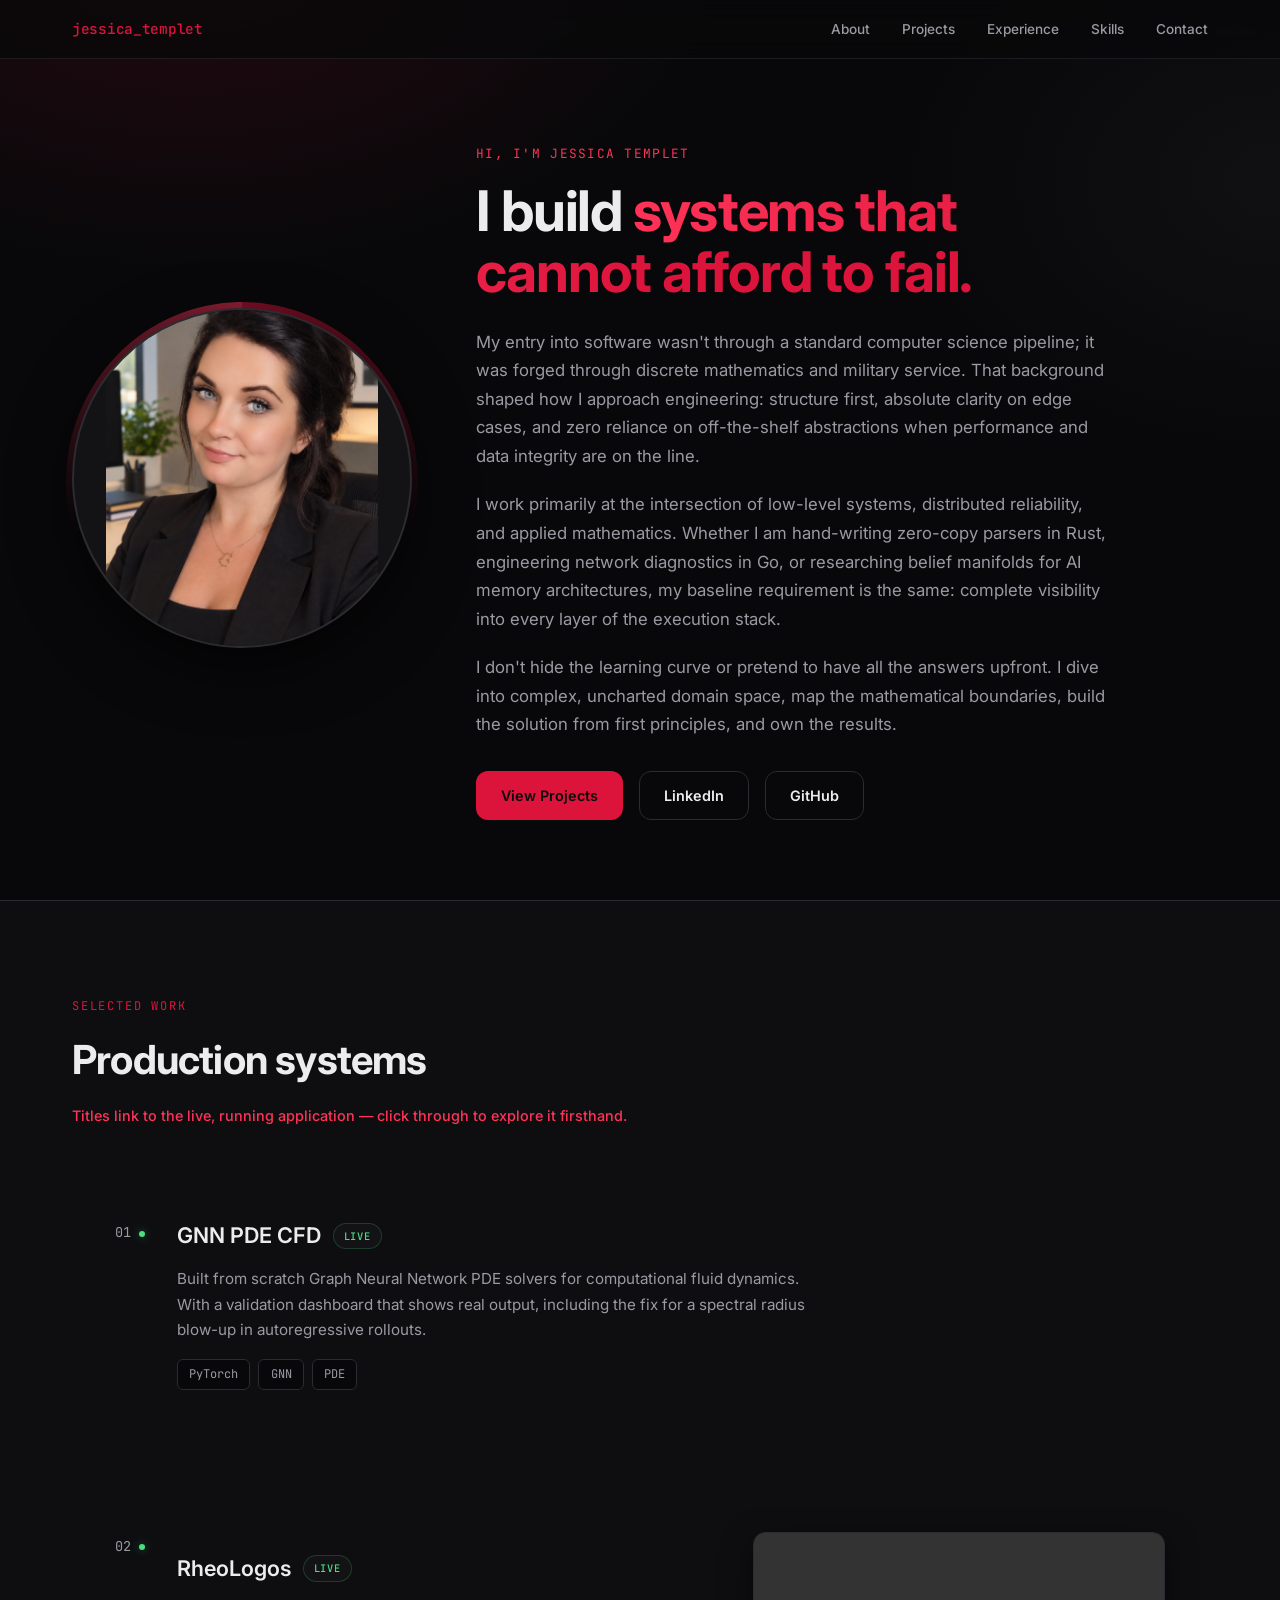
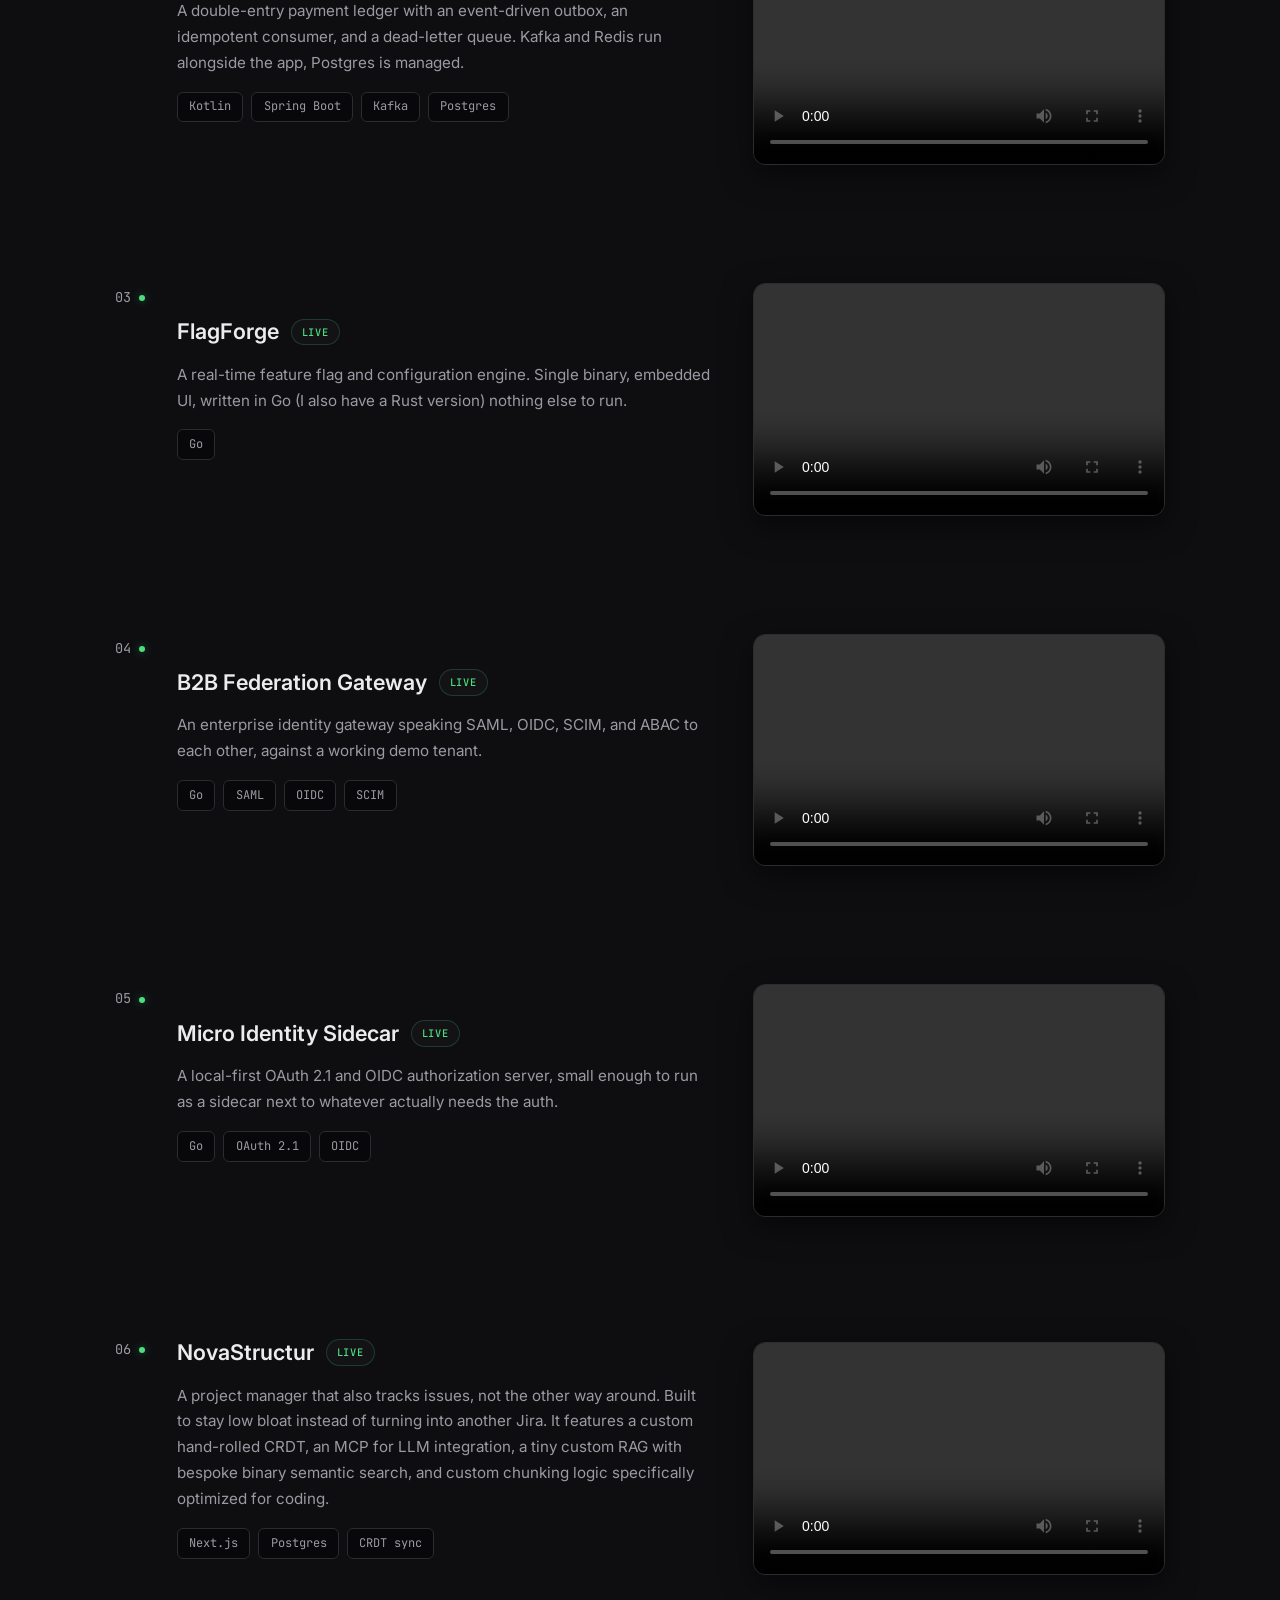
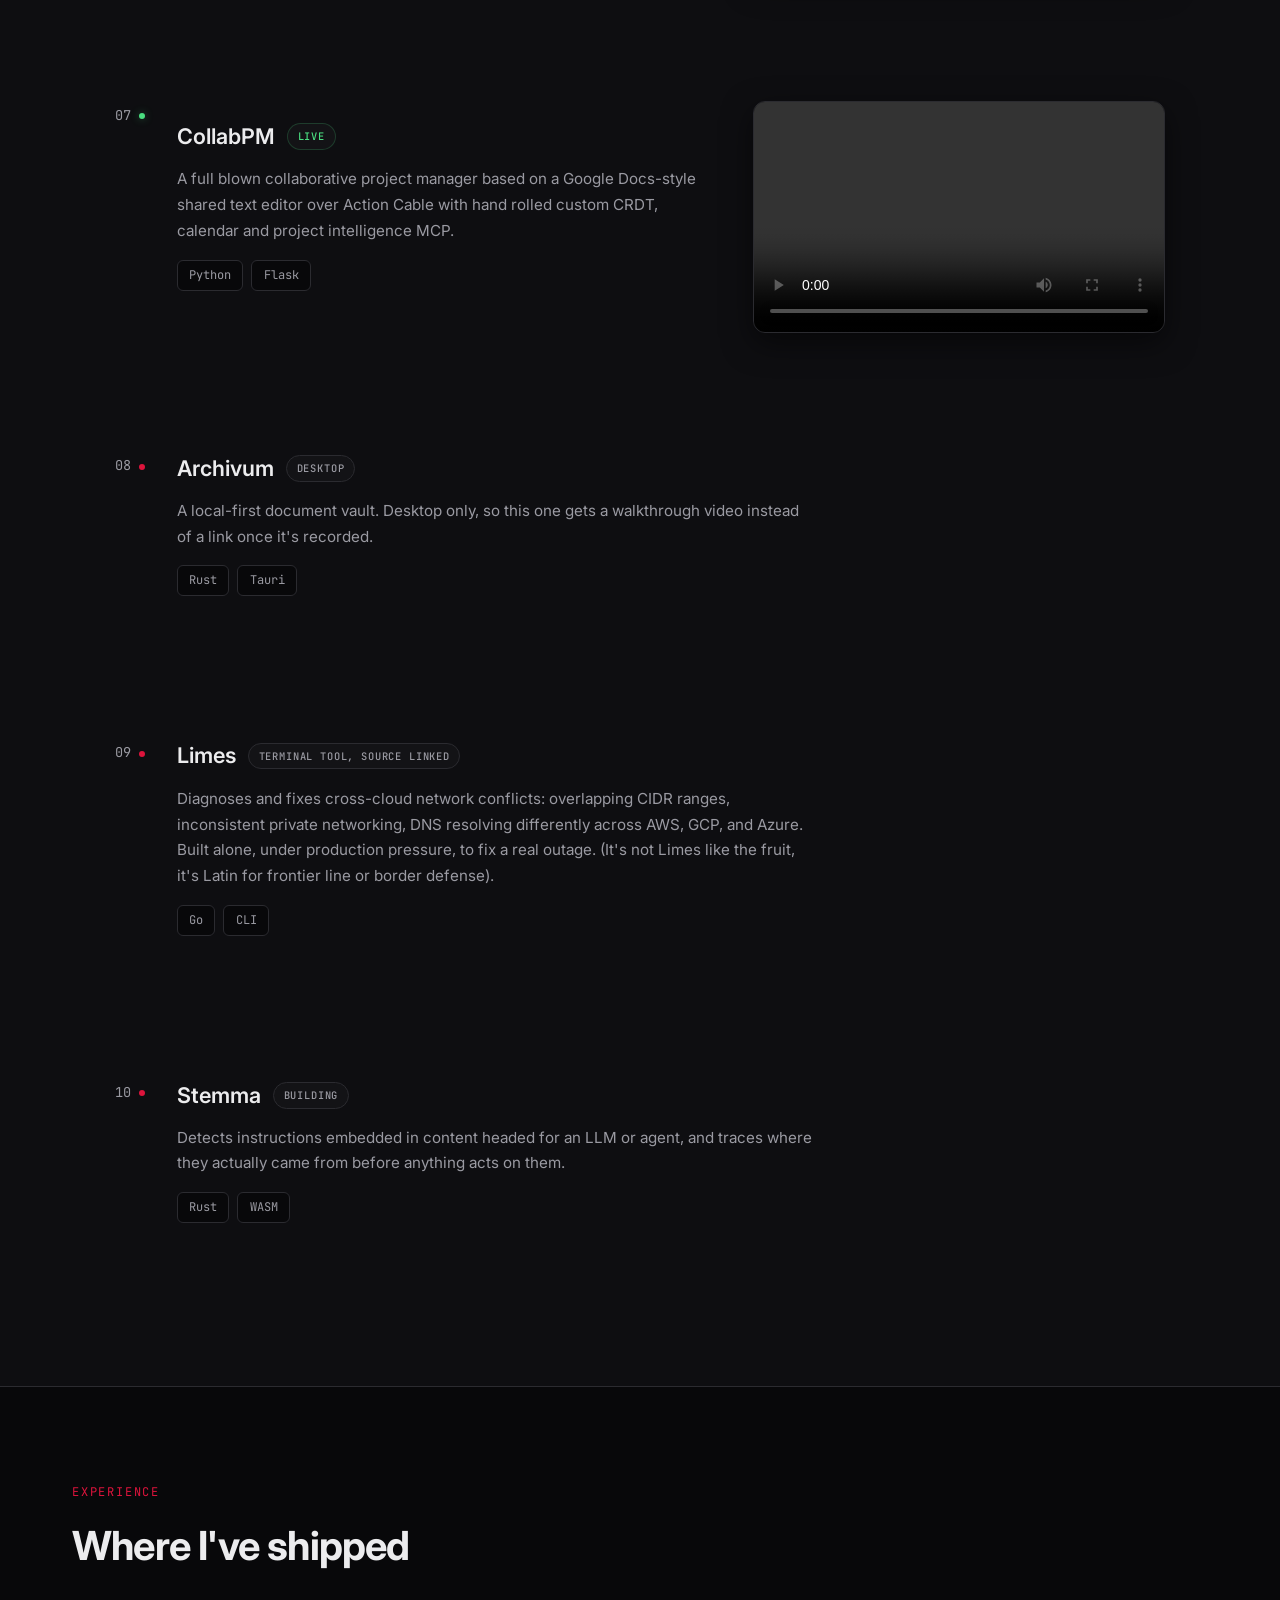
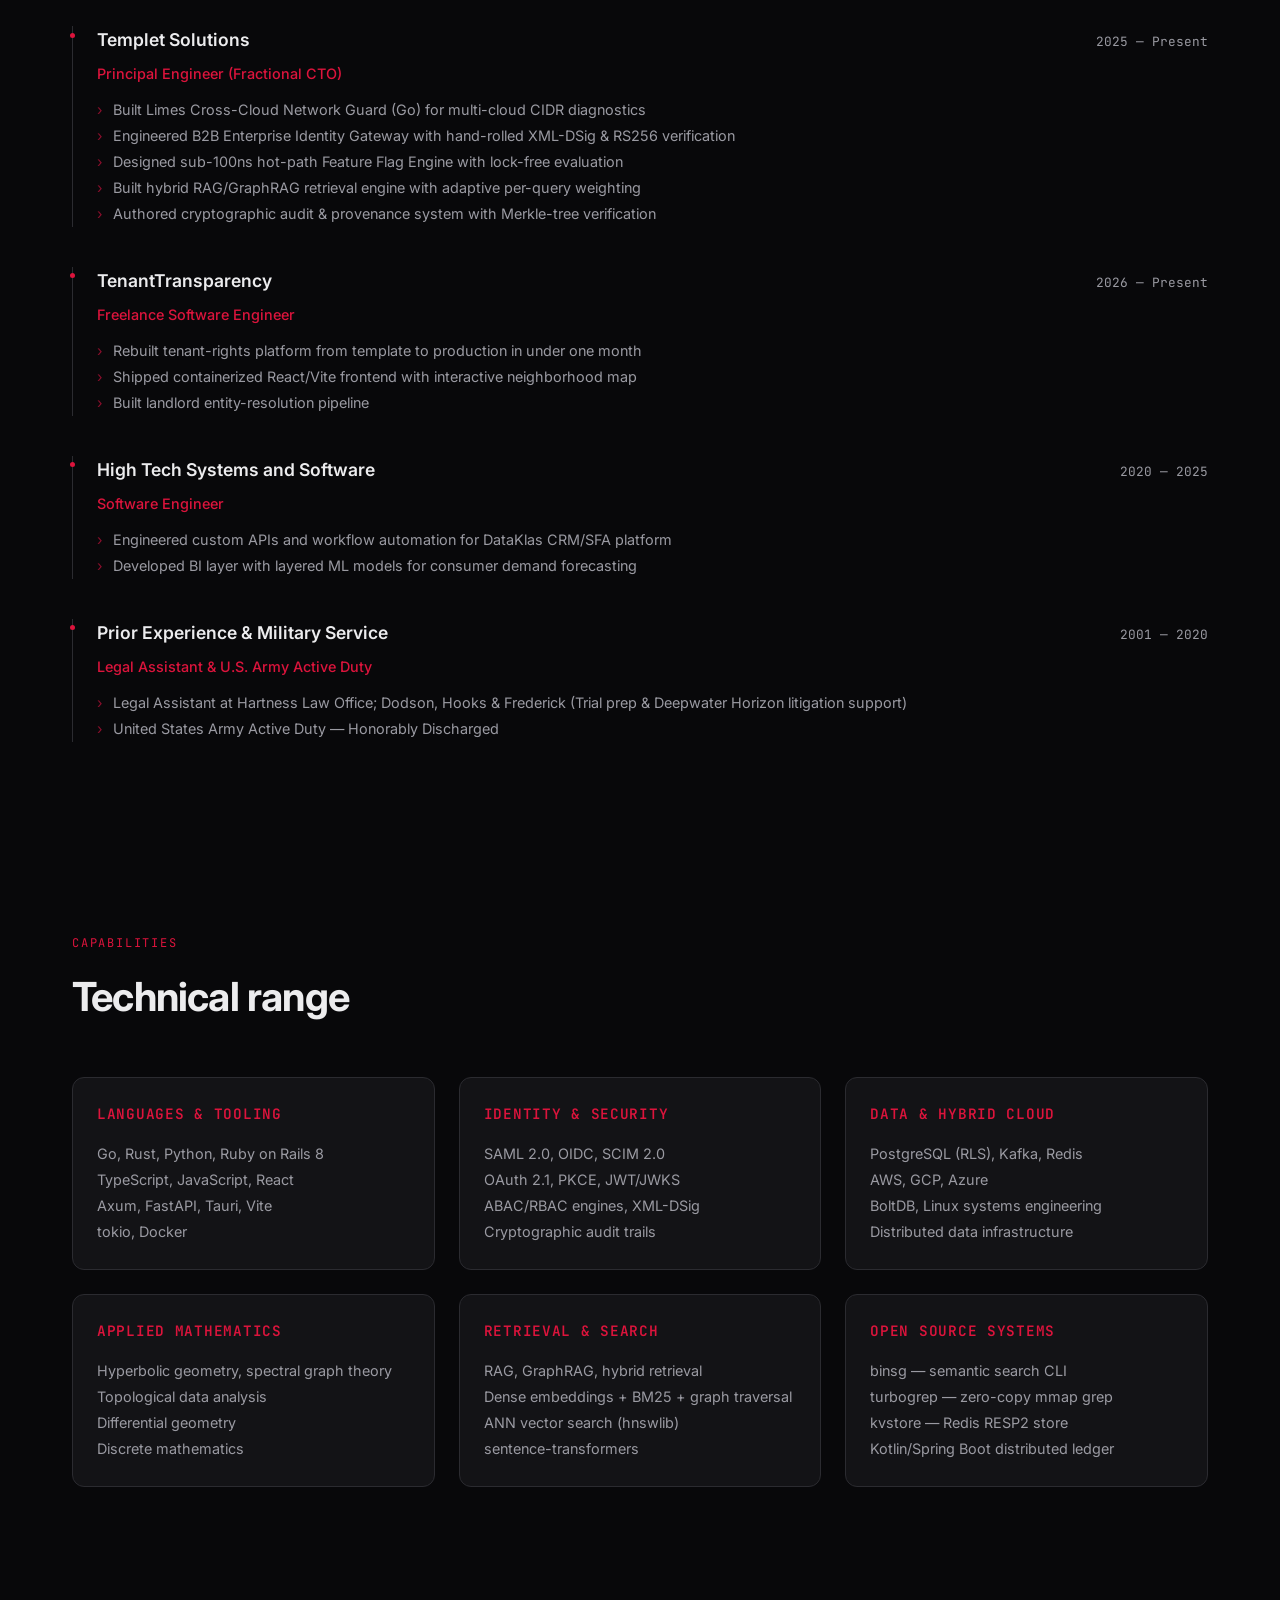
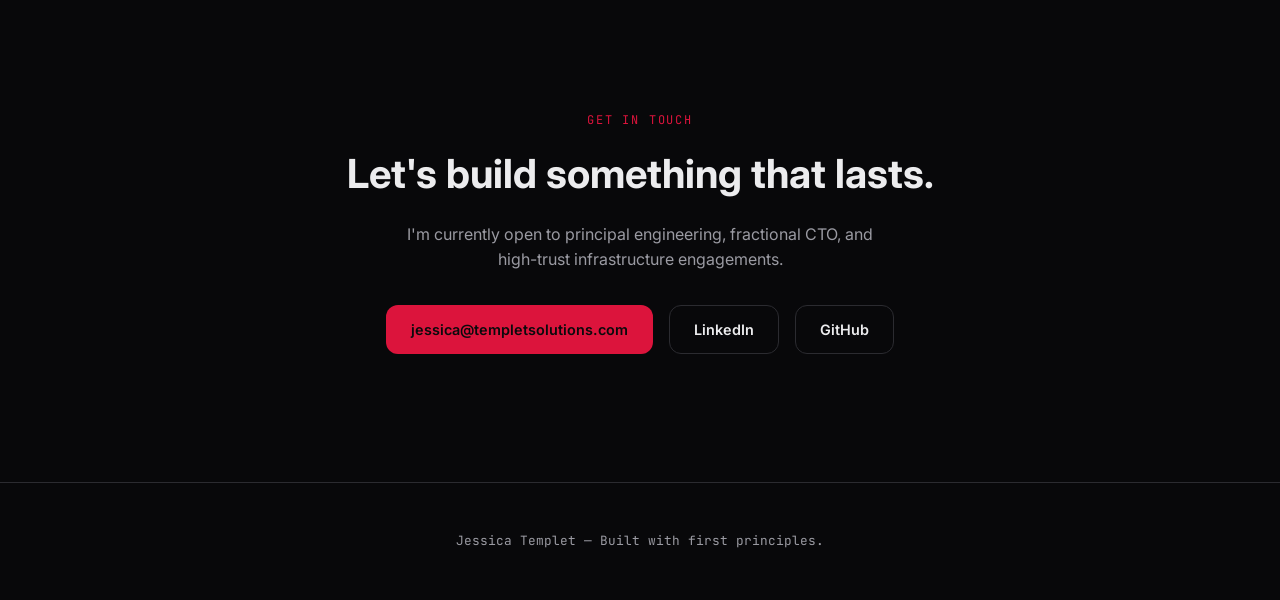
==== index.html @ 81ad38fc "refactored html... again..." ====
<!DOCTYPE html>
<html lang="en">
<head>
  <meta charset="UTF-8" />
  <meta name="viewport" content="width=device-width, initial-scale=1.0" />
  <title>Jessica Templet — Principal Software Engineer</title>
  <link rel="preconnect" href="https://fonts.googleapis.com">
  <link rel="preconnect" href="https://fonts.gstatic.com" crossorigin>
  <link href="https://fonts.googleapis.com/css2?family=Inter:wght@300;400;500;600;700&family=JetBrains+Mono:wght@400;500&display=swap" rel="stylesheet">
  <style>
    :root {
      --bg: #08080a;
      --bg-elevated: #0e0e11;
      --bg-card: #131316;
      --border: #2b2b30;
      --border-soft: #1c1c20;
      --text-primary: #ececee;
      --text-secondary: #9a9aa2;
      --accent: #dc143c;
      --accent-bright: #ff3358;
      --accent-dim: #8c0f2c;
      --accent-glow: rgba(220, 20, 60, 0.35);
      --gray-shadow: rgba(160, 160, 170, 0.08);
      --success: #4ade80;
      --radius: 12px;
      --max-width: 1200px;
      --ease: cubic-bezier(0.22, 1, 0.36, 1);
    }

    * {
      margin: 0;
      padding: 0;
      box-sizing: border-box;
    }

    html {
      scroll-behavior: smooth;
    }

    body {
      font-family: 'Inter', -apple-system, BlinkMacSystemFont, sans-serif;
      background:
        radial-gradient(ellipse 900px 600px at 15% -10%, rgba(220, 20, 60, 0.14), transparent 60%),
        radial-gradient(ellipse 700px 500px at 100% 20%, rgba(150, 150, 160, 0.06), transparent 55%),
        var(--bg);
      background-attachment: fixed;
      color: var(--text-primary);
      line-height: 1.6;
      -webkit-font-smoothing: antialiased;
      overflow-x: hidden;
    }

    ::selection {
      background: rgba(220, 20, 60, 0.3);
      color: var(--text-primary);
    }

    @keyframes fadeInUp {
      from { opacity: 0; transform: translateY(24px); }
      to { opacity: 1; transform: translateY(0); }
    }

    @keyframes ringPulse {
      0%, 100% { box-shadow: 0 0 0 0 var(--accent-glow), 0 20px 60px rgba(0,0,0,0.6); }
      50% { box-shadow: 0 0 0 14px rgba(220, 20, 60, 0), 0 20px 70px rgba(0,0,0,0.65); }
    }

    @keyframes dotPulse {
      0%, 100% { box-shadow: 0 0 0 0 rgba(74, 222, 128, 0.5); }
      70% { box-shadow: 0 0 0 8px rgba(74, 222, 128, 0); }
    }

    @keyframes crimsonPulse {
      0%, 100% { box-shadow: 0 0 0 0 rgba(220, 20, 60, 0.55); }
      70% { box-shadow: 0 0 0 7px rgba(220, 20, 60, 0); }
    }

    @keyframes shimmer {
      0% { background-position: -200% 0; }
      100% { background-position: 200% 0; }
    }

    @keyframes fadeIn {
      from { opacity: 0; }
      to { opacity: 1; }
    }

    .reveal {
      opacity: 0;
      transform: translateY(24px);
      transition: opacity 0.7s var(--ease), transform 0.7s var(--ease);
    }

    .reveal.is-visible {
      opacity: 1;
      transform: translateY(0);
    }

    /* Navigation */
    nav {
      position: fixed;
      top: 0;
      left: 0;
      right: 0;
      z-index: 100;
      background: rgba(8, 8, 10, 0.75);
      backdrop-filter: blur(12px);
      border-bottom: 1px solid var(--border-soft);
      animation: fadeIn 0.8s var(--ease) both;
    }

    .nav-inner {
      max-width: var(--max-width);
      margin: 0 auto;
      padding: 1rem 2rem;
      display: flex;
      justify-content: space-between;
      align-items: center;
    }

    .logo {
      font-family: 'JetBrains Mono', monospace;
      font-size: 0.9rem;
      font-weight: 500;
      color: var(--accent);
      letter-spacing: -0.02em;
    }

    .nav-links {
      display: flex;
      gap: 2rem;
      list-style: none;
    }

    .nav-links a {
      position: relative;
      color: var(--text-secondary);
      text-decoration: none;
      font-size: 0.85rem;
      font-weight: 500;
      transition: color 0.25s var(--ease);
    }

    .nav-links a::after {
      content: '';
      position: absolute;
      left: 0;
      bottom: -4px;
      width: 100%;
      height: 1px;
      background: var(--accent);
      transform: scaleX(0);
      transform-origin: right;
      transition: transform 0.3s var(--ease);
    }

    .nav-links a:hover {
      color: var(--text-primary);
    }

    .nav-links a:hover::after {
      transform: scaleX(1);
      transform-origin: left;
    }

    /* Hero */
    .hero {
      min-height: 100vh;
      display: flex;
      align-items: center;
      padding: 8rem 2rem 4rem;
      max-width: var(--max-width);
      margin: 0 auto;
      gap: 4rem;
    }

    .hero-visual {
      flex-shrink: 0;
      position: relative;
    }

    .hero-visual {
      animation: fadeInUp 0.9s var(--ease) both;
    }

    .hero-visual::before {
      content: '';
      position: absolute;
      inset: -6px;
      border-radius: 50%;
      background: conic-gradient(from 0deg, var(--accent), transparent 30%, transparent 70%, var(--accent-bright));
      opacity: 0.55;
      z-index: -1;
      animation: spin 8s linear infinite;
    }

    @keyframes spin {
      to { transform: rotate(360deg); }
    }

    .hero-img {
      width: 340px;
      height: 340px;
      border-radius: 50%;
      object-fit: contain;
      background: var(--bg-card);
      border: 2px solid var(--border);
      box-shadow: 0 20px 60px rgba(0,0,0,0.6);
      animation: ringPulse 4s ease-in-out infinite;
      transition: transform 0.4s var(--ease);
    }

    .hero-img:hover {
      transform: scale(1.03);
    }

    .hero-content {
      max-width: 640px;
    }

    .hero-greeting {
      font-family: 'JetBrains Mono', monospace;
      font-size: 0.8rem;
      color: var(--accent-bright);
      text-transform: uppercase;
      letter-spacing: 0.1em;
      margin-bottom: 1rem;
      animation: fadeInUp 0.7s var(--ease) both;
    }

    .hero h1 {
      font-size: clamp(2.2rem, 5vw, 3.5rem);
      font-weight: 700;
      line-height: 1.1;
      margin-bottom: 1.5rem;
      letter-spacing: -0.02em;
      animation: fadeInUp 0.7s var(--ease) both;
      animation-delay: 0.08s;
    }

    .hero h1 span {
      background: linear-gradient(90deg, var(--accent-bright), var(--accent) 60%);
      -webkit-background-clip: text;
      background-clip: text;
      color: transparent;
    }

    .hero p {
      color: var(--text-secondary);
      font-size: 1.05rem;
      margin-bottom: 1.25rem;
      line-height: 1.7;
      animation: fadeInUp 0.7s var(--ease) both;
    }

    .hero p:nth-of-type(1) { animation-delay: 0.16s; }
    .hero p:nth-of-type(2) { animation-delay: 0.24s; }
    .hero p:nth-of-type(3) { animation-delay: 0.32s; }

    .hero-cta {
      margin-top: 2rem;
      display: flex;
      gap: 1rem;
      flex-wrap: wrap;
      animation: fadeInUp 0.7s var(--ease) both;
      animation-delay: 0.4s;
    }

    .btn {
      display: inline-flex;
      align-items: center;
      gap: 0.5rem;
      padding: 0.75rem 1.5rem;
      border-radius: var(--radius);
      font-size: 0.9rem;
      font-weight: 600;
      text-decoration: none;
      transition: all 0.25s var(--ease);
      border: 1px solid transparent;
    }

    .btn-primary {
      background: var(--accent);
      color: #0a0a0c;
      box-shadow: 0 0 0 0 var(--accent-glow);
    }

    .btn-primary:hover {
      background: var(--accent-bright);
      transform: translateY(-2px);
      box-shadow: 0 8px 24px var(--accent-glow);
    }

    .btn-secondary {
      border-color: var(--border);
      color: var(--text-primary);
      box-shadow: 0 0 0 0 rgba(160,160,170,0);
    }

    .btn-secondary:hover {
      border-color: var(--accent);
      color: var(--accent-bright);
      transform: translateY(-2px);
      box-shadow: 0 8px 20px rgba(0,0,0,0.4);
    }

    /* Section Layout */
    section {
      padding: 6rem 2rem;
      max-width: var(--max-width);
      margin: 0 auto;
    }

    .section-header {
      margin-bottom: 3rem;
    }

    .section-label {
      font-family: 'JetBrains Mono', monospace;
      font-size: 0.75rem;
      color: var(--accent);
      text-transform: uppercase;
      letter-spacing: 0.15em;
      margin-bottom: 0.75rem;
    }

    .section-title {
      font-size: clamp(1.8rem, 4vw, 2.5rem);
      font-weight: 700;
      letter-spacing: -0.02em;
    }

    .section-note {
      color: var(--accent-bright);
      font-size: 0.9rem;
      margin-top: 0.75rem;
      font-weight: 500;
    }

    /* Projects */
    .projects {
      background: var(--bg-elevated);
      border-top: 1px solid var(--border);
      border-bottom: 1px solid var(--border);
    }

    .entry {
      display: grid;
      grid-template-columns: auto 1fr;
      gap: 2rem;
      padding: 2.5rem;
      margin: 0 0 2rem;
      border: 3px solid transparent;
      border-radius: var(--radius);
      position: relative;
      transition: background 0.35s var(--ease), box-shadow 0.35s var(--ease), transform 0.35s var(--ease), border-color 0.35s var(--ease);
    }

    .entry:hover {
      background: var(--bg-card);
      border-color: var(--accent);
      box-shadow: 0 12px 32px rgba(0,0,0,0.45), 0 0 24px var(--accent-glow);
      transform: translateY(-2px);
    }

    .entry:last-child {
      margin-bottom: 0;
    }

    .entry-index {
      font-family: 'JetBrains Mono', monospace;
      font-size: 0.85rem;
      color: var(--text-secondary);
      white-space: nowrap;
      padding-top: 0.25rem;
    }

    .entry-index .dot {
      display: inline-block;
      width: 6px;
      height: 6px;
      border-radius: 50%;
      background: var(--accent);
      margin-left: 0.5rem;
      vertical-align: middle;
    }

    .entry.is-live .dot {
      background: var(--success);
      box-shadow: 0 0 8px rgba(74, 222, 128, 0.4);
      animation: dotPulse 2s ease-in-out infinite;
    }

    .entry-body h3 {
      font-size: 1.35rem;
      font-weight: 600;
      margin-bottom: 0.75rem;
      display: flex;
      align-items: center;
      gap: 0.75rem;
      flex-wrap: wrap;
    }

    .entry-body h3 a {
      color: var(--text-primary);
      text-decoration: none;
      border-bottom: 1px solid transparent;
      transition: border-color 0.2s;
    }

    .entry-body h3 a:hover {
      border-color: var(--accent);
      color: var(--accent);
    }

    .status-tag {
      font-family: 'JetBrains Mono', monospace;
      font-size: 0.65rem;
      text-transform: uppercase;
      letter-spacing: 0.08em;
      padding: 0.25rem 0.6rem;
      border-radius: 100px;
      background: var(--bg-card);
      border: 1px solid var(--border);
      color: var(--text-secondary);
      font-weight: 500;
    }

    .is-live .status-tag {
      color: var(--success);
      border-color: rgba(74, 222, 128, 0.2);
    }

    .entry-body p {
      color: var(--text-secondary);
      font-size: 0.95rem;
      line-height: 1.7;
      margin-bottom: 1rem;
      max-width: 640px;
    }

    .stack {
      display: flex;
      flex-wrap: wrap;
      gap: 0.5rem;
      margin-bottom: 1.5rem;
    }

    .stack span {
      font-family: 'JetBrains Mono', monospace;
      font-size: 0.75rem;
      padding: 0.3rem 0.7rem;
      background: var(--bg);
      border: 1px solid var(--border);
      border-radius: 6px;
      color: var(--text-secondary);
      transition: border-color 0.25s var(--ease), color 0.25s var(--ease), transform 0.25s var(--ease);
    }

    .stack span:hover {
      border-color: var(--accent-dim);
      color: var(--accent-bright);
      transform: translateY(-1px);
    }

    .entry-body.has-video {
      display: grid;
      grid-template-columns: minmax(0, 1.3fr) minmax(0, 1fr);
      gap: 2.5rem;
      align-items: center;
    }

    .entry-video {
      width: 100%;
      border-radius: var(--radius);
      overflow: hidden;
      border: 1px solid var(--border);
      background: var(--bg);
      box-shadow: 0 10px 30px rgba(0,0,0,0.5);
      transition: box-shadow 0.35s var(--ease), border-color 0.35s var(--ease);
    }

    .entry-video:hover {
      border-color: var(--border-soft);
      box-shadow: 0 16px 40px rgba(0,0,0,0.6), 0 0 0 1px var(--gray-shadow);
    }

    .entry-video video {
      width: 100%;
      display: block;
      aspect-ratio: 16/9;
      object-fit: cover;
    }

    /* Skills */
    .skills-grid {
      display: grid;
      grid-template-columns: repeat(auto-fit, minmax(280px, 1fr));
      gap: 1.5rem;
    }

    .skill-card {
      background: var(--bg-card);
      border: 1px solid var(--border);
      border-radius: var(--radius);
      padding: 1.5rem;
      transition: transform 0.35s var(--ease), border-color 0.35s var(--ease), box-shadow 0.35s var(--ease);
    }

    .skill-card:hover {
      transform: translateY(-4px);
      border-color: var(--accent-dim);
      box-shadow: 0 16px 32px rgba(0,0,0,0.5), 0 0 20px var(--accent-glow);
    }

    .skill-card h4 {
      font-size: 0.9rem;
      font-weight: 600;
      margin-bottom: 1rem;
      color: var(--accent);
      font-family: 'JetBrains Mono', monospace;
      text-transform: uppercase;
      letter-spacing: 0.05em;
    }

    .skill-card ul {
      list-style: none;
      color: var(--text-secondary);
      font-size: 0.9rem;
      line-height: 1.8;
    }

    /* Experience */
    .timeline {
      display: flex;
      flex-direction: column;
      gap: 2.5rem;
    }

    .timeline-item {
      position: relative;
      padding-left: 1.5rem;
      border-left: 1px solid var(--border);
    }

    .timeline-item {
      transition: transform 0.3s var(--ease);
    }

    .timeline-item:hover {
      transform: translateX(4px);
    }

    .timeline-item::before {
      content: '';
      position: absolute;
      left: -3px;
      top: 0.4rem;
      width: 5px;
      height: 5px;
      border-radius: 50%;
      background: var(--accent);
      box-shadow: 0 0 0 0 var(--accent-glow);
      animation: crimsonPulse 2.4s ease-in-out infinite;
    }

    .timeline-header {
      display: flex;
      justify-content: space-between;
      align-items: baseline;
      flex-wrap: wrap;
      gap: 0.5rem;
      margin-bottom: 0.5rem;
    }

    .timeline-header h4 {
      font-size: 1.1rem;
      font-weight: 600;
    }

    .timeline-header .date {
      font-family: 'JetBrains Mono', monospace;
      font-size: 0.8rem;
      color: var(--text-secondary);
    }

    .timeline-item .role {
      color: var(--accent);
      font-size: 0.9rem;
      font-weight: 500;
      margin-bottom: 0.75rem;
    }

    .timeline-item ul {
      list-style: none;
      color: var(--text-secondary);
      font-size: 0.9rem;
      line-height: 1.8;
    }

    .timeline-item ul li {
      position: relative;
      padding-left: 1rem;
    }

    .timeline-item ul li::before {
      content: '›';
      position: absolute;
      left: 0;
      color: var(--accent-dim);
    }

    /* Contact */
    .contact {
      text-align: center;
      padding: 8rem 2rem;
    }

    .contact h2 {
      font-size: clamp(1.8rem, 4vw, 2.5rem);
      margin-bottom: 1rem;
    }

    .contact p {
      color: var(--text-secondary);
      max-width: 480px;
      margin: 0 auto 2rem;
    }

    .contact-links {
      display: flex;
      justify-content: center;
      gap: 1rem;
      flex-wrap: wrap;
    }

    footer {
      text-align: center;
      padding: 3rem 2rem;
      color: var(--text-secondary);
      font-size: 0.8rem;
      border-top: 1px solid var(--border);
      font-family: 'JetBrains Mono', monospace;
    }

    /* Responsive */
    @media (max-width: 900px) {
      .entry-body.has-video {
        grid-template-columns: 1fr;
      }
    }

    @media (max-width: 768px) {
      .hero {
        flex-direction: column;
        text-align: center;
        padding-top: 6rem;
        gap: 2rem;
      }

      .hero-img {
        width: 240px;
        height: 240px;
      }

      .hero-cta {
        justify-content: center;
      }

      .entry {
        grid-template-columns: 1fr;
        gap: 1rem;
        padding: 1.5rem;
      }

      .nav-links {
        display: none;
      }
    }
  </style>
</head>
<body>

  <nav>
    <div class="nav-inner">
      <div class="logo">jessica_templet</div>
      <ul class="nav-links">
        <li><a href="#about">About</a></li>
        <li><a href="#projects">Projects</a></li>
        <li><a href="#experience">Experience</a></li>
        <li><a href="#skills">Skills</a></li>
        <li><a href="#contact">Contact</a></li>
      </ul>
    </div>
  </nav>

  <section class="hero" id="about">
    <div class="hero-visual">
      <img src="headshot.png" alt="Jessica Templet" class="hero-img" />
    </div>
    <div class="hero-content">
      <div class="hero-greeting">Hi, I'm Jessica Templet</div>
      <h1>I build <span>systems that cannot afford to fail.</span></h1>
      <p>
        My entry into software wasn't through a standard computer science pipeline; 
        it was forged through discrete mathematics and military service. That background 
        shaped how I approach engineering: structure first, absolute clarity on edge cases, 
        and zero reliance on off-the-shelf abstractions when performance and data integrity 
        are on the line.
      </p>
      <p>
        I work primarily at the intersection of low-level systems, distributed reliability, 
        and applied mathematics. Whether I am hand-writing zero-copy parsers in Rust, 
        engineering network diagnostics in Go, or researching belief manifolds for AI memory 
        architectures, my baseline requirement is the same: complete visibility into every 
        layer of the execution stack.
      </p>
      <p>
        I don't hide the learning curve or pretend to have all the answers upfront. I dive 
        into complex, uncharted domain space, map the mathematical boundaries, build the 
        solution from first principles, and own the results.
      </p>
      <div class="hero-cta">
        <a href="#projects" class="btn btn-primary">View Projects</a>
        <a href="https://www.linkedin.com/in/jessicatemplet" target="_blank" class="btn btn-secondary">LinkedIn</a>
        <a href="https://github.com/JessicaTemplet" target="_blank" class="btn btn-secondary">GitHub</a>
      </div>
    </div>
  </section>

  <div class="projects" id="projects">
    <section>
      <div class="section-header reveal">
        <div class="section-label">Selected Work</div>
        <h2 class="section-title">Production systems</h2>
        <p class="section-note">Titles link to the live, running application — click through to explore it firsthand.</p>
      </div>

      <div class="entry is-live reveal">
        <div class="entry-index">01<span class="dot"></span></div>
        <div class="entry-body">
          <h3><a href="https://gnn-pde-cfd.syntagmata.com" target="_blank">GNN PDE CFD</a> <span class="status-tag">live</span></h3>
          <p>Built from scratch Graph Neural Network PDE solvers for computational fluid dynamics. With a validation dashboard that shows real output, including the fix for a spectral radius blow-up in autoregressive rollouts.</p>
          <div class="stack"><span>PyTorch</span><span>GNN</span><span>PDE</span></div>
        </div>
      </div>

      <div class="entry is-live reveal">
        <div class="entry-index">02<span class="dot"></span></div>
        <div class="entry-body has-video">
          <div class="entry-text">
            <h3><a href="https://rheologos.syntagmata.com" target="_blank">RheoLogos</a> <span class="status-tag">live</span></h3>
            <p>A double-entry payment ledger with an event-driven outbox, an idempotent consumer, and a dead-letter queue. Kafka and Redis run alongside the app, Postgres is managed.</p>
            <div class="stack"><span>Kotlin</span><span>Spring Boot</span><span>Kafka</span><span>Postgres</span></div>
          </div>
          <div class="entry-video">
            <video controls preload="metadata" data-wake-url="https://rheologos.syntagmata.com/">
              <source src="demo/rheologos.mp4" type="video/mp4">
            </video>
          </div>
        </div>
      </div>

      <div class="entry is-live reveal">
        <div class="entry-index">03<span class="dot"></span></div>
        <div class="entry-body has-video">
          <div class="entry-text">
            <h3><a href="https://flagforge.syntagmata.com" target="_blank">FlagForge</a> <span class="status-tag">live</span></h3>
            <p>A real-time feature flag and configuration engine. Single binary, embedded UI, written in Go (I also have a Rust version) nothing else to run.</p>
            <div class="stack"><span>Go</span></div>
          </div>
          <div class="entry-video">
            <video controls preload="metadata" data-wake-url="https://flagforge.syntagmata.com/">
              <source src="demo/flagforge.mp4" type="video/mp4">
            </video>
          </div>
        </div>
      </div>

      <div class="entry is-live reveal">
        <div class="entry-index">04<span class="dot"></span></div>
        <div class="entry-body has-video">
          <div class="entry-text">
            <h3><a href="https://b2bfp.syntagmata.com" target="_blank">B2B Federation Gateway</a> <span class="status-tag">live</span></h3>
            <p>An enterprise identity gateway speaking SAML, OIDC, SCIM, and ABAC to each other, against a working demo tenant.</p>
            <div class="stack"><span>Go</span><span>SAML</span><span>OIDC</span><span>SCIM</span></div>
          </div>
          <div class="entry-video">
            <video controls preload="metadata" data-wake-url="https://b2bfp.syntagmata.com/">
              <source src="demo/b2bfp.mp4" type="video/mp4">
            </video>
          </div>
        </div>
      </div>

      <div class="entry is-live reveal">
        <div class="entry-index">05<span class="dot"></span></div>
        <div class="entry-body has-video">
          <div class="entry-text">
            <h3><a href="https://microidentitysidecar.syntagmata.com" target="_blank">Micro Identity Sidecar</a> <span class="status-tag">live</span></h3>
            <p>A local-first OAuth 2.1 and OIDC authorization server, small enough to run as a sidecar next to whatever actually needs the auth.</p>
            <div class="stack"><span>Go</span><span>OAuth 2.1</span><span>OIDC</span></div>
          </div>
          <div class="entry-video">
            <video controls preload="metadata" data-wake-url="https://microidentitysidecar.syntagmata.com/">
              <source src="demo/sidecar.mp4" type="video/mp4">
            </video>
          </div>
        </div>
      </div>

      <div class="entry is-live reveal">
        <div class="entry-index">06<span class="dot"></span></div>
        <div class="entry-body has-video">
          <div class="entry-text">
            <h3><a href="https://novastructur.onrender.com/login" target="_blank">NovaStructur</a> <span class="status-tag">live</span></h3>
            <p>A project manager that also tracks issues, not the other way around. Built to stay low bloat instead of turning into another Jira. It features a custom hand-rolled CRDT, an MCP for LLM integration, a tiny custom RAG with bespoke binary semantic search, and custom chunking logic specifically optimized for coding.</p>
            <div class="stack"><span>Next.js</span><span>Postgres</span><span>CRDT sync</span></div>
          </div>
          <div class="entry-video">
            <video controls preload="metadata" data-wake-url="https://novastructur.onrender.com/">
              <source src="demo/novastructur.mp4" type="video/mp4">
            </video>
          </div>
        </div>
      </div>

      <div class="entry is-live reveal">
        <div class="entry-index">07<span class="dot"></span></div>
        <div class="entry-body has-video">
          <div class="entry-text">
            <h3><a href="https://acme.collabpm.syntagmata.com" target="_blank">CollabPM</a> <span class="status-tag">live</span></h3>
            <p>A full blown collaborative project manager based on a Google Docs-style shared text editor over Action Cable with hand rolled custom CRDT, calendar and project intelligence MCP.</p>
            <div class="stack"><span>Python</span><span>Flask</span></div>
          </div>
          <div class="entry-video">
            <video controls preload="metadata" data-wake-url="https://acme.collabpm.syntagmata.com/">
              <source src="demo/collabpm.mp4" type="video/mp4">
            </video>
          </div>
        </div>
      </div>

      <div class="entry reveal">
        <div class="entry-index">08<span class="dot"></span></div>
        <div class="entry-body">
          <h3>Archivum <span class="status-tag">desktop</span></h3>
          <p>A local-first document vault. Desktop only, so this one gets a walkthrough video instead of a link once it's recorded.</p>
          <div class="stack"><span>Rust</span><span>Tauri</span></div>
        </div>
      </div>

      <div class="entry reveal">
        <div class="entry-index">09<span class="dot"></span></div>
        <div class="entry-body">
          <h3><a href="https://github.com/JessicaTemplet/limes" target="_blank">Limes</a> <span class="status-tag">terminal tool, source linked</span></h3>
          <p>Diagnoses and fixes cross-cloud network conflicts: overlapping CIDR ranges, inconsistent private networking, DNS resolving differently across AWS, GCP, and Azure. Built alone, under production pressure, to fix a real outage. (It's not Limes like the fruit, it's Latin for frontier line or border defense).</p>
          <div class="stack"><span>Go</span><span>CLI</span></div>
        </div>
      </div>

      <div class="entry reveal">
        <div class="entry-index">10<span class="dot"></span></div>
        <div class="entry-body">
          <h3>Stemma <span class="status-tag">building</span></h3>
          <p>Detects instructions embedded in content headed for an LLM or agent, and traces where they actually came from before anything acts on them.</p>
          <div class="stack"><span>Rust</span><span>WASM</span></div>
        </div>
      </div>
    </section>
  </div>

  <section id="experience">
    <div class="section-header reveal">
      <div class="section-label">Experience</div>
      <h2 class="section-title">Where I've shipped</h2>
    </div>
    <div class="timeline">
      <div class="timeline-item reveal">
        <div class="timeline-header">
          <h4>Templet Solutions</h4>
          <span class="date">2025 — Present</span>
        </div>
        <div class="role">Principal Engineer (Fractional CTO)</div>
        <ul>
          <li>Built Limes Cross-Cloud Network Guard (Go) for multi-cloud CIDR diagnostics</li>
          <li>Engineered B2B Enterprise Identity Gateway with hand-rolled XML-DSig & RS256 verification</li>
          <li>Designed sub-100ns hot-path Feature Flag Engine with lock-free evaluation</li>
          <li>Built hybrid RAG/GraphRAG retrieval engine with adaptive per-query weighting</li>
          <li>Authored cryptographic audit & provenance system with Merkle-tree verification</li>
        </ul>
      </div>
      <div class="timeline-item reveal">
        <div class="timeline-header">
          <h4>TenantTransparency</h4>
          <span class="date">2026 — Present</span>
        </div>
        <div class="role">Freelance Software Engineer</div>
        <ul>
          <li>Rebuilt tenant-rights platform from template to production in under one month</li>
          <li>Shipped containerized React/Vite frontend with interactive neighborhood map</li>
          <li>Built landlord entity-resolution pipeline</li>
        </ul>
      </div>
      <div class="timeline-item reveal">
        <div class="timeline-header">
          <h4>High Tech Systems and Software</h4>
          <span class="date">2020 — 2025</span>
        </div>
        <div class="role">Software Engineer</div>
        <ul>
          <li>Engineered custom APIs and workflow automation for DataKlas CRM/SFA platform</li>
          <li>Developed BI layer with layered ML models for consumer demand forecasting</li>
        </ul>
      </div>
      <div class="timeline-item reveal">
        <div class="timeline-header">
          <h4>Prior Experience & Military Service</h4>
          <span class="date">2001 — 2020</span>
        </div>
        <div class="role">Legal Assistant & U.S. Army Active Duty</div>
        <ul>
          <li>Legal Assistant at Hartness Law Office; Dodson, Hooks & Frederick (Trial prep & Deepwater Horizon litigation support)</li>
          <li>United States Army Active Duty — Honorably Discharged</li>
        </ul>
      </div>
    </div>
  </section>

  <section id="skills">
    <div class="section-header reveal">
      <div class="section-label">Capabilities</div>
      <h2 class="section-title">Technical range</h2>
    </div>
    <div class="skills-grid">
      <div class="skill-card reveal">
        <h4>Languages & Tooling</h4>
        <ul>
          <li>Go, Rust, Python, Ruby on Rails 8</li>
          <li>TypeScript, JavaScript, React</li>
          <li>Axum, FastAPI, Tauri, Vite</li>
          <li>tokio, Docker</li>
        </ul>
      </div>
      <div class="skill-card reveal">
        <h4>Identity & Security</h4>
        <ul>
          <li>SAML 2.0, OIDC, SCIM 2.0</li>
          <li>OAuth 2.1, PKCE, JWT/JWKS</li>
          <li>ABAC/RBAC engines, XML-DSig</li>
          <li>Cryptographic audit trails</li>
        </ul>
      </div>
      <div class="skill-card reveal">
        <h4>Data & Hybrid Cloud</h4>
        <ul>
          <li>PostgreSQL (RLS), Kafka, Redis</li>
          <li>AWS, GCP, Azure</li>
          <li>BoltDB, Linux systems engineering</li>
          <li>Distributed data infrastructure</li>
        </ul>
      </div>
      <div class="skill-card reveal">
        <h4>Applied Mathematics</h4>
        <ul>
          <li>Hyperbolic geometry, spectral graph theory</li>
          <li>Topological data analysis</li>
          <li>Differential geometry</li>
          <li>Discrete mathematics</li>
        </ul>
      </div>
      <div class="skill-card reveal">
        <h4>Retrieval & Search</h4>
        <ul>
          <li>RAG, GraphRAG, hybrid retrieval</li>
          <li>Dense embeddings + BM25 + graph traversal</li>
          <li>ANN vector search (hnswlib)</li>
          <li>sentence-transformers</li>
        </ul>
      </div>
      <div class="skill-card reveal">
        <h4>Open Source Systems</h4>
        <ul>
          <li>binsg — semantic search CLI</li>
          <li>turbogrep — zero-copy mmap grep</li>
          <li>kvstore — Redis RESP2 store</li>
          <li>Kotlin/Spring Boot distributed ledger</li>
        </ul>
      </div>
    </div>
  </section>

  <section class="contact" id="contact">
    <div class="section-label" style="justify-content:center;display:flex;">Get in touch</div>
    <h2>Let's build something that lasts.</h2>
    <p>I'm currently open to principal engineering, fractional CTO, and high-trust infrastructure engagements.</p>
    <div class="contact-links">
      <a href="mailto:jessica@templetsolutions.com" class="btn btn-primary">jessica@templetsolutions.com</a>
      <a href="https://www.linkedin.com/in/jessicatemplet" target="_blank" class="btn btn-secondary">LinkedIn</a>
      <a href="https://github.com/JessicaTemplet" target="_blank" class="btn btn-secondary">GitHub</a>
    </div>
  </section>

  <footer>
    <p> Jessica Templet — Built with first principles.</p>
  </footer>

  <script>
    (function () {
      const revealEls = document.querySelectorAll('.reveal');
      const io = new IntersectionObserver((entries) => {
        entries.forEach((entry, i) => {
          if (entry.isIntersecting) {
            entry.target.style.transitionDelay = (i % 6) * 0.06 + 's';
            entry.target.classList.add('is-visible');
            io.unobserve(entry.target);
          }
        });
      }, { threshold: 0.12, rootMargin: '0px 0px -60px 0px' });
      revealEls.forEach(el => io.observe(el));
    })();
  </script>

  <script>
    (function () {
      const services = [
        { name: "NovaStructur", url: "https://novastructur.onrender.com/" },
        { name: "RheoLogos", url: "https://rheologos.syntagmata.com/" },
        { name: "FlagForge", url: "https://flagforge.syntagmata.com/" },
        { name: "B2B Federation Gateway", url: "https://b2bfp.syntagmata.com/" },
        { name: "Micro Identity Sidecar", url: "https://microidentitysidecar.syntagmata.com/" },
        { name: "CollabPM", url: "https://acme.collabpm.syntagmata.com/" }
      ];

      function wakeService(service) {
        fetch(service.url, { method: "GET", mode: "no-cors", cache: "no-store" }).catch(() => {});
      }

      // Wake every Render service when the portfolio loads.
      services.forEach(wakeService);

      // Give the browser a moment, then send a second pass.
      setTimeout(() => { services.forEach(wakeService); }, 10000);

      // Wake the relevant service again when its walkthrough starts.
      document.querySelectorAll("video[data-wake-url]").forEach(video => {
        video.addEventListener("play", function () {
          const url = this.dataset.wakeUrl;
          if (!url) return;
          fetch(url, { method: "GET", mode: "no-cors", cache: "no-store" }).catch(() => {});
        }, { once: false });
      });
    })();
  </script>

</body>
</html>
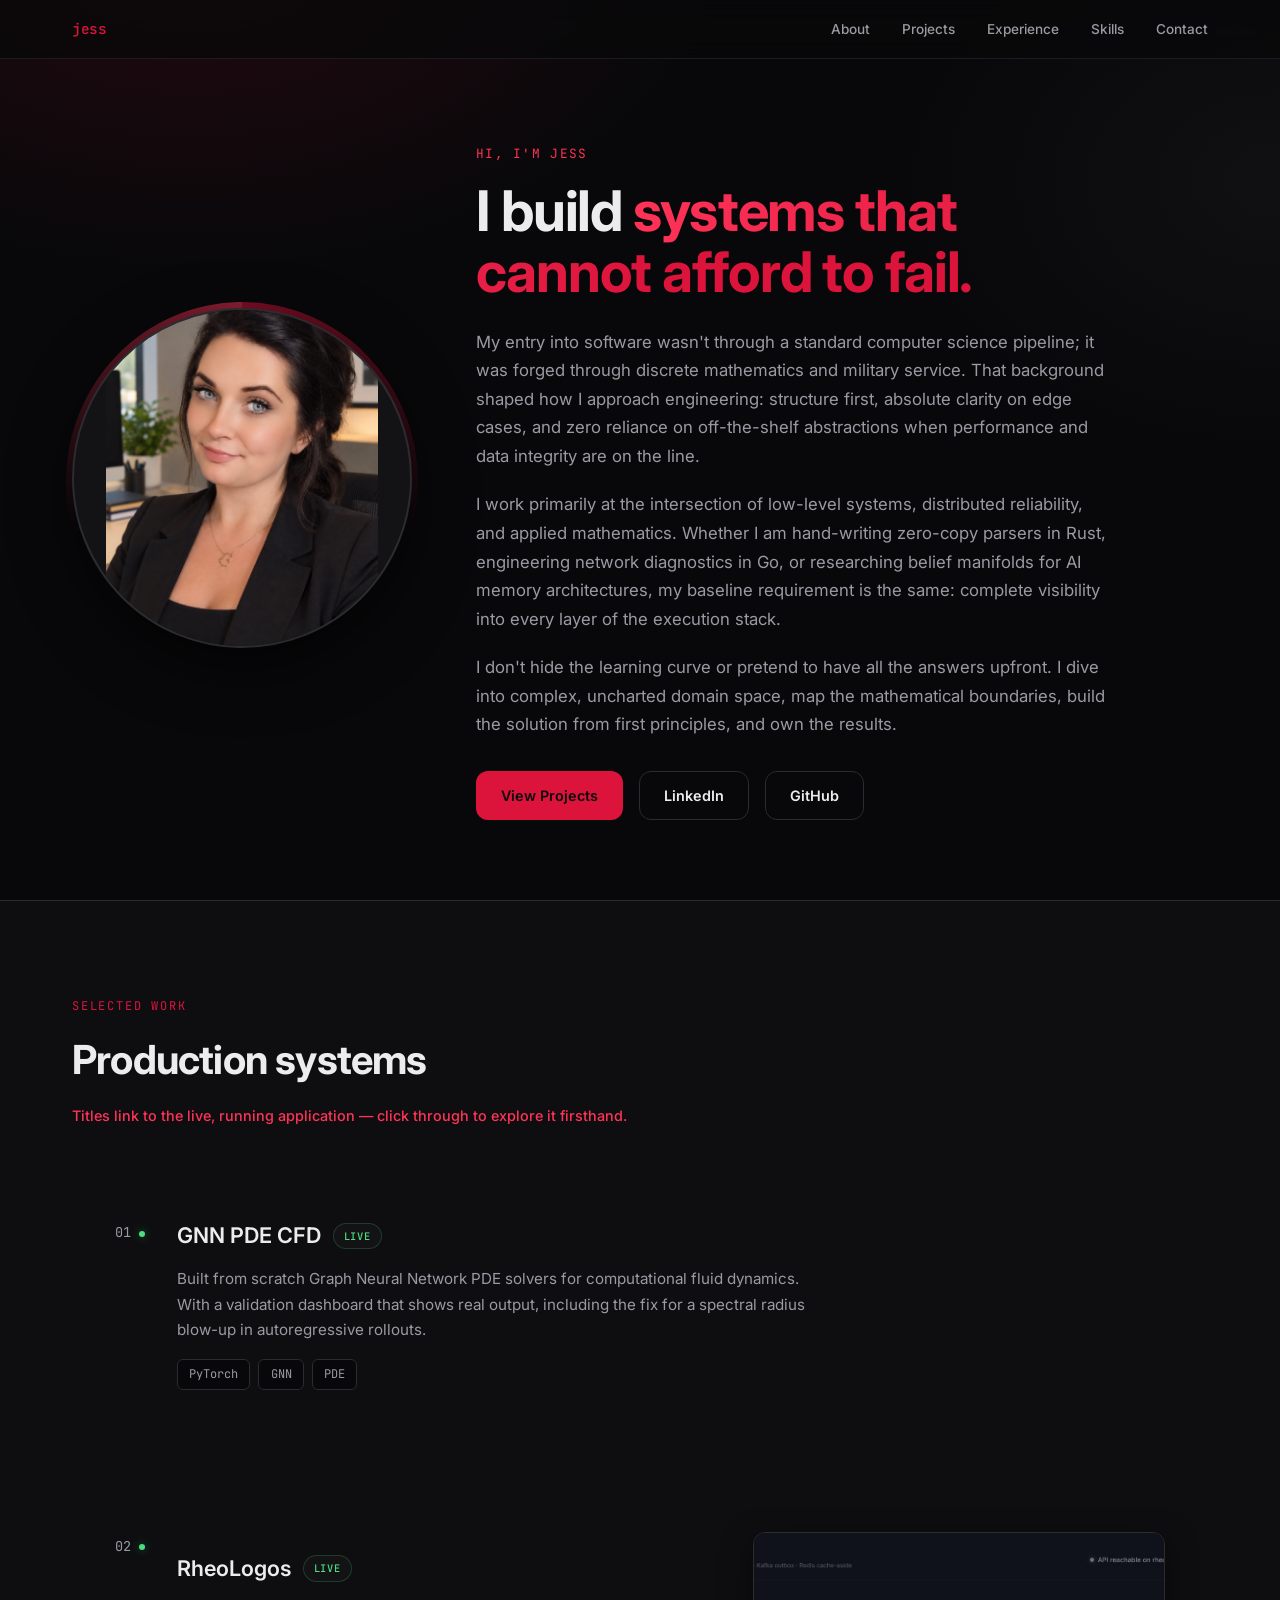
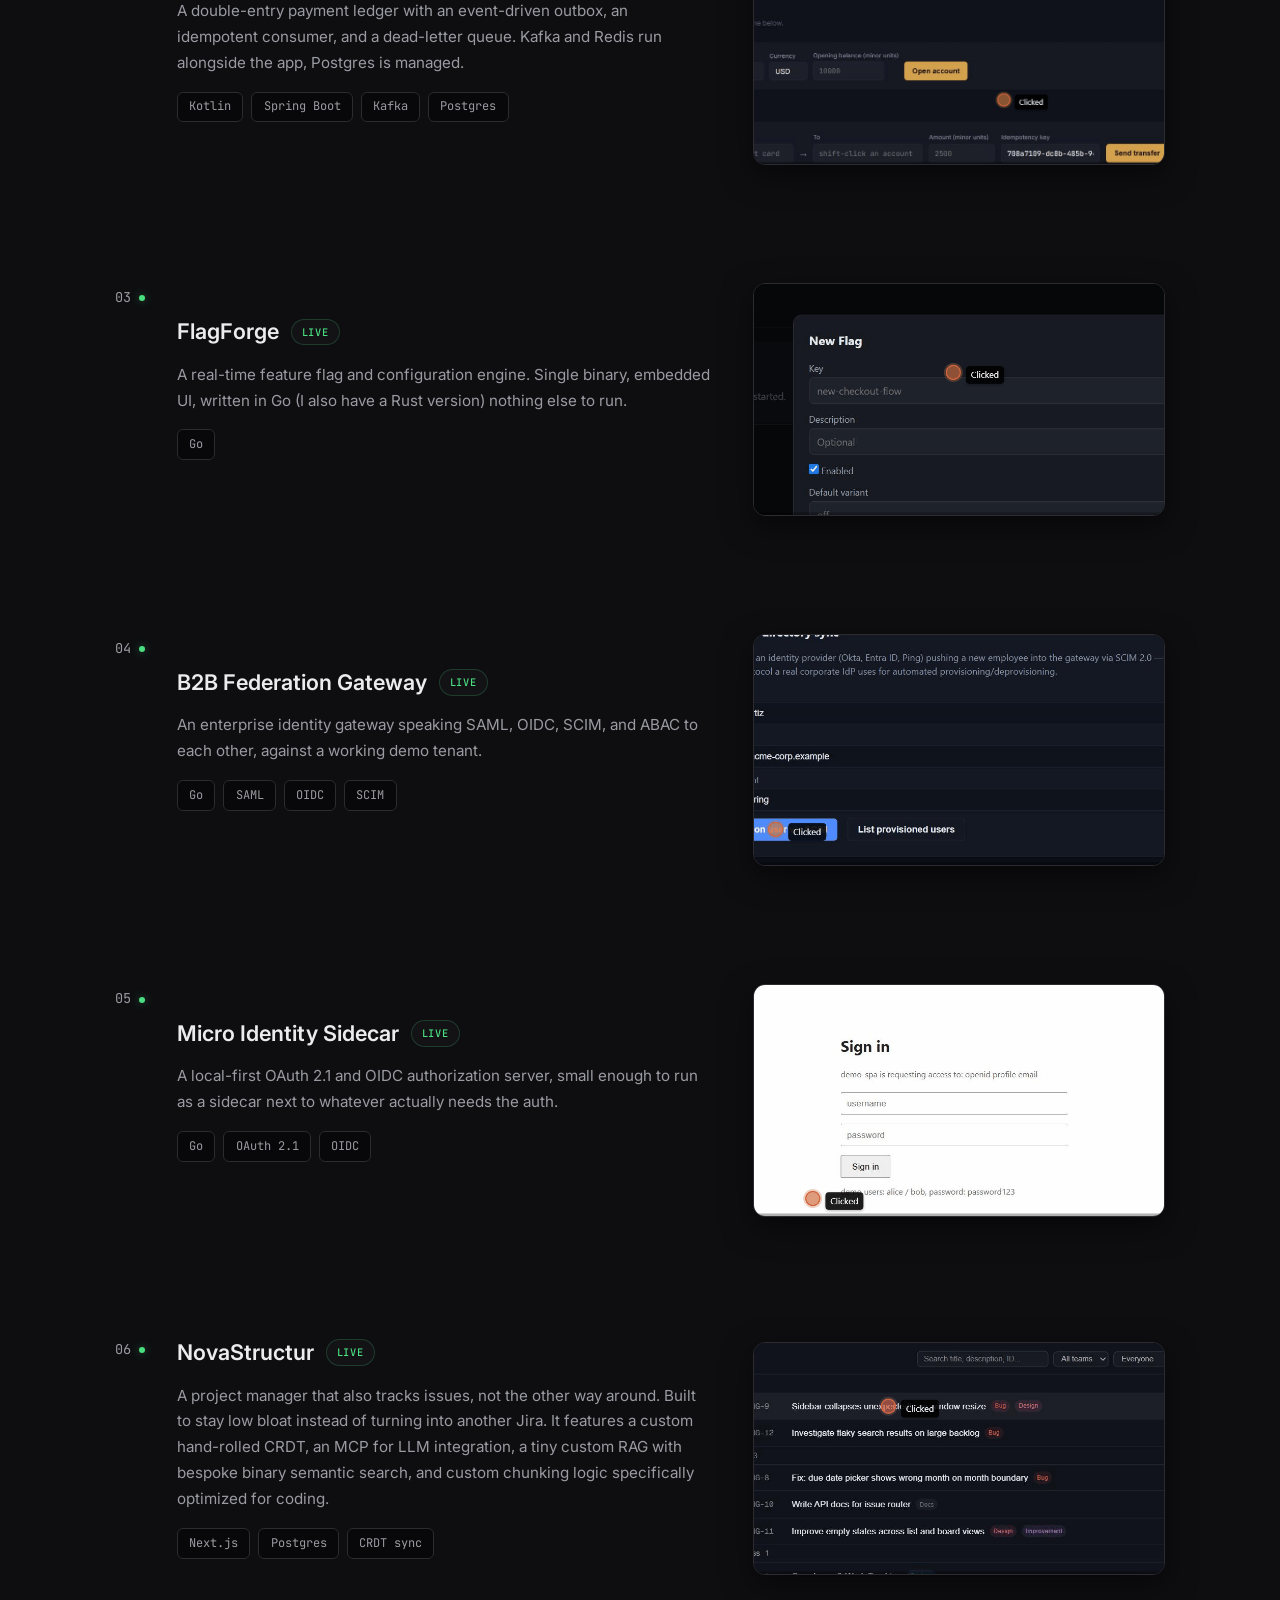
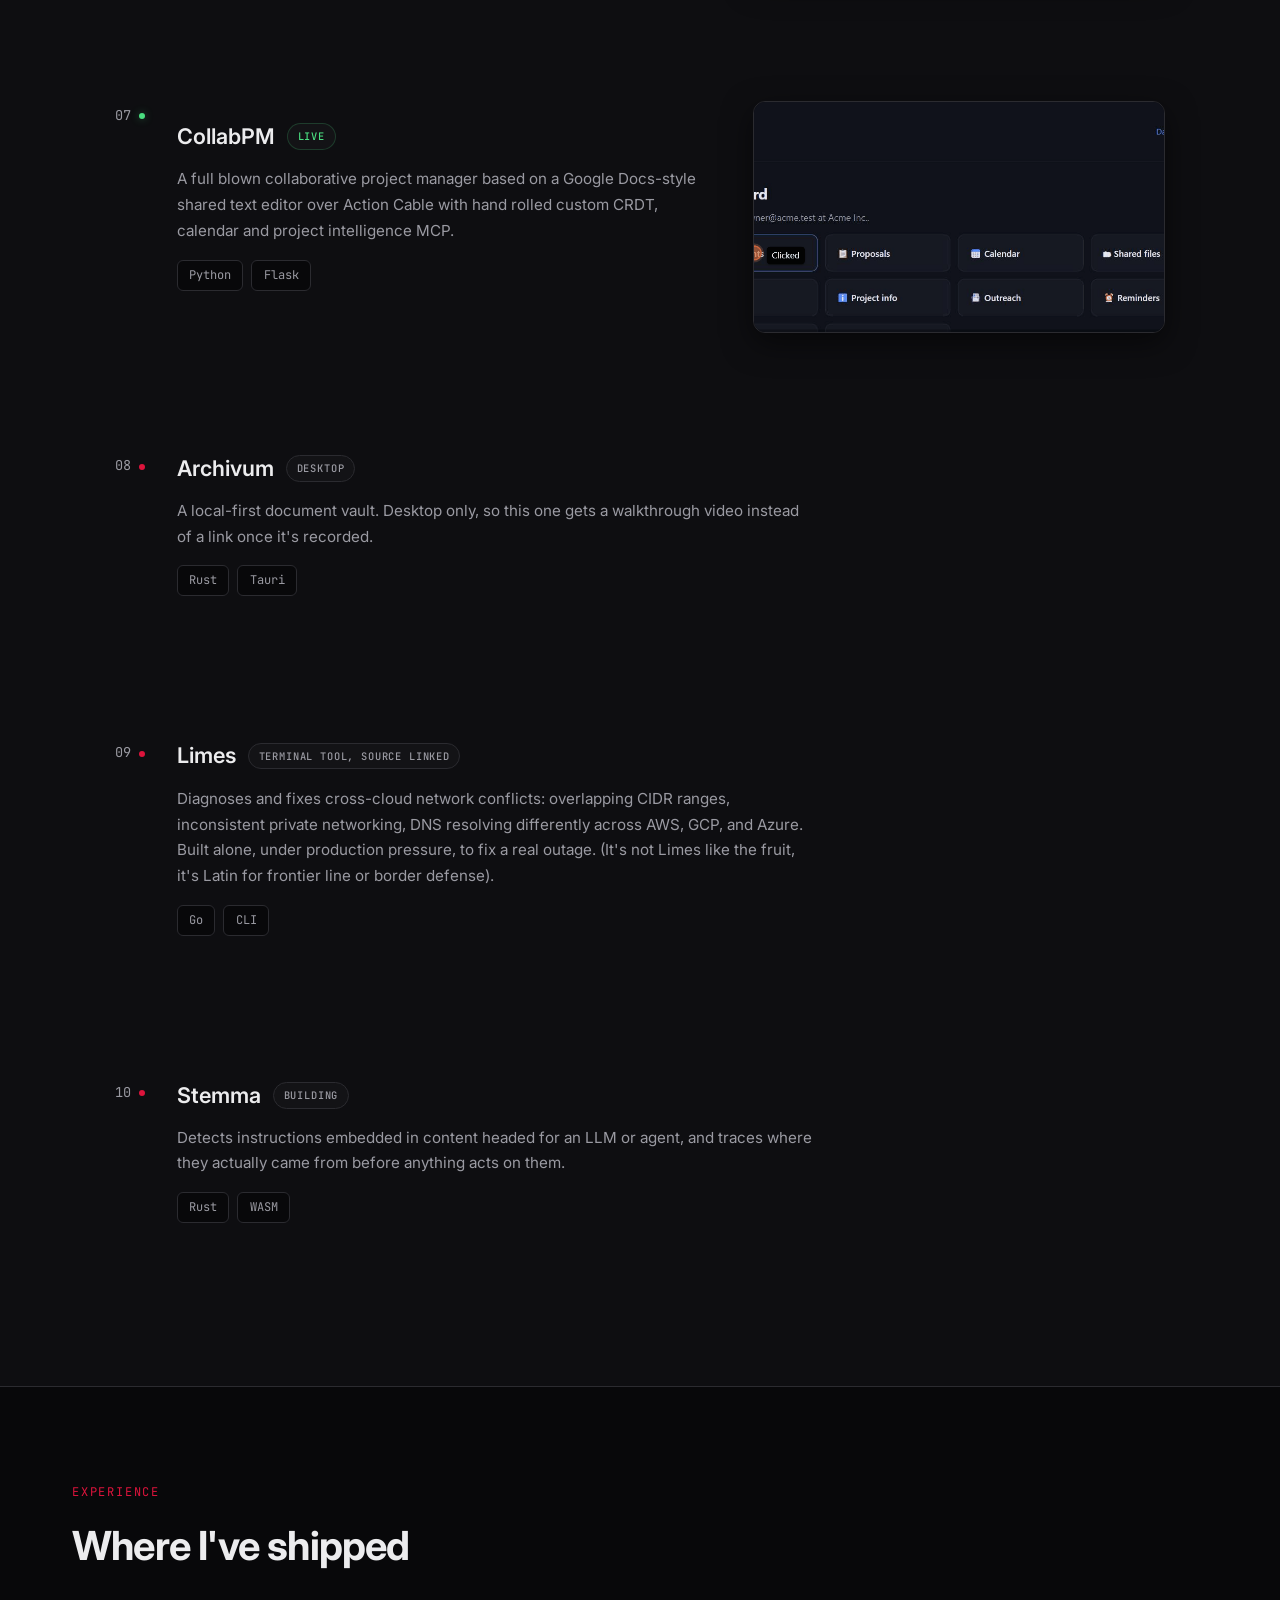
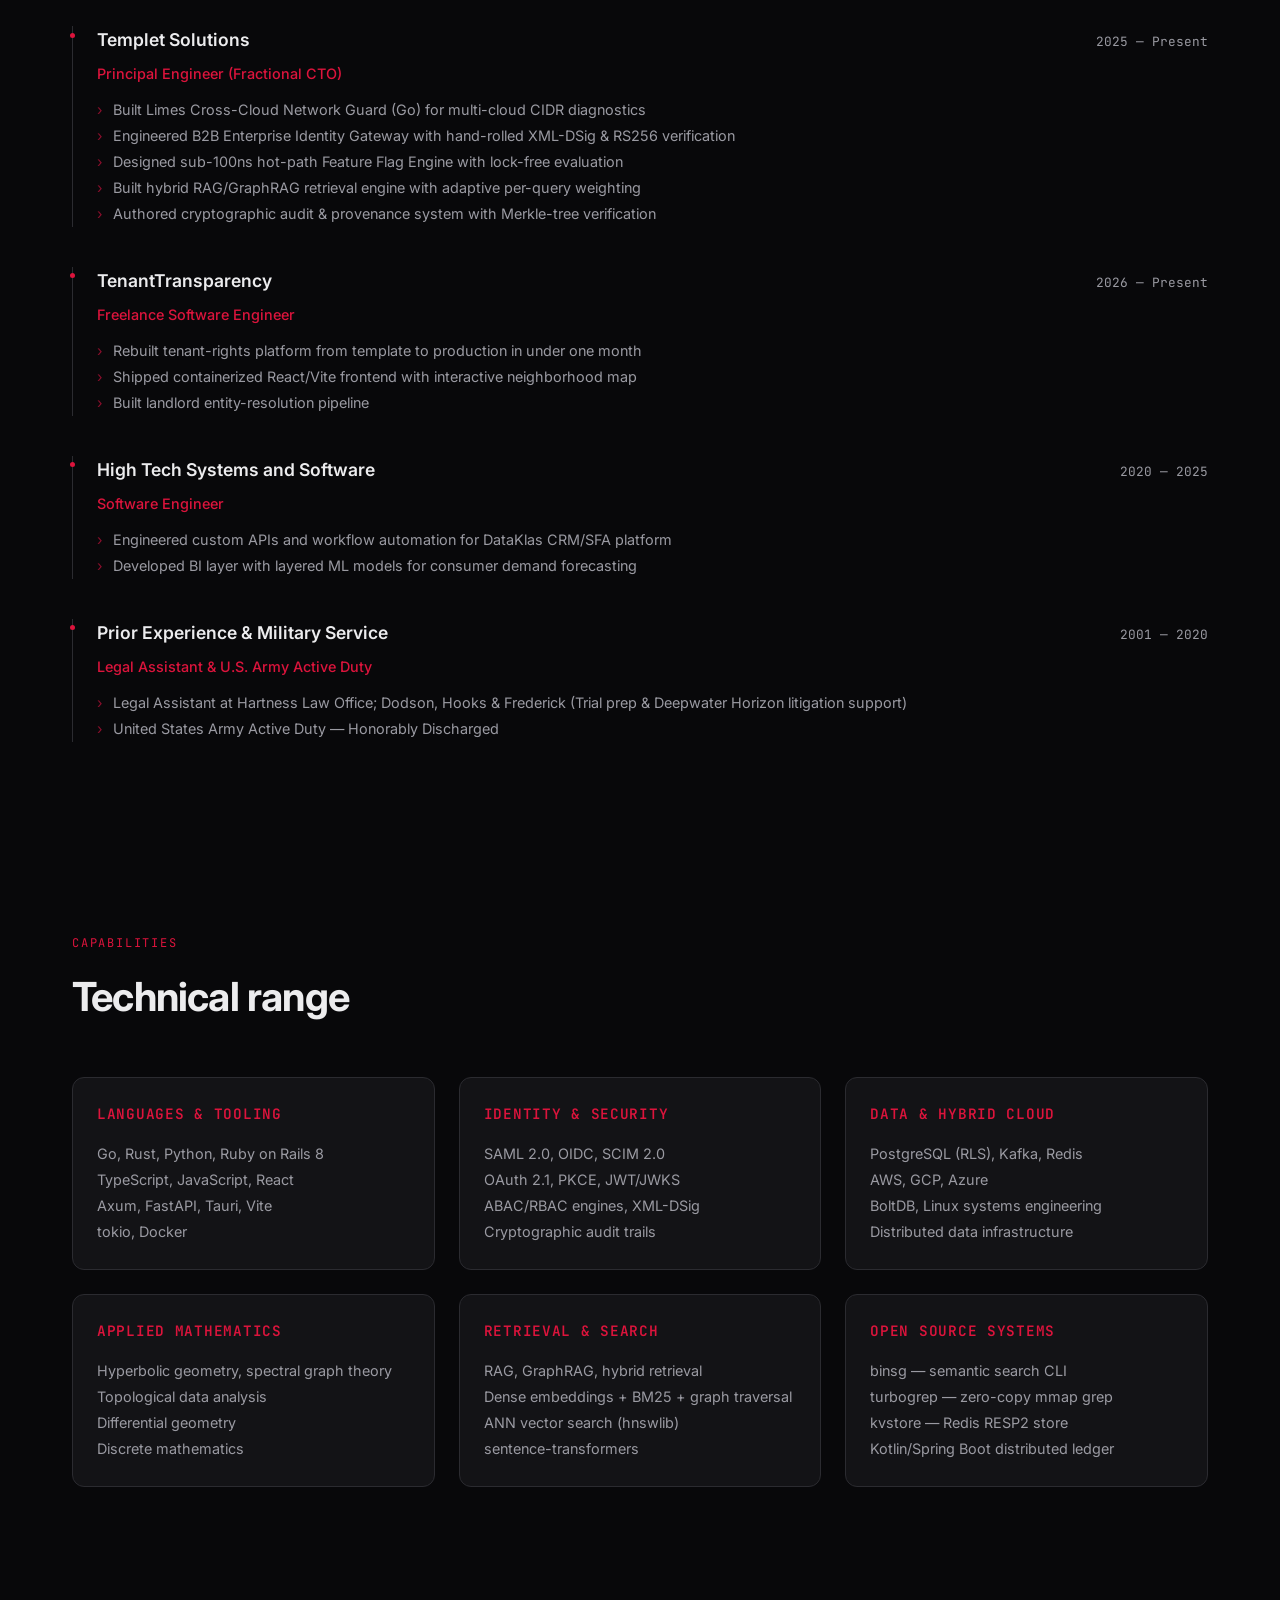
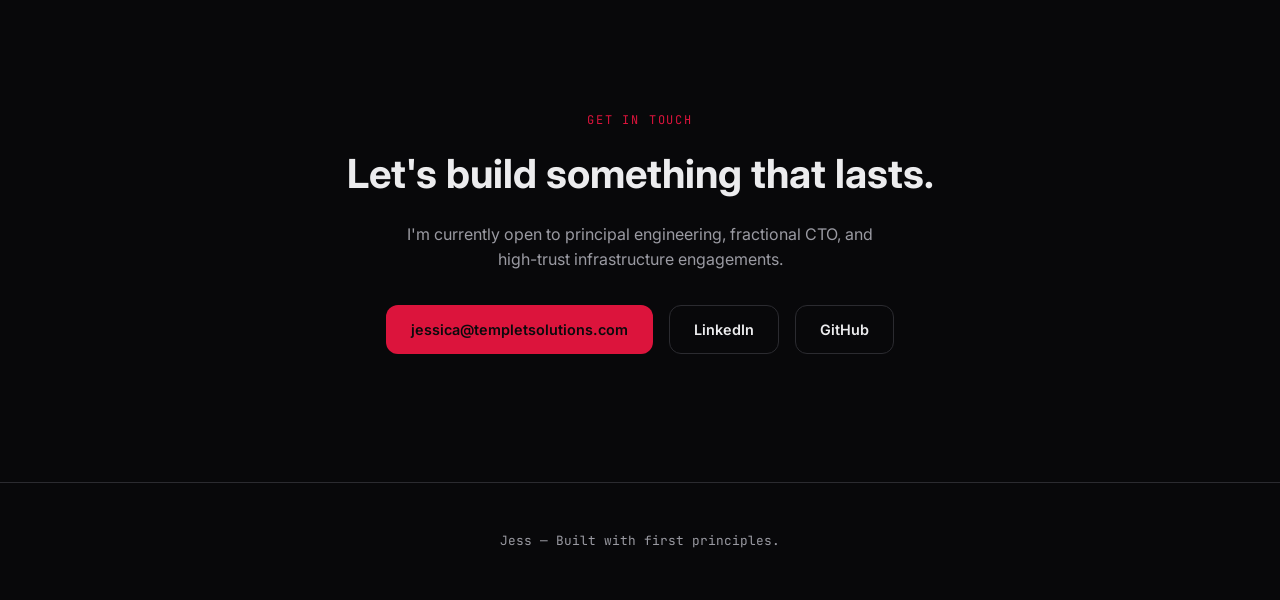
==== commit fcb7e402: "created new files" ====
--- a/index.html
+++ b/index.html
@@ -3,7 +3,12 @@
 <head>
   <meta charset="UTF-8" />
   <meta name="viewport" content="width=device-width, initial-scale=1.0" />
-  <title>Jessica Templet — Principal Software Engineer</title>
+  <title>Jess — Principal Software Engineer</title>
+    <link rel="icon" type="image/x-icon" href="favicon.ico">
+    <link rel="icon" type="image/png" sizes="32x32" href="favicon-32x32.png">
+    <link rel="icon" type="image/png" sizes="16x16" href="favicon-16x16.png">
+    <link rel="apple-touch-icon" sizes="180x180" href="apple-touch-icon.png">
+    <link rel="manifest" href="site.webmanifest">
   <link rel="preconnect" href="https://fonts.googleapis.com">
   <link rel="preconnect" href="https://fonts.gstatic.com" crossorigin>
   <link href="https://fonts.googleapis.com/css2?family=Inter:wght@300;400;500;600;700&family=JetBrains+Mono:wght@400;500&display=swap" rel="stylesheet">
@@ -485,7 +490,8 @@
       box-shadow: 0 16px 40px rgba(0,0,0,0.6), 0 0 0 1px var(--gray-shadow);
     }
 
-    .entry-video video {
+    .entry-video video,
+    .entry-video img {
       width: 100%;
       display: block;
       aspect-ratio: 16/9;
@@ -683,7 +689,7 @@
 
   <nav>
     <div class="nav-inner">
-      <div class="logo">jessica_templet</div>
+      <div class="logo">jess</div>
       <ul class="nav-links">
         <li><a href="#about">About</a></li>
         <li><a href="#projects">Projects</a></li>
@@ -696,10 +702,10 @@
 
   <section class="hero" id="about">
     <div class="hero-visual">
-      <img src="headshot.png" alt="Jessica Templet" class="hero-img" />
+      <img src="headshot.png" alt="Jess" class="hero-img" />
     </div>
     <div class="hero-content">
-      <div class="hero-greeting">Hi, I'm Jessica Templet</div>
+      <div class="hero-greeting">Hi, I'm Jess</div>
       <h1>I build <span>systems that cannot afford to fail.</span></h1>
       <p>
         My entry into software wasn't through a standard computer science pipeline; 
@@ -739,7 +745,7 @@
       <div class="entry is-live reveal">
         <div class="entry-index">01<span class="dot"></span></div>
         <div class="entry-body">
-          <h3><a href="https://gnn-pde-cfd.syntagmata.com" target="_blank">GNN PDE CFD</a> <span class="status-tag">live</span></h3>
+          <h3><a href="https://gnn-pde-cfd.syntagmata.com" target="_blank" class="live-link" data-name="GNN PDE CFD">GNN PDE CFD</a> <span class="status-tag">live</span></h3>
           <p>Built from scratch Graph Neural Network PDE solvers for computational fluid dynamics. With a validation dashboard that shows real output, including the fix for a spectral radius blow-up in autoregressive rollouts.</p>
           <div class="stack"><span>PyTorch</span><span>GNN</span><span>PDE</span></div>
         </div>
@@ -749,14 +755,12 @@
         <div class="entry-index">02<span class="dot"></span></div>
         <div class="entry-body has-video">
           <div class="entry-text">
-            <h3><a href="https://rheologos.syntagmata.com" target="_blank">RheoLogos</a> <span class="status-tag">live</span></h3>
+            <h3><a href="https://rheologos.syntagmata.com" target="_blank" class="live-link" data-name="RheoLogos">RheoLogos</a> <span class="status-tag">live</span></h3>
             <p>A double-entry payment ledger with an event-driven outbox, an idempotent consumer, and a dead-letter queue. Kafka and Redis run alongside the app, Postgres is managed.</p>
             <div class="stack"><span>Kotlin</span><span>Spring Boot</span><span>Kafka</span><span>Postgres</span></div>
           </div>
           <div class="entry-video">
-            <video controls preload="metadata" data-wake-url="https://rheologos.syntagmata.com/">
-              <source src="demo/rheologos.mp4" type="video/mp4">
-            </video>
+            <img src="demo/rheologos.gif" alt="RheoLogos walkthrough: opening accounts, sending a transfer, and watching the Kafka outbox pipeline propagate to Redis" loading="lazy">
           </div>
         </div>
       </div>
@@ -765,14 +769,12 @@
         <div class="entry-index">03<span class="dot"></span></div>
         <div class="entry-body has-video">
           <div class="entry-text">
-            <h3><a href="https://flagforge.syntagmata.com" target="_blank">FlagForge</a> <span class="status-tag">live</span></h3>
+            <h3><a href="https://flagforge.syntagmata.com" target="_blank" class="live-link" data-name="FlagForge">FlagForge</a> <span class="status-tag">live</span></h3>
             <p>A real-time feature flag and configuration engine. Single binary, embedded UI, written in Go (I also have a Rust version) nothing else to run.</p>
             <div class="stack"><span>Go</span></div>
           </div>
           <div class="entry-video">
-            <video controls preload="metadata" data-wake-url="https://flagforge.syntagmata.com/">
-              <source src="demo/flagforge.mp4" type="video/mp4">
-            </video>
+            <img src="demo/flagforge.gif" alt="FlagForge walkthrough: creating a feature flag with a targeting rule and watching it appear in the audit log" loading="lazy">
           </div>
         </div>
       </div>
@@ -781,14 +783,12 @@
         <div class="entry-index">04<span class="dot"></span></div>
         <div class="entry-body has-video">
           <div class="entry-text">
-            <h3><a href="https://b2bfp.syntagmata.com" target="_blank">B2B Federation Gateway</a> <span class="status-tag">live</span></h3>
+            <h3><a href="https://b2bfp.syntagmata.com" target="_blank" class="live-link" data-name="B2B Federation Gateway">B2B Federation Gateway</a> <span class="status-tag">live</span></h3>
             <p>An enterprise identity gateway speaking SAML, OIDC, SCIM, and ABAC to each other, against a working demo tenant.</p>
             <div class="stack"><span>Go</span><span>SAML</span><span>OIDC</span><span>SCIM</span></div>
           </div>
           <div class="entry-video">
-            <video controls preload="metadata" data-wake-url="https://b2bfp.syntagmata.com/">
-              <source src="demo/b2bfp.mp4" type="video/mp4">
-            </video>
+            <img src="demo/b2bfp.gif" alt="B2B Federation Gateway walkthrough: SCIM-provisioning a user, then calling a protected API from inside and outside the corporate network to show the ABAC policy allow and deny" loading="lazy">
           </div>
         </div>
       </div>
@@ -797,14 +797,12 @@
         <div class="entry-index">05<span class="dot"></span></div>
         <div class="entry-body has-video">
           <div class="entry-text">
-            <h3><a href="https://microidentitysidecar.syntagmata.com" target="_blank">Micro Identity Sidecar</a> <span class="status-tag">live</span></h3>
+            <h3><a href="https://microidentitysidecar.syntagmata.com" target="_blank" class="live-link" data-name="Micro Identity Sidecar">Micro Identity Sidecar</a> <span class="status-tag">live</span></h3>
             <p>A local-first OAuth 2.1 and OIDC authorization server, small enough to run as a sidecar next to whatever actually needs the auth.</p>
             <div class="stack"><span>Go</span><span>OAuth 2.1</span><span>OIDC</span></div>
           </div>
           <div class="entry-video">
-            <video controls preload="metadata" data-wake-url="https://microidentitysidecar.syntagmata.com/">
-              <source src="demo/sidecar.mp4" type="video/mp4">
-            </video>
+            <img src="demo/sidecar.gif" alt="Micro Identity Sidecar walkthrough: signing in through the OAuth 2.1 / PKCE authorization code flow and inspecting the decoded ID token claims" loading="lazy">
           </div>
         </div>
       </div>
@@ -813,14 +811,12 @@
         <div class="entry-index">06<span class="dot"></span></div>
         <div class="entry-body has-video">
           <div class="entry-text">
-            <h3><a href="https://novastructur.onrender.com/login" target="_blank">NovaStructur</a> <span class="status-tag">live</span></h3>
+            <h3><a href="https://novastructur.onrender.com/login" target="_blank" class="live-link" data-name="NovaStructur">NovaStructur</a> <span class="status-tag">live</span></h3>
             <p>A project manager that also tracks issues, not the other way around. Built to stay low bloat instead of turning into another Jira. It features a custom hand-rolled CRDT, an MCP for LLM integration, a tiny custom RAG with bespoke binary semantic search, and custom chunking logic specifically optimized for coding.</p>
             <div class="stack"><span>Next.js</span><span>Postgres</span><span>CRDT sync</span></div>
           </div>
           <div class="entry-video">
-            <video controls preload="metadata" data-wake-url="https://novastructur.onrender.com/">
-              <source src="demo/novastructur.mp4" type="video/mp4">
-            </video>
+            <img src="demo/novastructur.gif" alt="NovaStructur walkthrough: opening an issue's detail view, then switching to the Kanban board" loading="lazy">
           </div>
         </div>
       </div>
@@ -829,14 +825,12 @@
         <div class="entry-index">07<span class="dot"></span></div>
         <div class="entry-body has-video">
           <div class="entry-text">
-            <h3><a href="https://acme.collabpm.syntagmata.com" target="_blank">CollabPM</a> <span class="status-tag">live</span></h3>
+            <h3><a href="https://acme.collabpm.syntagmata.com" target="_blank" class="live-link" data-name="CollabPM">CollabPM</a> <span class="status-tag">live</span></h3>
             <p>A full blown collaborative project manager based on a Google Docs-style shared text editor over Action Cable with hand rolled custom CRDT, calendar and project intelligence MCP.</p>
             <div class="stack"><span>Python</span><span>Flask</span></div>
           </div>
           <div class="entry-video">
-            <video controls preload="metadata" data-wake-url="https://acme.collabpm.syntagmata.com/">
-              <source src="demo/collabpm.mp4" type="video/mp4">
-            </video>
+            <img src="demo/collabpm.gif" alt="CollabPM walkthrough: opening the Documents module and creating a new folder" loading="lazy">
           </div>
         </div>
       </div>
@@ -1002,7 +996,7 @@
   </section>
 
   <footer>
-    <p> Jessica Templet — Built with first principles.</p>
+    <p> Jess — Built with first principles.</p>
   </footer>
 
   <script>
@@ -1024,6 +1018,7 @@
   <script>
     (function () {
       const services = [
+        { name: "GNN PDE CFD", url: "https://gnn-pde-cfd.syntagmata.com/" },
         { name: "NovaStructur", url: "https://novastructur.onrender.com/" },
         { name: "RheoLogos", url: "https://rheologos.syntagmata.com/" },
         { name: "FlagForge", url: "https://flagforge.syntagmata.com/" },
@@ -1036,22 +1031,28 @@
         fetch(service.url, { method: "GET", mode: "no-cors", cache: "no-store" }).catch(() => {});
       }
 
-      // Wake every Render service when the portfolio loads.
+      // Wake every Render service the moment the portfolio loads.
       services.forEach(wakeService);
 
       // Give the browser a moment, then send a second pass.
       setTimeout(() => { services.forEach(wakeService); }, 10000);
 
-      // Wake the relevant service again when its walkthrough starts.
-      document.querySelectorAll("video[data-wake-url]").forEach(video => {
-        video.addEventListener("play", function () {
-          const url = this.dataset.wakeUrl;
-          if (!url) return;
-          fetch(url, { method: "GET", mode: "no-cors", cache: "no-store" }).catch(() => {});
-        }, { once: false });
+      // Route "live" project links through a custom waking screen instead
+      // of letting people land on Render's generic spin-up page.
+      document.querySelectorAll("a.live-link").forEach(link => {
+        link.addEventListener("click", function (e) {
+          e.preventDefault();
+          const to = encodeURIComponent(this.href);
+          const name = encodeURIComponent(this.dataset.name || this.textContent.trim());
+          window.open("launch.html?to=" + to + "&name=" + name, "_blank");
+        });
       });
     })();
   </script>
 
+  <script>
+    fetch("https://counter.syntagmata.com/count").catch(() => {});
+  </script>
+
 </body>
 </html>
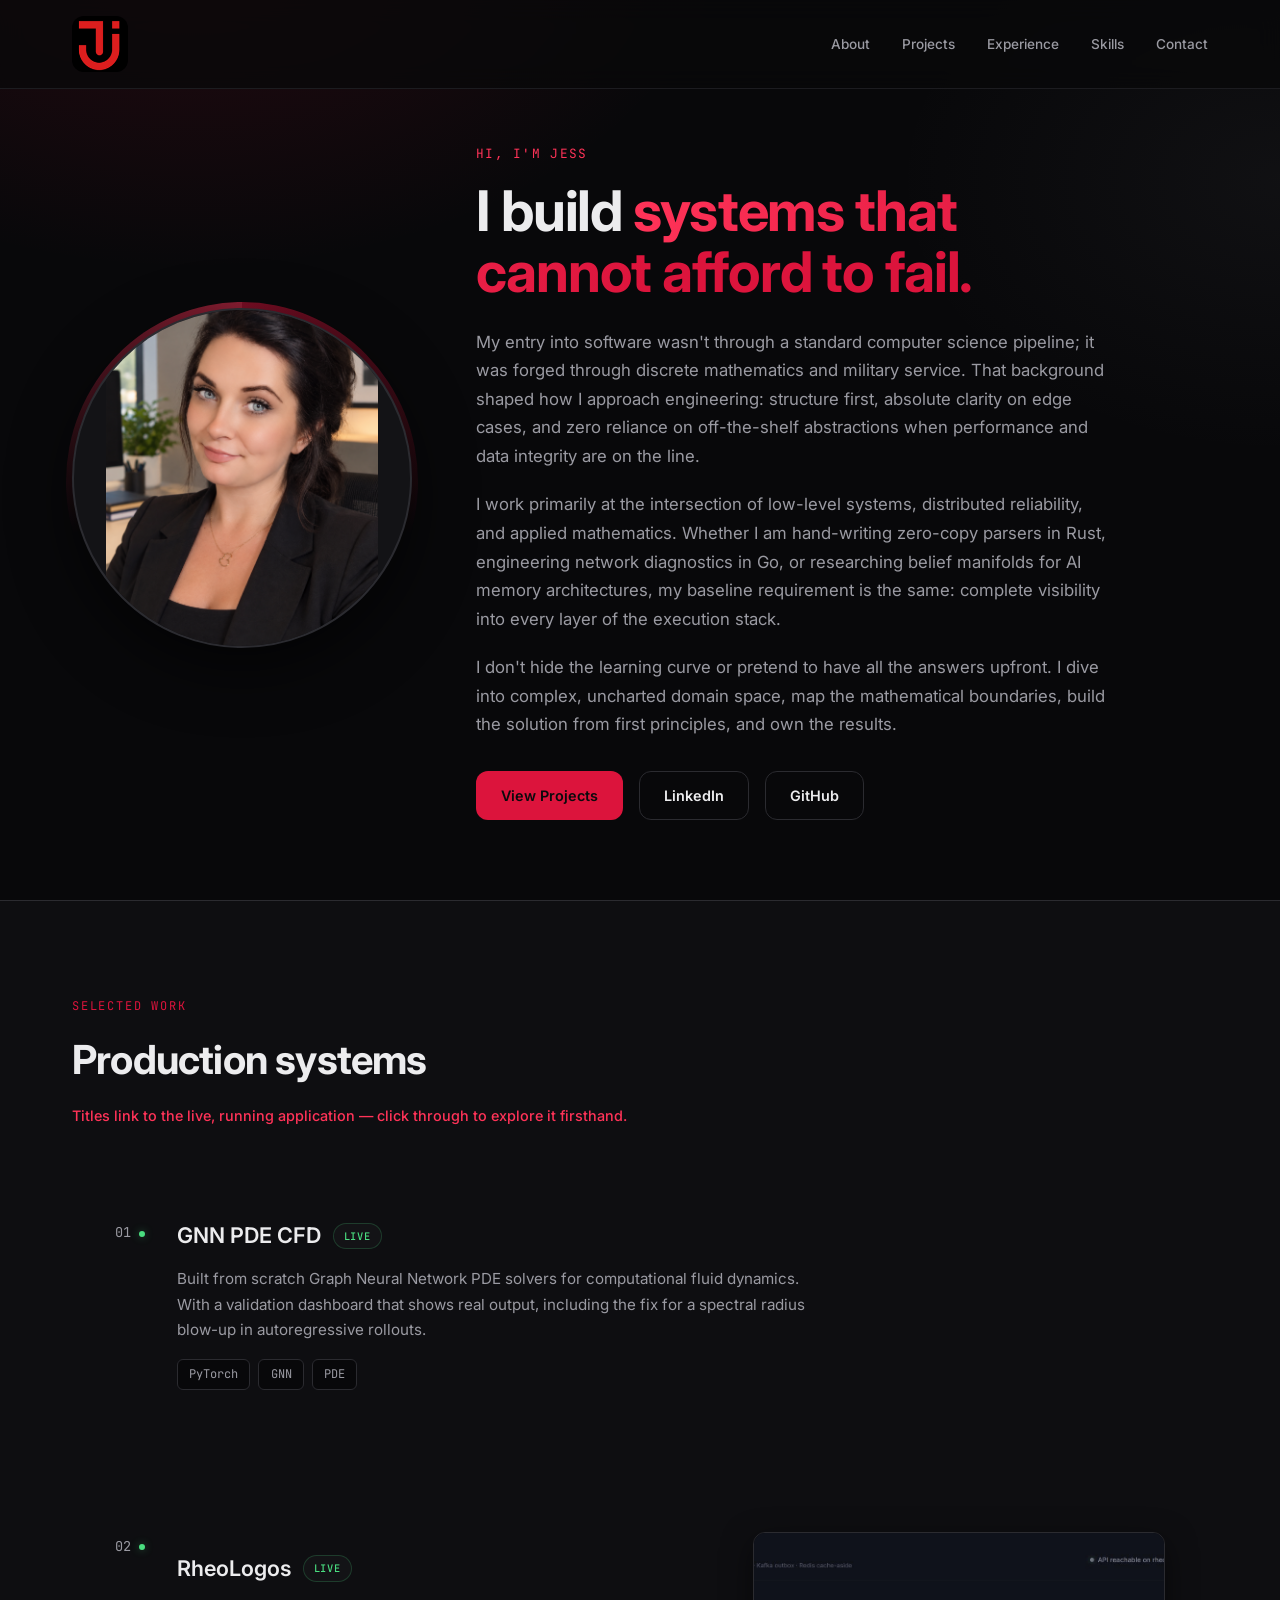
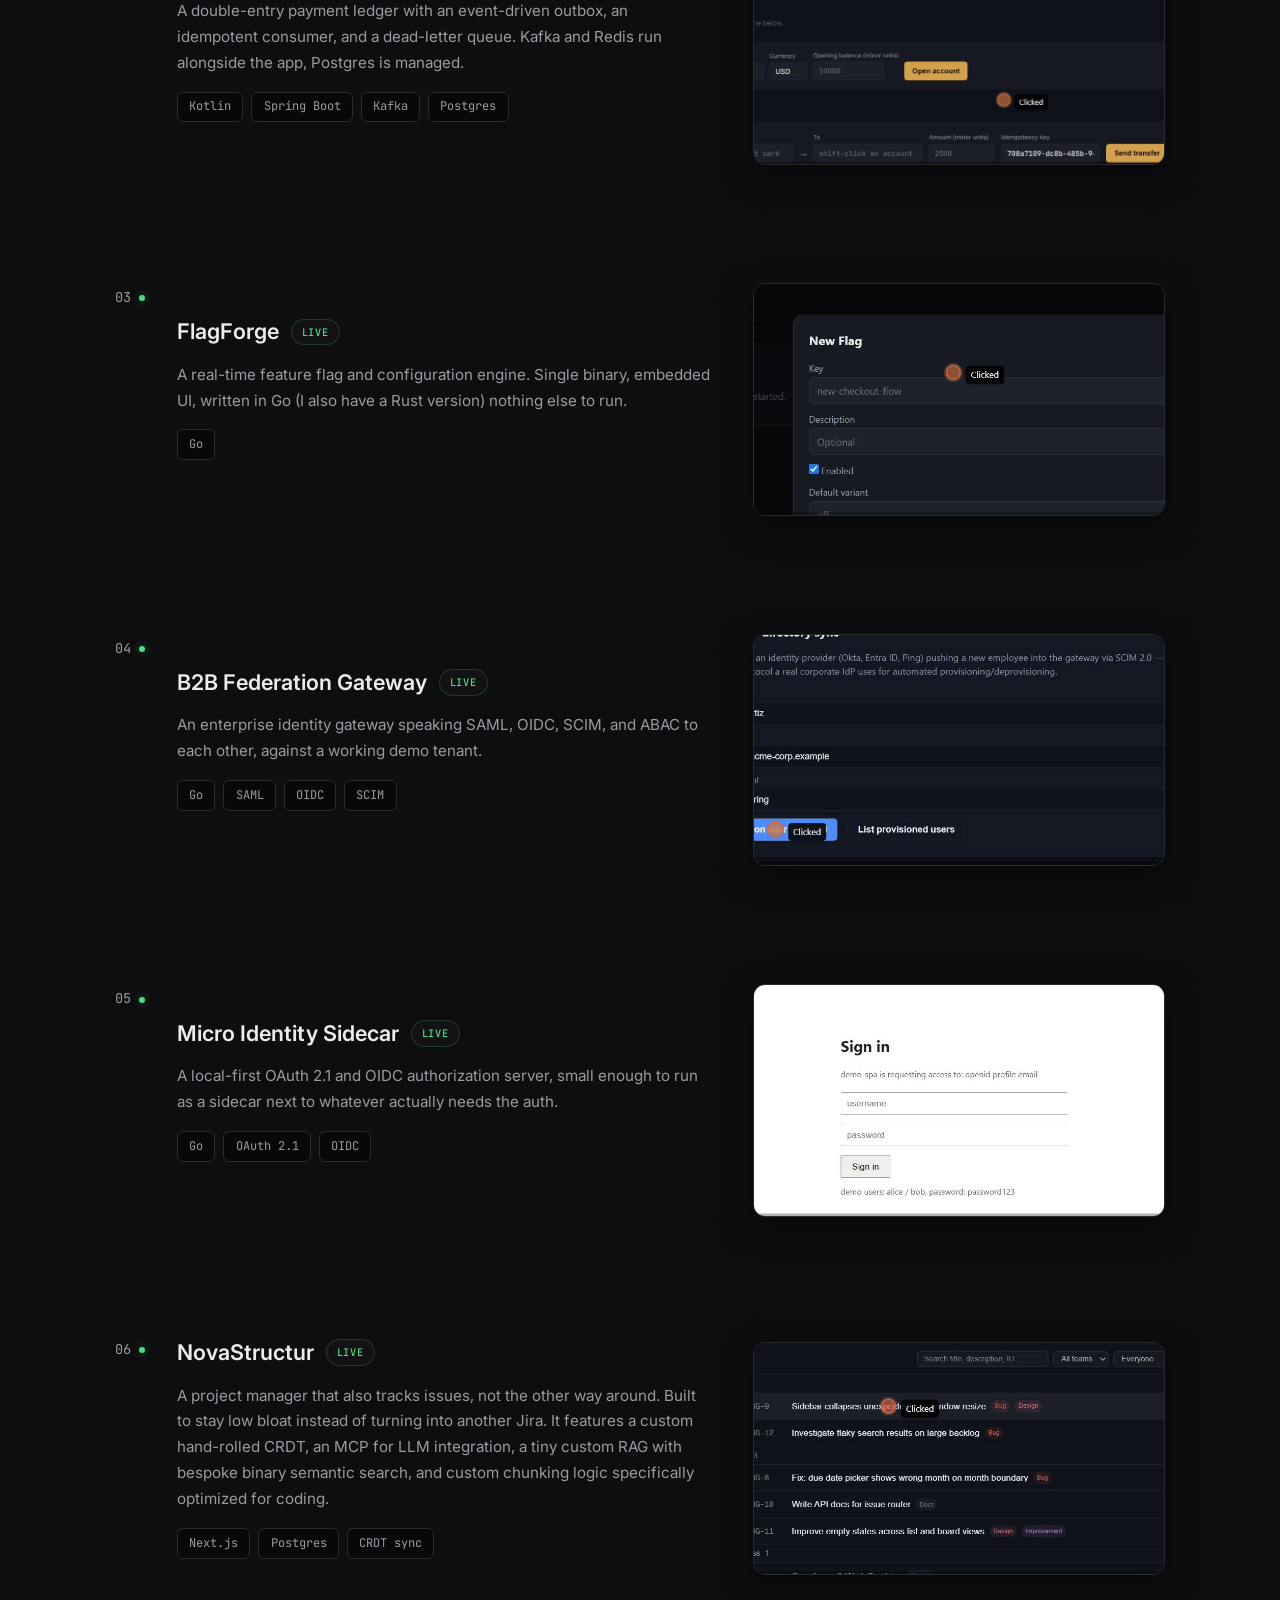
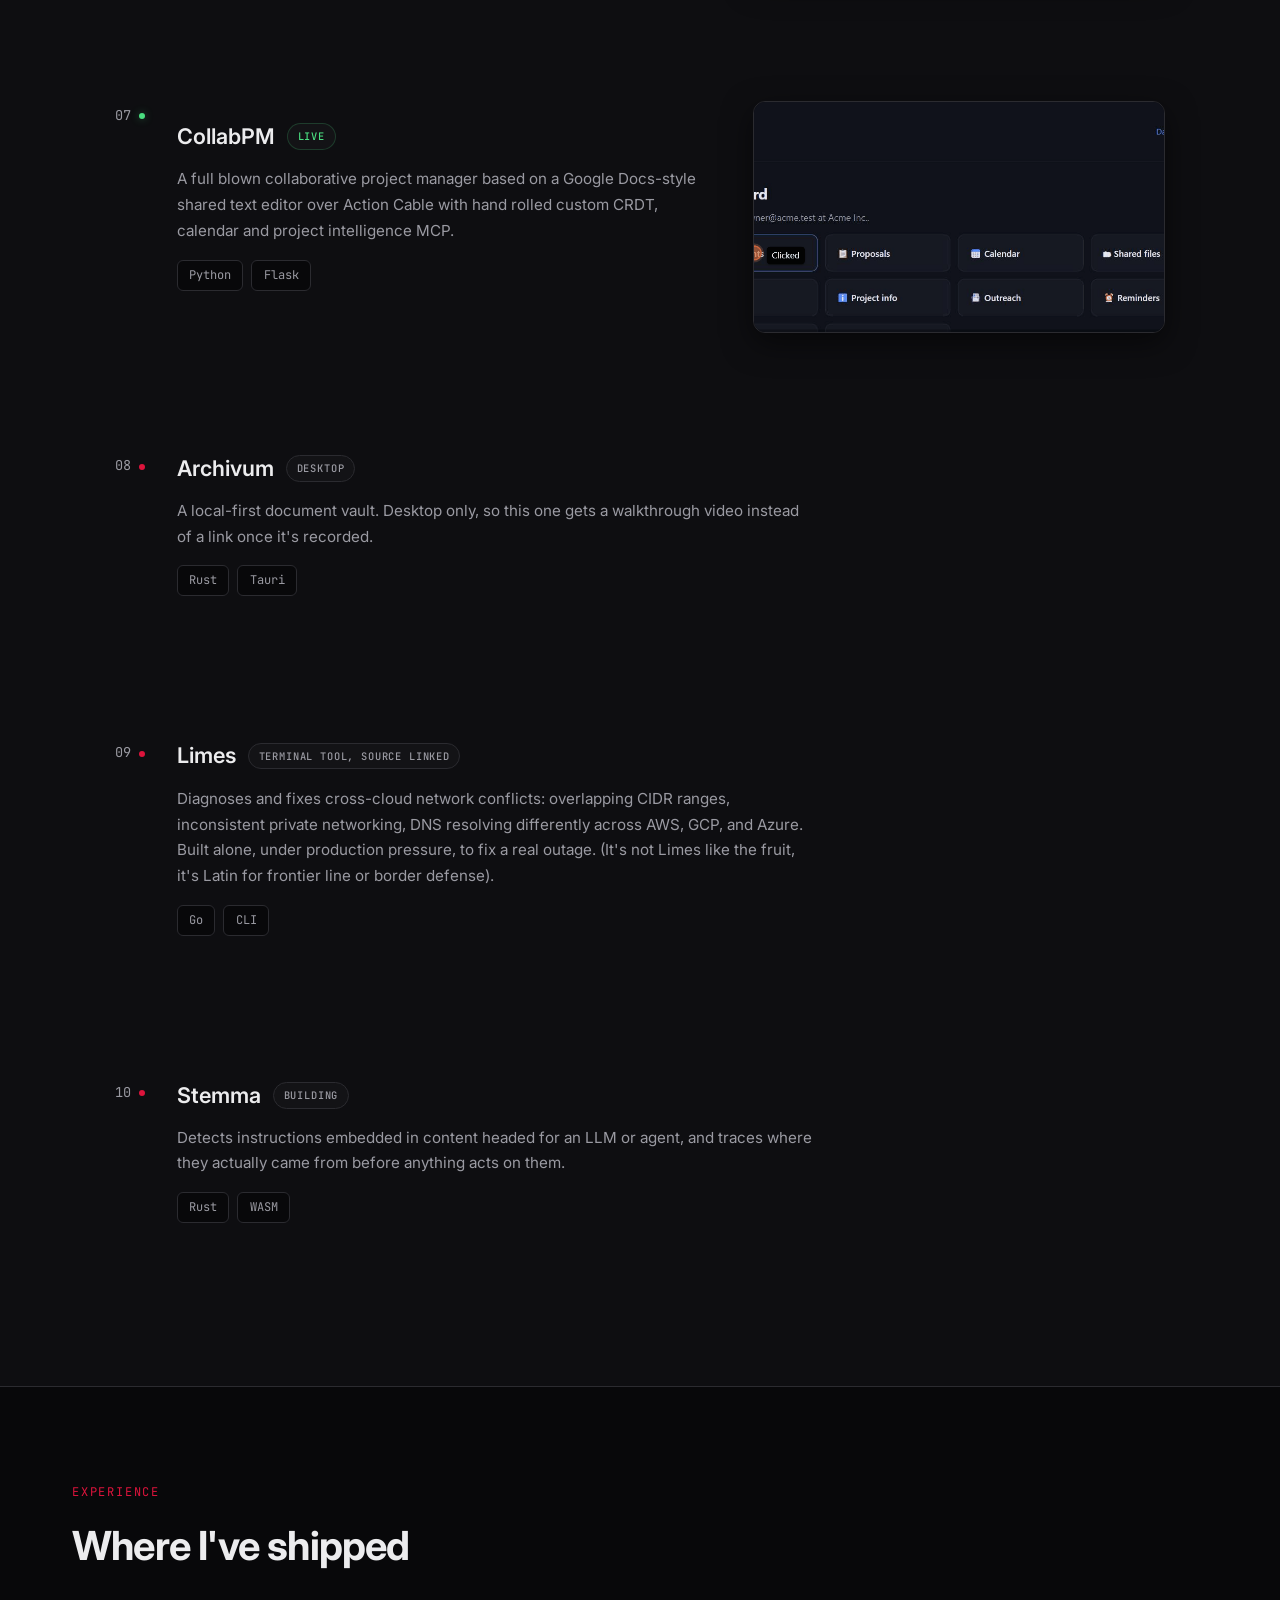
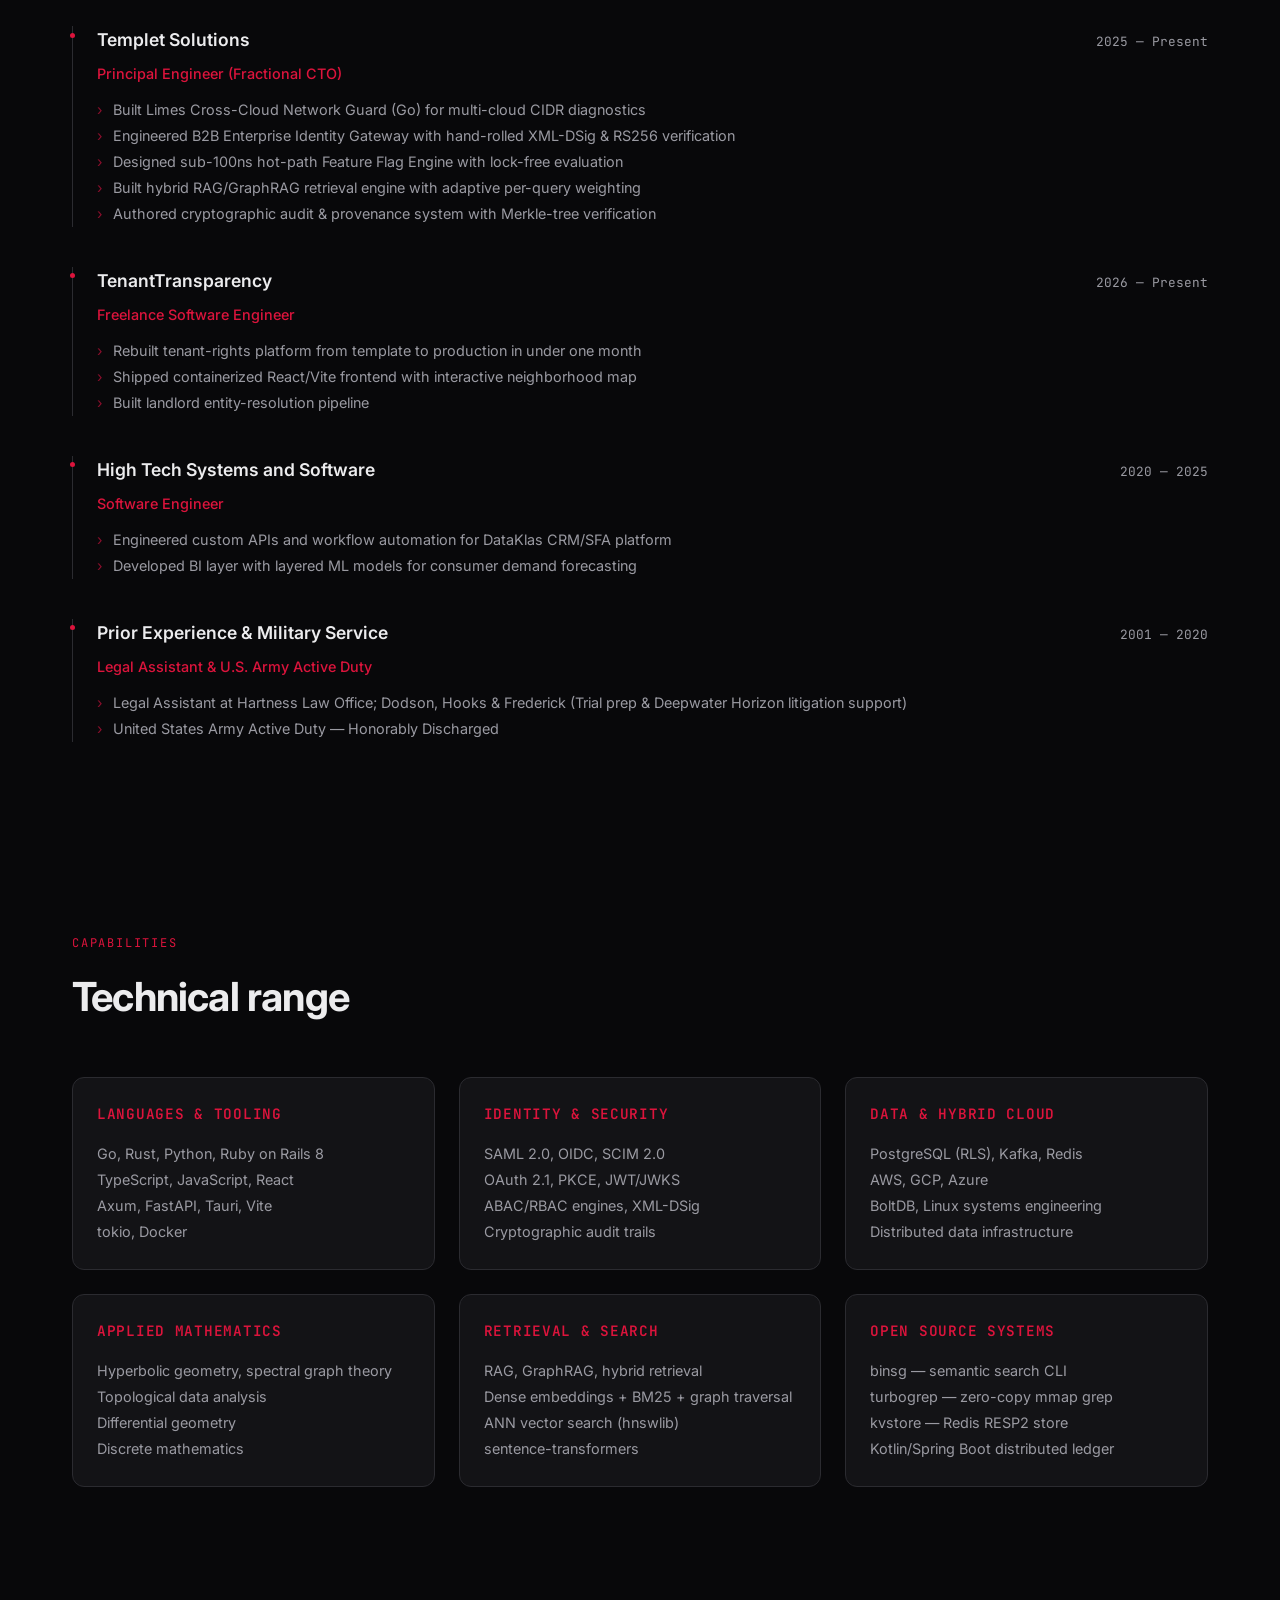
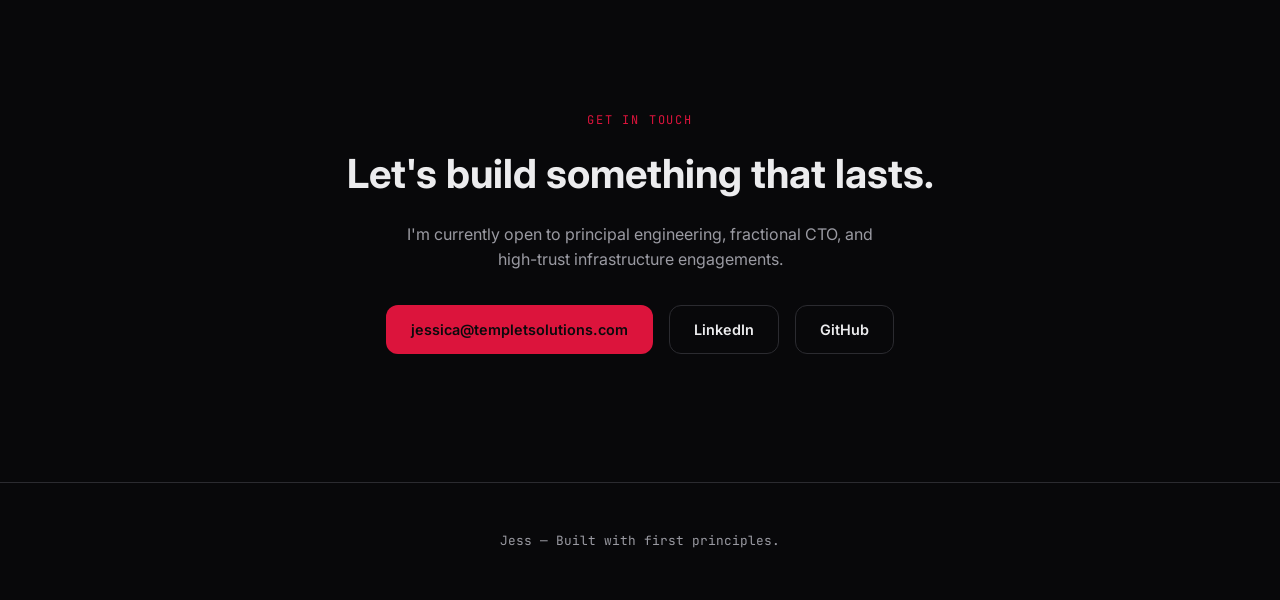
==== commit 1148c8c0: "added logo" ====
--- a/index.html
+++ b/index.html
@@ -689,7 +689,7 @@
 
   <nav>
     <div class="nav-inner">
-      <div class="logo">jess</div>
+      <img src="logo.png" style="width:56px;height:56px;border-radius:12px">
       <ul class="nav-links">
         <li><a href="#about">About</a></li>
         <li><a href="#projects">Projects</a></li>
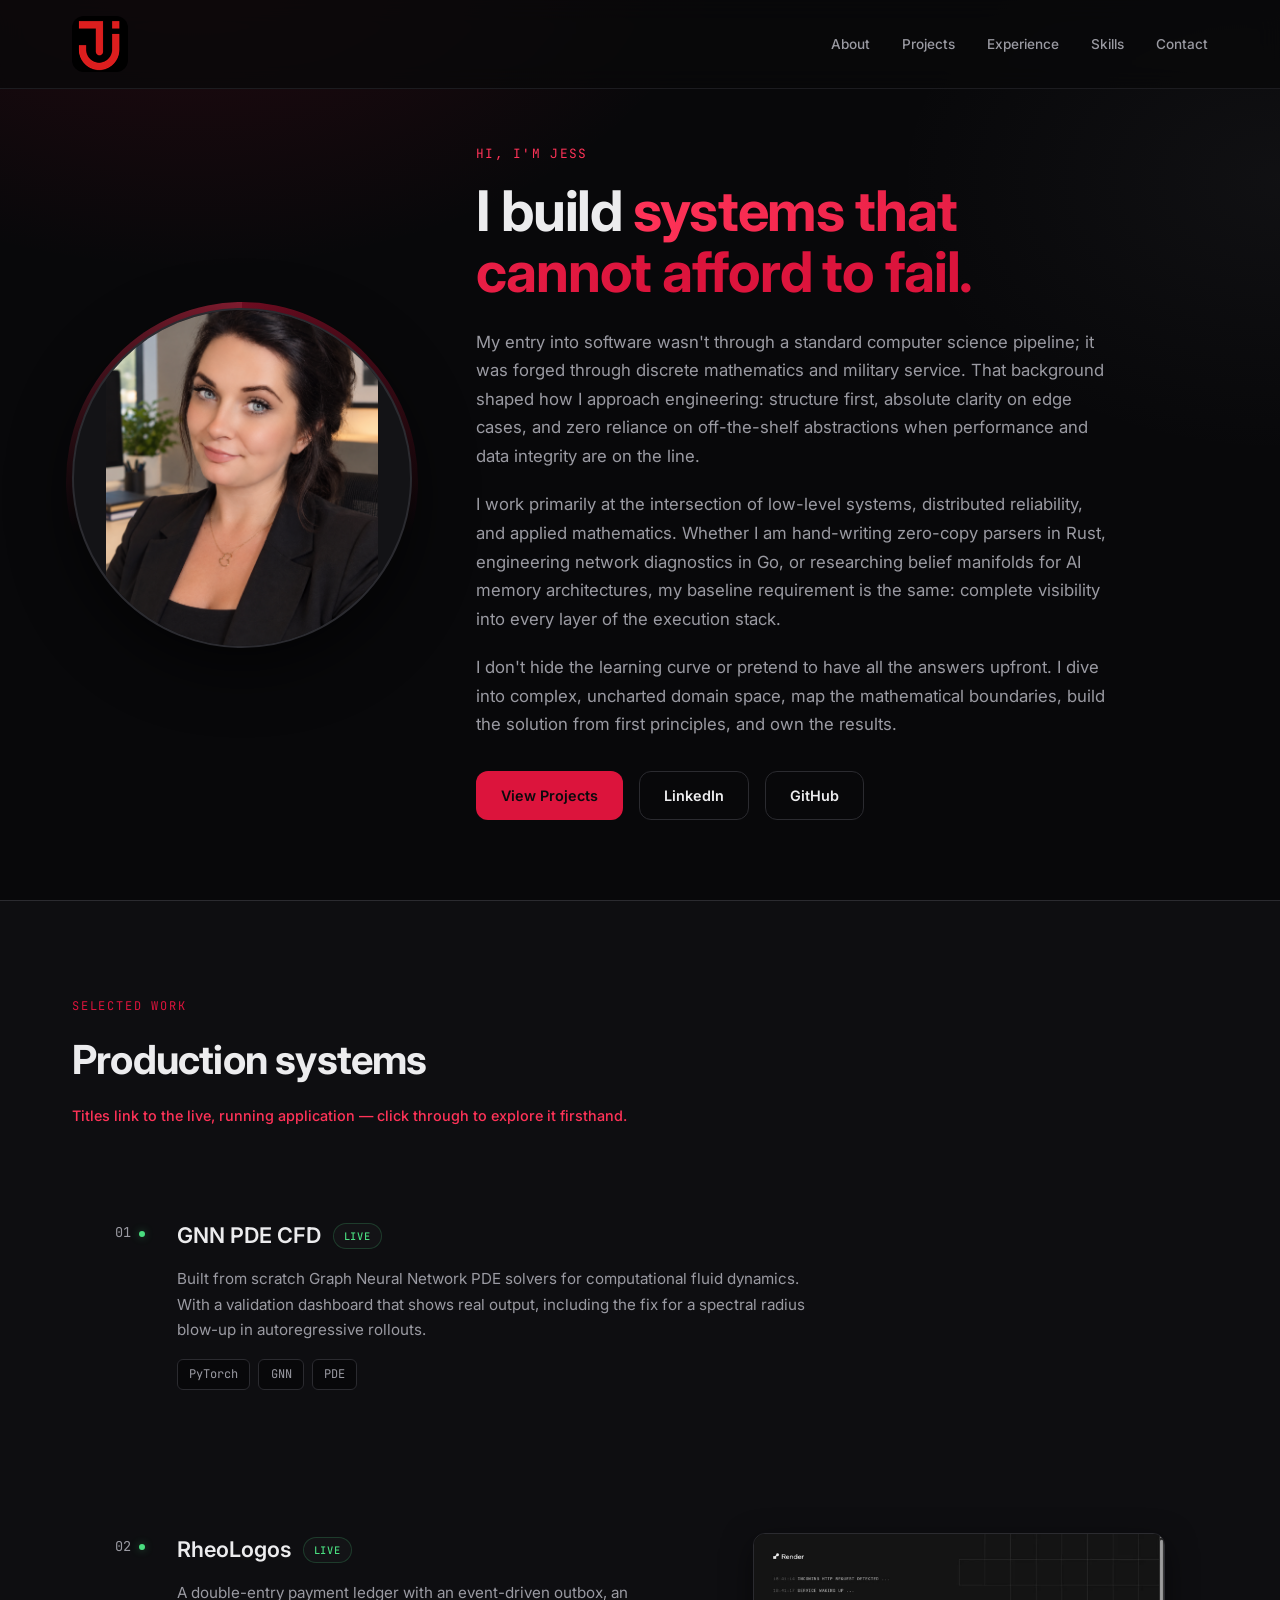
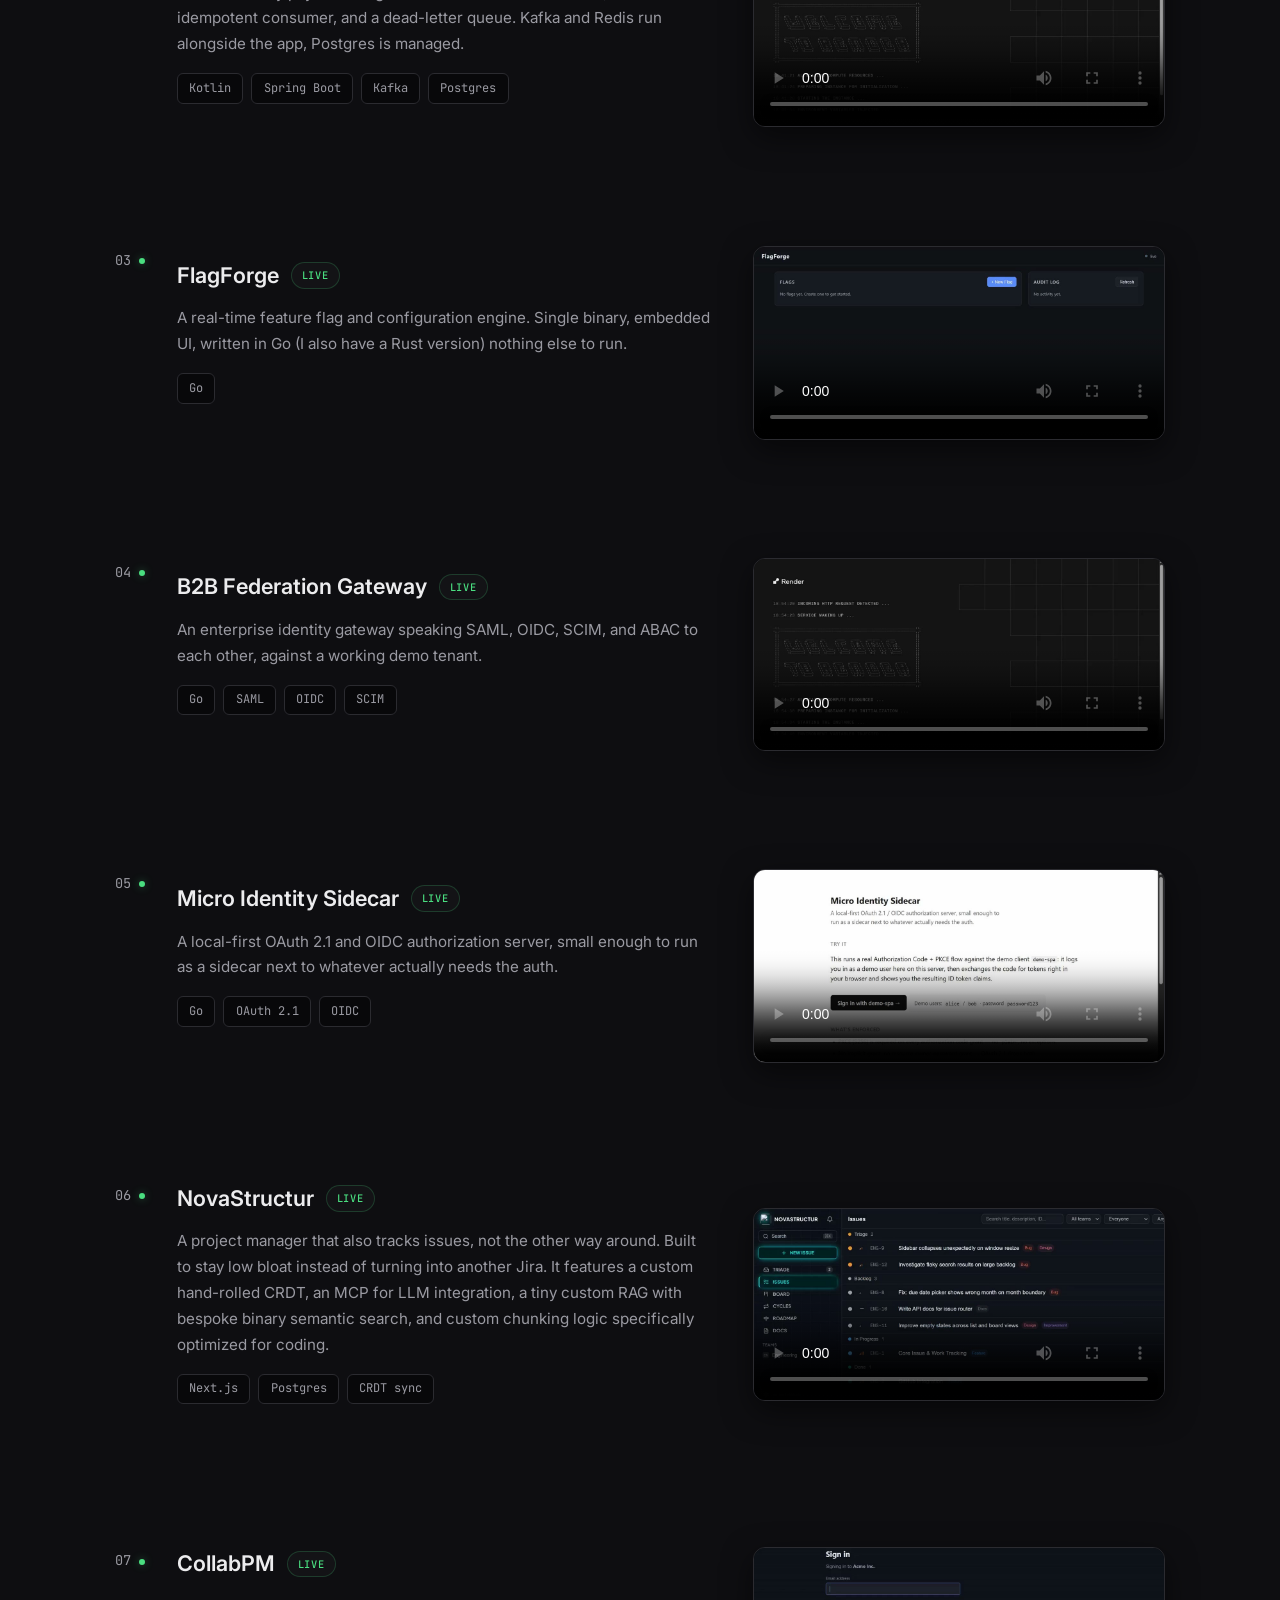
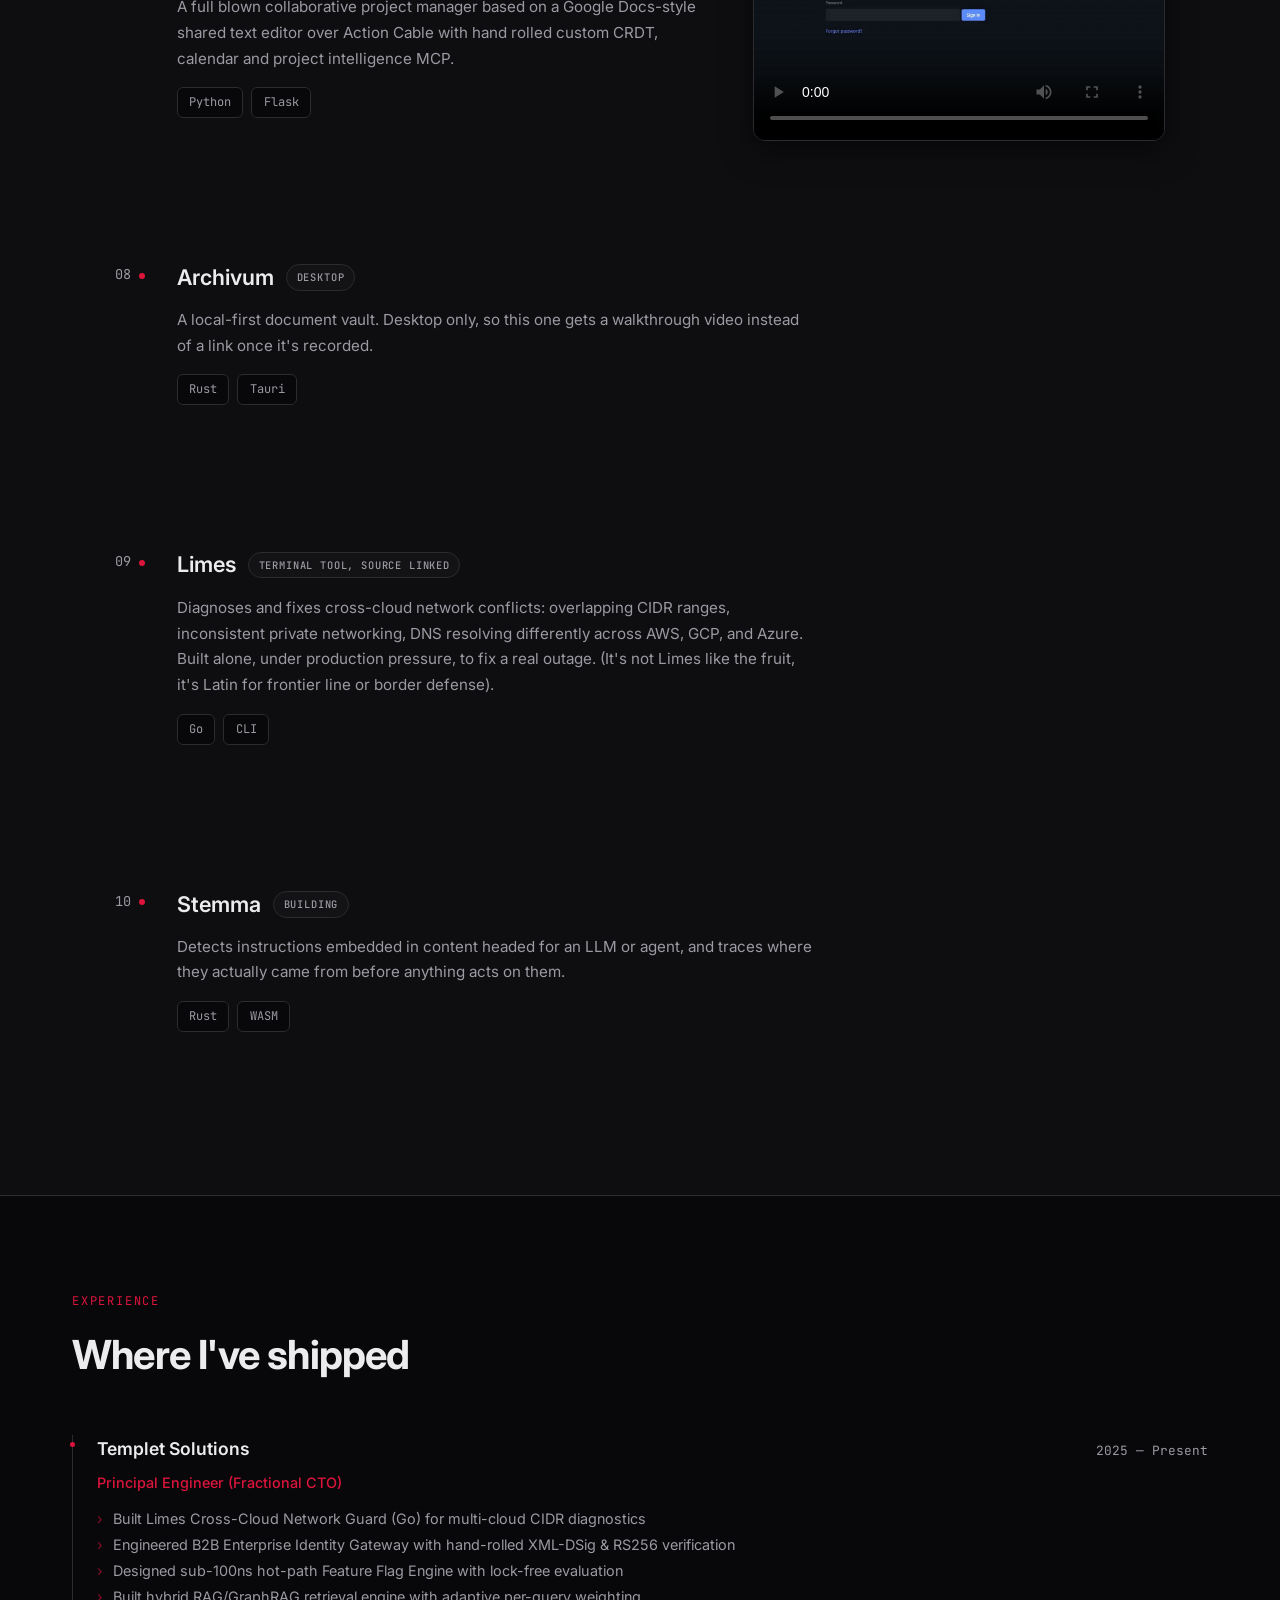
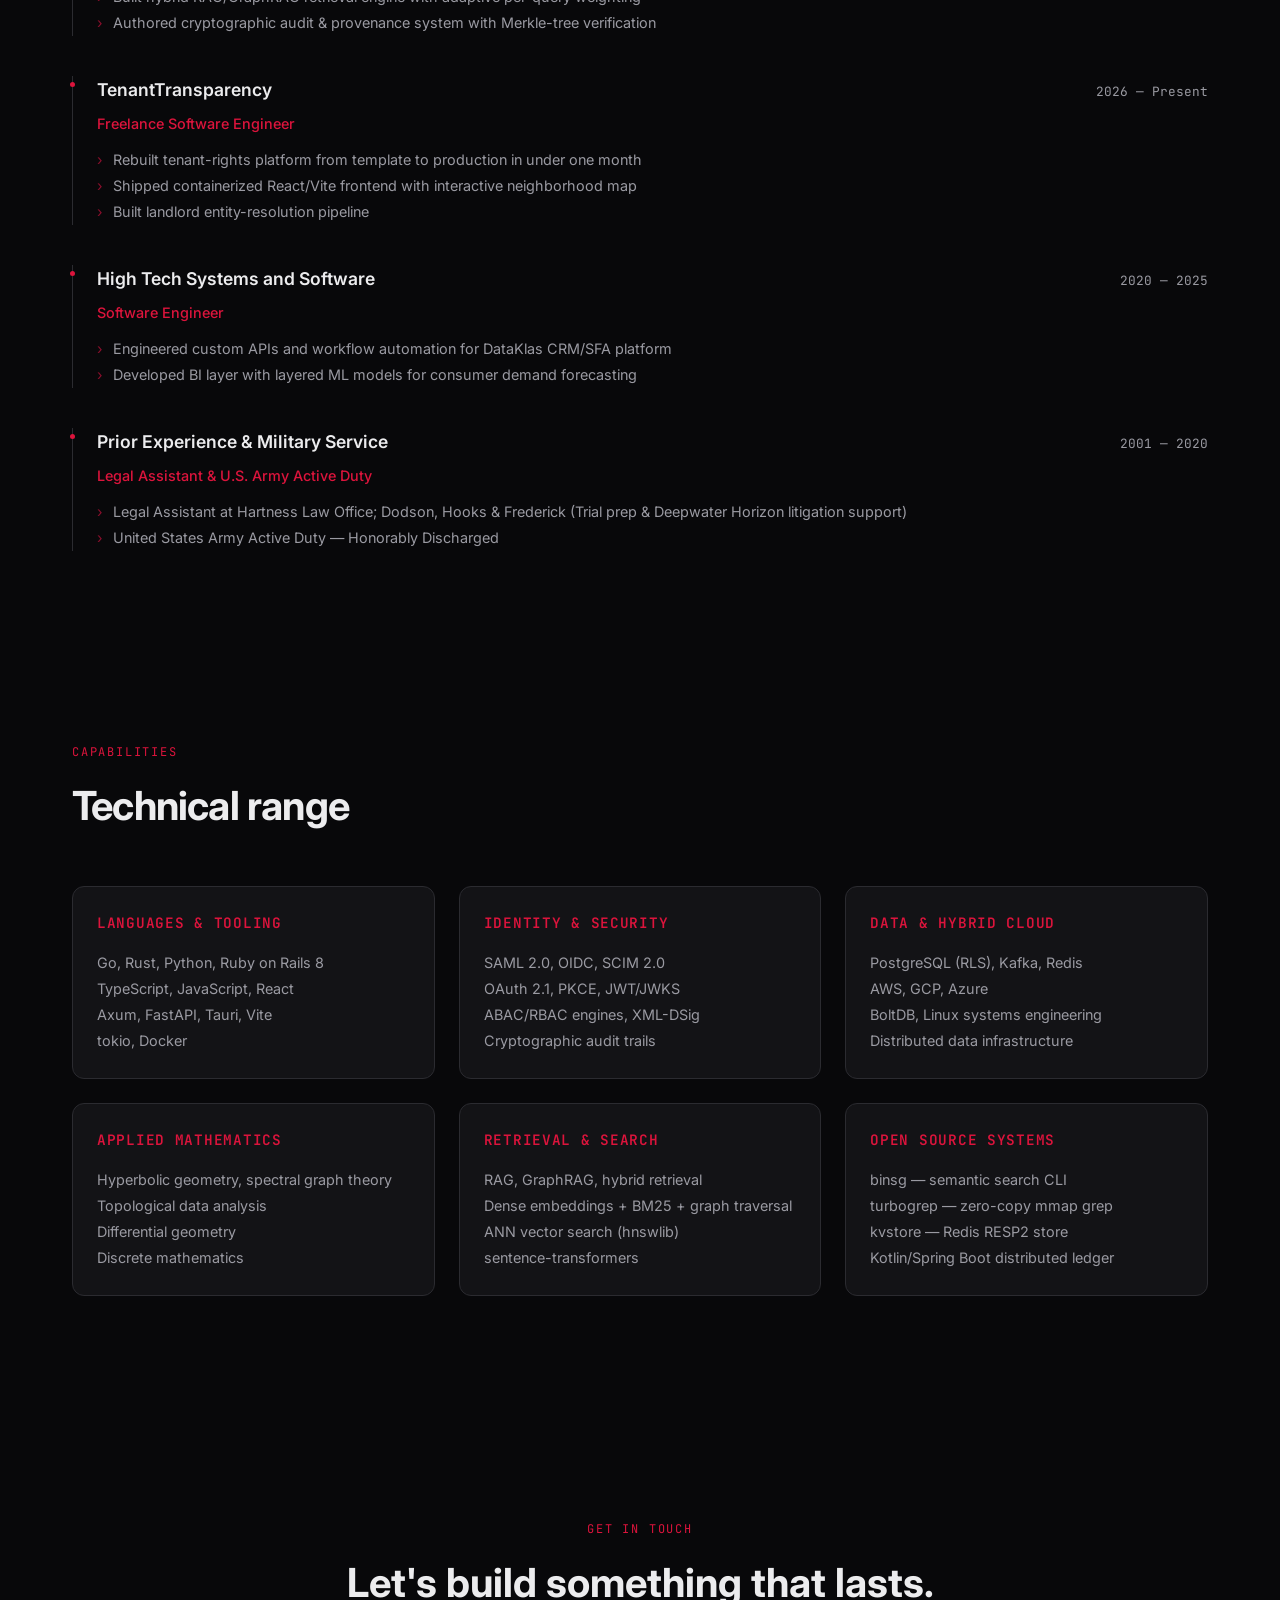
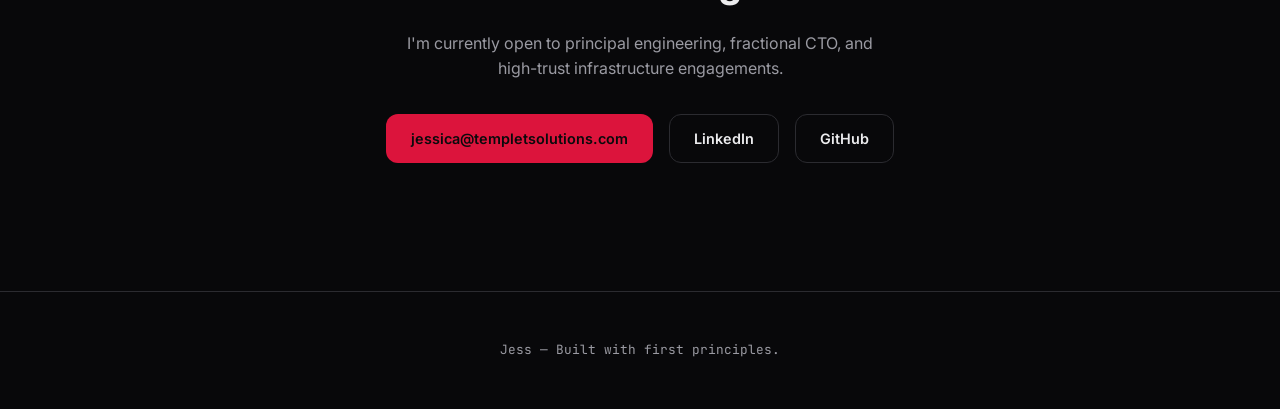
==== commit e52ee139: "corrected counter/wrangler" ====
--- a/index.html
+++ b/index.html
@@ -494,8 +494,13 @@
     .entry-video img {
       width: 100%;
       display: block;
-      aspect-ratio: 16/9;
+      aspect-ratio: 1280 / 598;
       object-fit: cover;
+      background: var(--bg);
+    }
+
+    .entry-video video {
+      cursor: pointer;
     }
 
     /* Skills */
@@ -760,7 +765,9 @@
             <div class="stack"><span>Kotlin</span><span>Spring Boot</span><span>Kafka</span><span>Postgres</span></div>
           </div>
           <div class="entry-video">
-            <img src="demo/rheologos.gif" alt="RheoLogos walkthrough: opening accounts, sending a transfer, and watching the Kafka outbox pipeline propagate to Redis" loading="lazy">
+            <video controls preload="metadata" playsinline poster="demo/rheologos-poster.jpg" aria-label="RheoLogos walkthrough: opening accounts, sending a transfer, and watching the Kafka outbox pipeline propagate to Redis">
+              <source src="demo/rheologos.mp4" type="video/mp4">
+            </video>
           </div>
         </div>
       </div>
@@ -774,7 +781,9 @@
             <div class="stack"><span>Go</span></div>
           </div>
           <div class="entry-video">
-            <img src="demo/flagforge.gif" alt="FlagForge walkthrough: creating a feature flag with a targeting rule and watching it appear in the audit log" loading="lazy">
+            <video controls preload="metadata" playsinline poster="demo/flagforge-poster.jpg" aria-label="FlagForge walkthrough: creating a feature flag with a targeting rule and watching it appear in the audit log">
+              <source src="demo/flagforge.mp4" type="video/mp4">
+            </video>
           </div>
         </div>
       </div>
@@ -788,7 +797,9 @@
             <div class="stack"><span>Go</span><span>SAML</span><span>OIDC</span><span>SCIM</span></div>
           </div>
           <div class="entry-video">
-            <img src="demo/b2bfp.gif" alt="B2B Federation Gateway walkthrough: SCIM-provisioning a user, then calling a protected API from inside and outside the corporate network to show the ABAC policy allow and deny" loading="lazy">
+            <video controls preload="metadata" playsinline poster="demo/b2bfp-poster.jpg" aria-label="B2B Federation Gateway walkthrough: SCIM-provisioning a user, then calling a protected API from inside and outside the corporate network to show the ABAC policy allow and deny">
+              <source src="demo/b2bfp.mp4" type="video/mp4">
+            </video>
           </div>
         </div>
       </div>
@@ -802,7 +813,9 @@
             <div class="stack"><span>Go</span><span>OAuth 2.1</span><span>OIDC</span></div>
           </div>
           <div class="entry-video">
-            <img src="demo/sidecar.gif" alt="Micro Identity Sidecar walkthrough: signing in through the OAuth 2.1 / PKCE authorization code flow and inspecting the decoded ID token claims" loading="lazy">
+            <video controls preload="metadata" playsinline poster="demo/sidecar-poster.jpg" aria-label="Micro Identity Sidecar walkthrough: signing in through the OAuth 2.1 / PKCE authorization code flow and inspecting the decoded ID token claims">
+              <source src="demo/sidecar.mp4" type="video/mp4">
+            </video>
           </div>
         </div>
       </div>
@@ -816,7 +829,9 @@
             <div class="stack"><span>Next.js</span><span>Postgres</span><span>CRDT sync</span></div>
           </div>
           <div class="entry-video">
-            <img src="demo/novastructur.gif" alt="NovaStructur walkthrough: opening an issue's detail view, then switching to the Kanban board" loading="lazy">
+            <video controls preload="metadata" playsinline poster="demo/novastructur-poster.jpg" aria-label="NovaStructur walkthrough: opening an issue's detail view, then switching to the Kanban board">
+              <source src="demo/novastructur.mp4" type="video/mp4">
+            </video>
           </div>
         </div>
       </div>
@@ -830,7 +845,9 @@
             <div class="stack"><span>Python</span><span>Flask</span></div>
           </div>
           <div class="entry-video">
-            <img src="demo/collabpm.gif" alt="CollabPM walkthrough: opening the Documents module and creating a new folder" loading="lazy">
+            <video controls preload="metadata" playsinline poster="demo/collabpm-poster.jpg" aria-label="CollabPM walkthrough: opening the Documents module and creating a new folder">
+              <source src="demo/collabpm.mp4" type="video/mp4">
+            </video>
           </div>
         </div>
       </div>
@@ -1018,9 +1035,14 @@
   <script>
     (function () {
       const services = [
+        // RheoLogos runs Kafka + Redis alongside the JVM app, so it's the
+        // slowest cold start here — dispatched first. These all fire
+        // together in the same tick regardless of array order (no await
+        // between them), so this mostly future-proofs against someone
+        // later making the loop sequential, not a real timing fix today.
+        { name: "RheoLogos", url: "https://rheologos.syntagmata.com/" },
         { name: "GNN PDE CFD", url: "https://gnn-pde-cfd.syntagmata.com/" },
         { name: "NovaStructur", url: "https://novastructur.onrender.com/" },
-        { name: "RheoLogos", url: "https://rheologos.syntagmata.com/" },
         { name: "FlagForge", url: "https://flagforge.syntagmata.com/" },
         { name: "B2B Federation Gateway", url: "https://b2bfp.syntagmata.com/" },
         { name: "Micro Identity Sidecar", url: "https://microidentitysidecar.syntagmata.com/" },
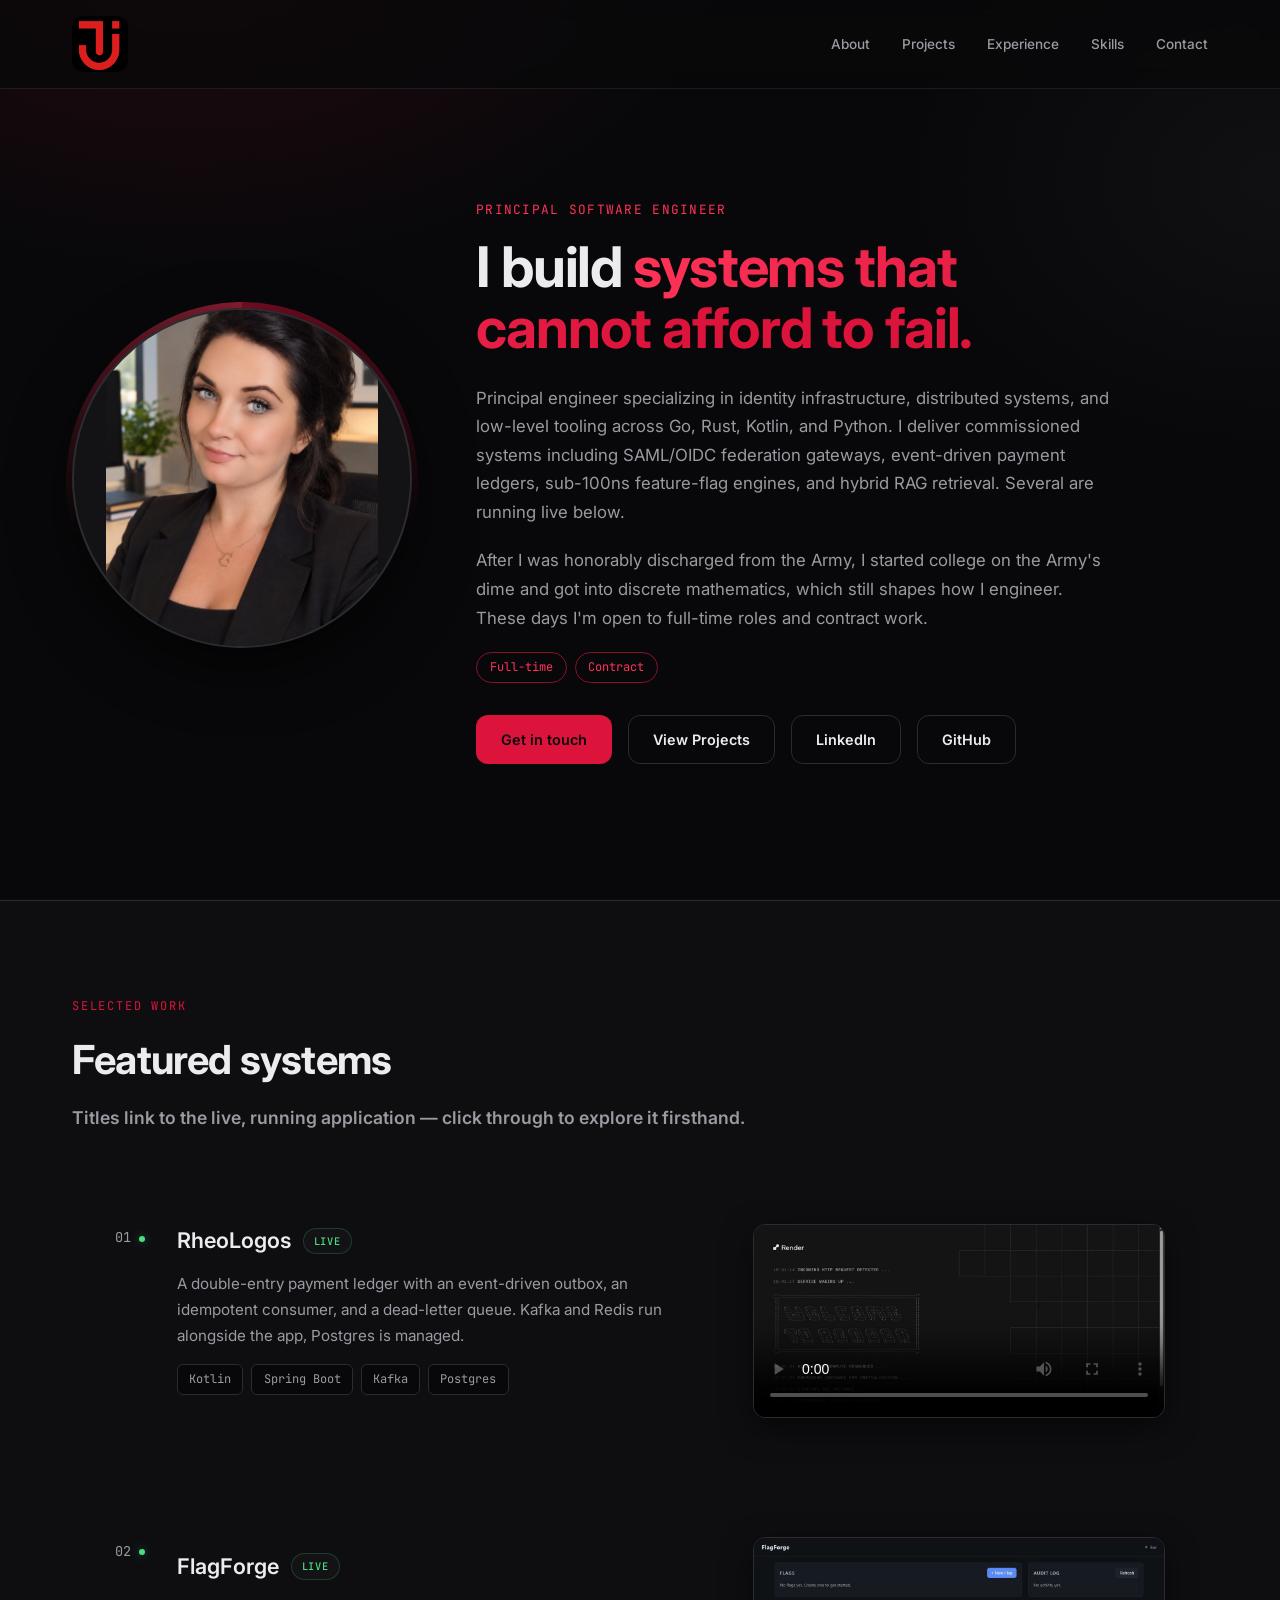
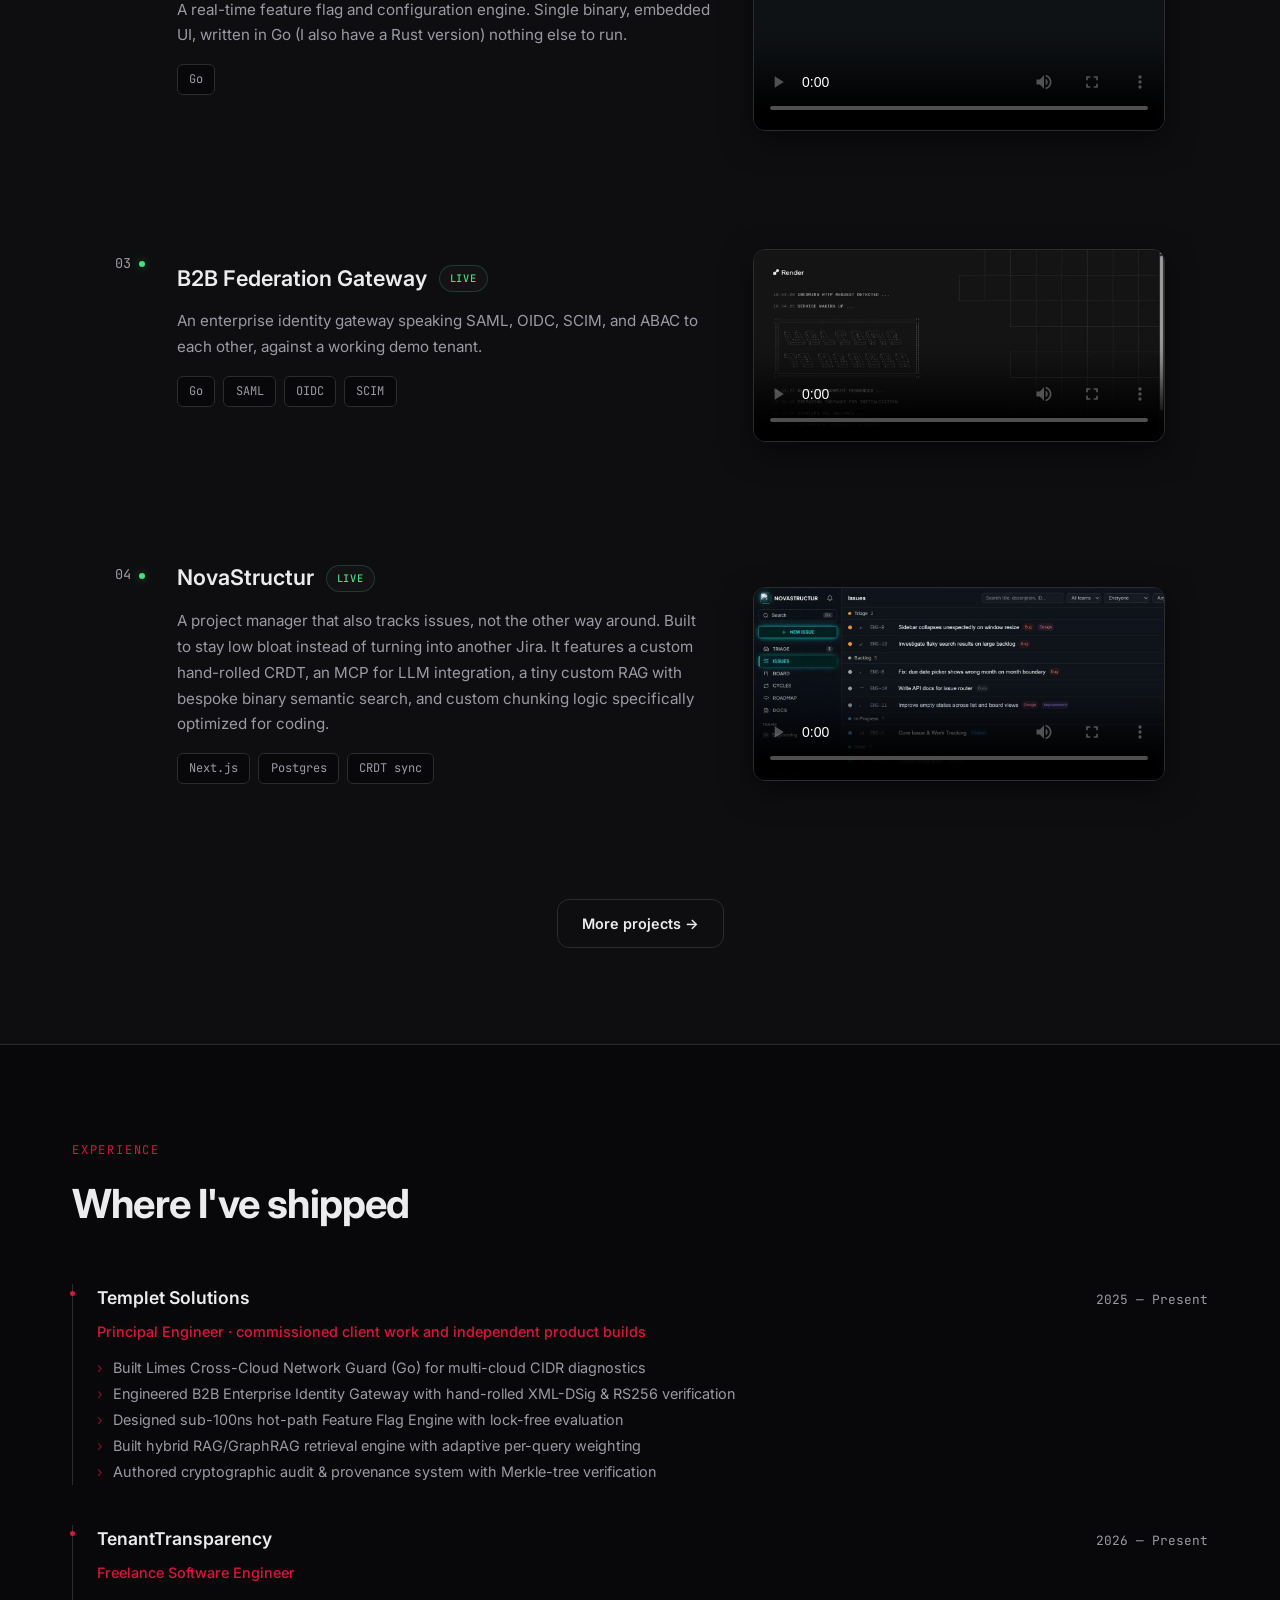
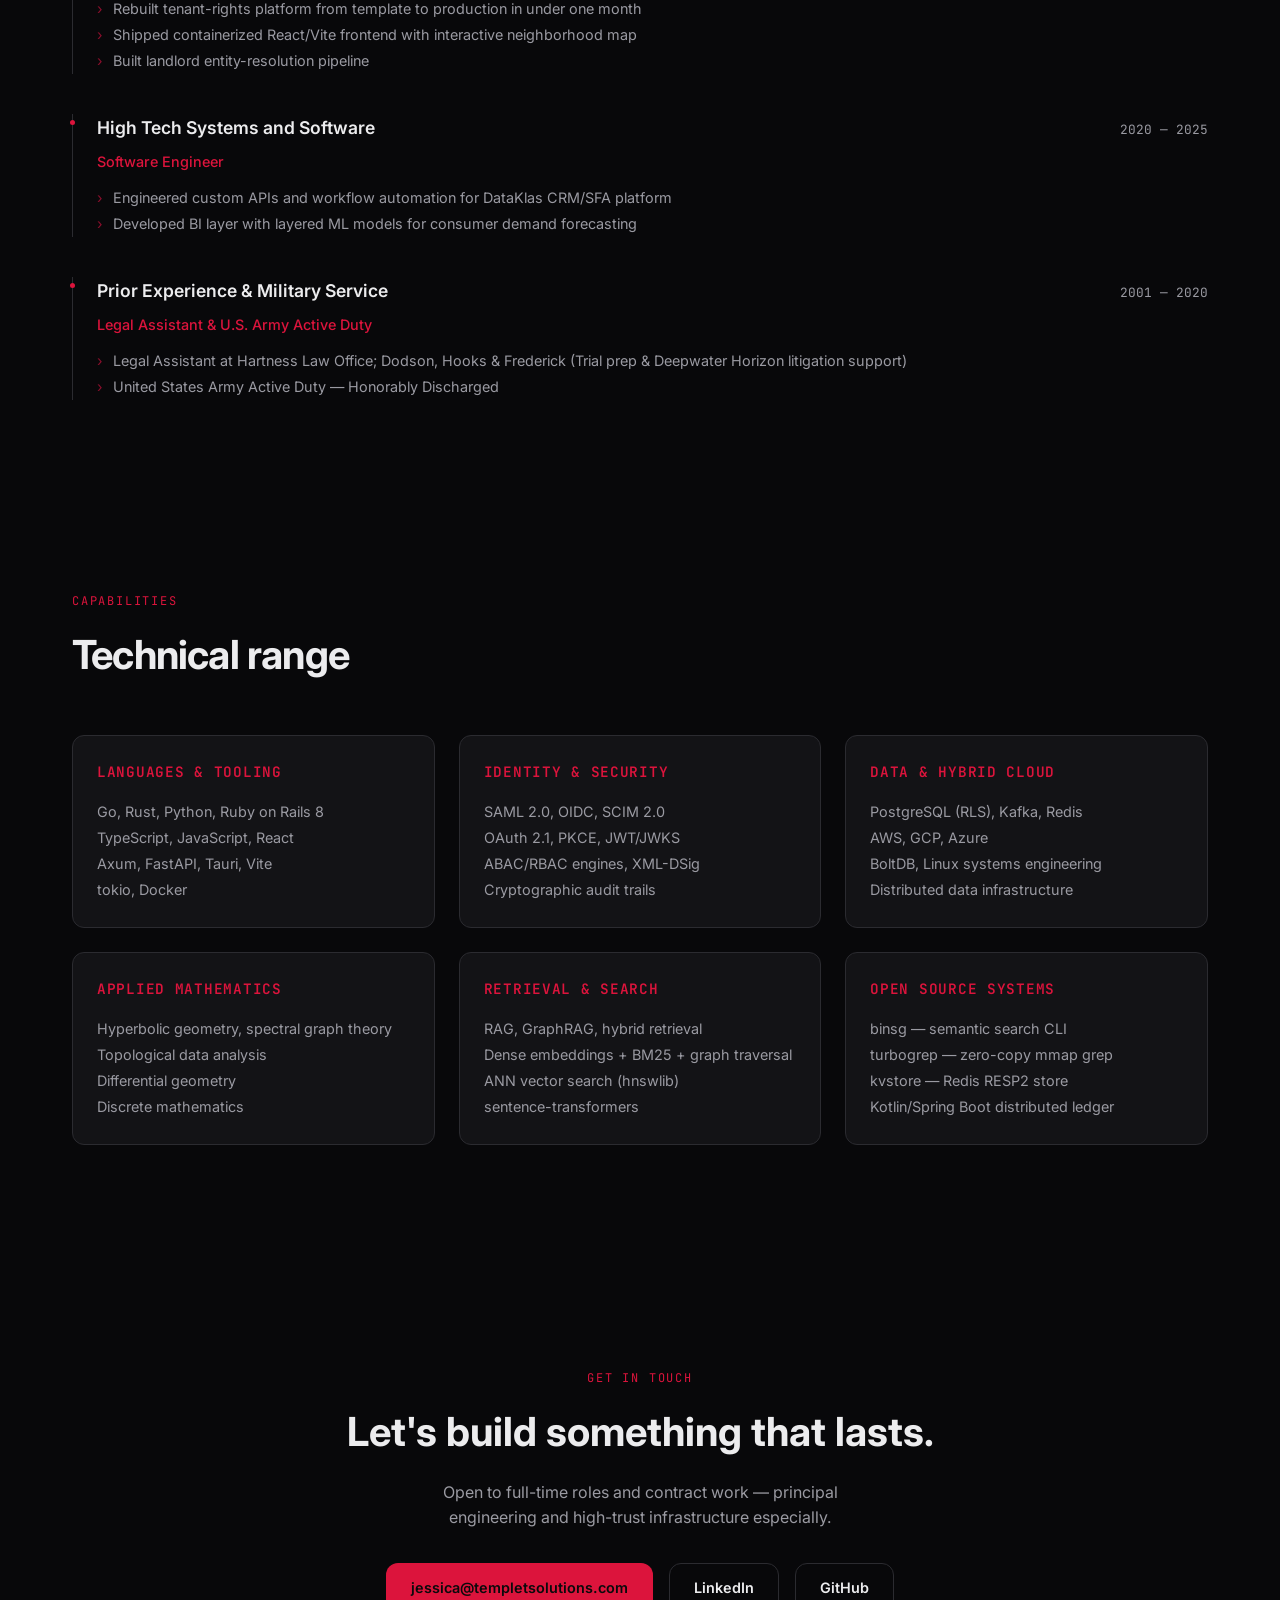
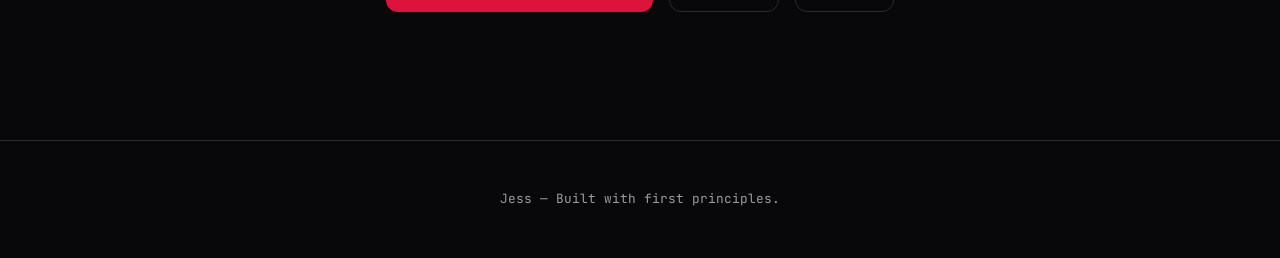
==== commit cd96d17d: "Split projects into featured and archive pages, refocus intro on work - Keep 4 featured projects on " ====
--- a/index.html
+++ b/index.html
@@ -12,683 +12,7 @@
   <link rel="preconnect" href="https://fonts.googleapis.com">
   <link rel="preconnect" href="https://fonts.gstatic.com" crossorigin>
   <link href="https://fonts.googleapis.com/css2?family=Inter:wght@300;400;500;600;700&family=JetBrains+Mono:wght@400;500&display=swap" rel="stylesheet">
-  <style>
-    :root {
-      --bg: #08080a;
-      --bg-elevated: #0e0e11;
-      --bg-card: #131316;
-      --border: #2b2b30;
-      --border-soft: #1c1c20;
-      --text-primary: #ececee;
-      --text-secondary: #9a9aa2;
-      --accent: #dc143c;
-      --accent-bright: #ff3358;
-      --accent-dim: #8c0f2c;
-      --accent-glow: rgba(220, 20, 60, 0.35);
-      --gray-shadow: rgba(160, 160, 170, 0.08);
-      --success: #4ade80;
-      --radius: 12px;
-      --max-width: 1200px;
-      --ease: cubic-bezier(0.22, 1, 0.36, 1);
-    }
-
-    * {
-      margin: 0;
-      padding: 0;
-      box-sizing: border-box;
-    }
-
-    html {
-      scroll-behavior: smooth;
-    }
-
-    body {
-      font-family: 'Inter', -apple-system, BlinkMacSystemFont, sans-serif;
-      background:
-        radial-gradient(ellipse 900px 600px at 15% -10%, rgba(220, 20, 60, 0.14), transparent 60%),
-        radial-gradient(ellipse 700px 500px at 100% 20%, rgba(150, 150, 160, 0.06), transparent 55%),
-        var(--bg);
-      background-attachment: fixed;
-      color: var(--text-primary);
-      line-height: 1.6;
-      -webkit-font-smoothing: antialiased;
-      overflow-x: hidden;
-    }
-
-    ::selection {
-      background: rgba(220, 20, 60, 0.3);
-      color: var(--text-primary);
-    }
-
-    @keyframes fadeInUp {
-      from { opacity: 0; transform: translateY(24px); }
-      to { opacity: 1; transform: translateY(0); }
-    }
-
-    @keyframes ringPulse {
-      0%, 100% { box-shadow: 0 0 0 0 var(--accent-glow), 0 20px 60px rgba(0,0,0,0.6); }
-      50% { box-shadow: 0 0 0 14px rgba(220, 20, 60, 0), 0 20px 70px rgba(0,0,0,0.65); }
-    }
-
-    @keyframes dotPulse {
-      0%, 100% { box-shadow: 0 0 0 0 rgba(74, 222, 128, 0.5); }
-      70% { box-shadow: 0 0 0 8px rgba(74, 222, 128, 0); }
-    }
-
-    @keyframes crimsonPulse {
-      0%, 100% { box-shadow: 0 0 0 0 rgba(220, 20, 60, 0.55); }
-      70% { box-shadow: 0 0 0 7px rgba(220, 20, 60, 0); }
-    }
-
-    @keyframes shimmer {
-      0% { background-position: -200% 0; }
-      100% { background-position: 200% 0; }
-    }
-
-    @keyframes fadeIn {
-      from { opacity: 0; }
-      to { opacity: 1; }
-    }
-
-    .reveal {
-      opacity: 0;
-      transform: translateY(24px);
-      transition: opacity 0.7s var(--ease), transform 0.7s var(--ease);
-    }
-
-    .reveal.is-visible {
-      opacity: 1;
-      transform: translateY(0);
-    }
-
-    /* Navigation */
-    nav {
-      position: fixed;
-      top: 0;
-      left: 0;
-      right: 0;
-      z-index: 100;
-      background: rgba(8, 8, 10, 0.75);
-      backdrop-filter: blur(12px);
-      border-bottom: 1px solid var(--border-soft);
-      animation: fadeIn 0.8s var(--ease) both;
-    }
-
-    .nav-inner {
-      max-width: var(--max-width);
-      margin: 0 auto;
-      padding: 1rem 2rem;
-      display: flex;
-      justify-content: space-between;
-      align-items: center;
-    }
-
-    .logo {
-      font-family: 'JetBrains Mono', monospace;
-      font-size: 0.9rem;
-      font-weight: 500;
-      color: var(--accent);
-      letter-spacing: -0.02em;
-    }
-
-    .nav-links {
-      display: flex;
-      gap: 2rem;
-      list-style: none;
-    }
-
-    .nav-links a {
-      position: relative;
-      color: var(--text-secondary);
-      text-decoration: none;
-      font-size: 0.85rem;
-      font-weight: 500;
-      transition: color 0.25s var(--ease);
-    }
-
-    .nav-links a::after {
-      content: '';
-      position: absolute;
-      left: 0;
-      bottom: -4px;
-      width: 100%;
-      height: 1px;
-      background: var(--accent);
-      transform: scaleX(0);
-      transform-origin: right;
-      transition: transform 0.3s var(--ease);
-    }
-
-    .nav-links a:hover {
-      color: var(--text-primary);
-    }
-
-    .nav-links a:hover::after {
-      transform: scaleX(1);
-      transform-origin: left;
-    }
-
-    /* Hero */
-    .hero {
-      min-height: 100vh;
-      display: flex;
-      align-items: center;
-      padding: 8rem 2rem 4rem;
-      max-width: var(--max-width);
-      margin: 0 auto;
-      gap: 4rem;
-    }
-
-    .hero-visual {
-      flex-shrink: 0;
-      position: relative;
-    }
-
-    .hero-visual {
-      animation: fadeInUp 0.9s var(--ease) both;
-    }
-
-    .hero-visual::before {
-      content: '';
-      position: absolute;
-      inset: -6px;
-      border-radius: 50%;
-      background: conic-gradient(from 0deg, var(--accent), transparent 30%, transparent 70%, var(--accent-bright));
-      opacity: 0.55;
-      z-index: -1;
-      animation: spin 8s linear infinite;
-    }
-
-    @keyframes spin {
-      to { transform: rotate(360deg); }
-    }
-
-    .hero-img {
-      width: 340px;
-      height: 340px;
-      border-radius: 50%;
-      object-fit: contain;
-      background: var(--bg-card);
-      border: 2px solid var(--border);
-      box-shadow: 0 20px 60px rgba(0,0,0,0.6);
-      animation: ringPulse 4s ease-in-out infinite;
-      transition: transform 0.4s var(--ease);
-    }
-
-    .hero-img:hover {
-      transform: scale(1.03);
-    }
-
-    .hero-content {
-      max-width: 640px;
-    }
-
-    .hero-greeting {
-      font-family: 'JetBrains Mono', monospace;
-      font-size: 0.8rem;
-      color: var(--accent-bright);
-      text-transform: uppercase;
-      letter-spacing: 0.1em;
-      margin-bottom: 1rem;
-      animation: fadeInUp 0.7s var(--ease) both;
-    }
-
-    .hero h1 {
-      font-size: clamp(2.2rem, 5vw, 3.5rem);
-      font-weight: 700;
-      line-height: 1.1;
-      margin-bottom: 1.5rem;
-      letter-spacing: -0.02em;
-      animation: fadeInUp 0.7s var(--ease) both;
-      animation-delay: 0.08s;
-    }
-
-    .hero h1 span {
-      background: linear-gradient(90deg, var(--accent-bright), var(--accent) 60%);
-      -webkit-background-clip: text;
-      background-clip: text;
-      color: transparent;
-    }
-
-    .hero p {
-      color: var(--text-secondary);
-      font-size: 1.05rem;
-      margin-bottom: 1.25rem;
-      line-height: 1.7;
-      animation: fadeInUp 0.7s var(--ease) both;
-    }
-
-    .hero p:nth-of-type(1) { animation-delay: 0.16s; }
-    .hero p:nth-of-type(2) { animation-delay: 0.24s; }
-    .hero p:nth-of-type(3) { animation-delay: 0.32s; }
-
-    .hero-cta {
-      margin-top: 2rem;
-      display: flex;
-      gap: 1rem;
-      flex-wrap: wrap;
-      animation: fadeInUp 0.7s var(--ease) both;
-      animation-delay: 0.4s;
-    }
-
-    .btn {
-      display: inline-flex;
-      align-items: center;
-      gap: 0.5rem;
-      padding: 0.75rem 1.5rem;
-      border-radius: var(--radius);
-      font-size: 0.9rem;
-      font-weight: 600;
-      text-decoration: none;
-      transition: all 0.25s var(--ease);
-      border: 1px solid transparent;
-    }
-
-    .btn-primary {
-      background: var(--accent);
-      color: #0a0a0c;
-      box-shadow: 0 0 0 0 var(--accent-glow);
-    }
-
-    .btn-primary:hover {
-      background: var(--accent-bright);
-      transform: translateY(-2px);
-      box-shadow: 0 8px 24px var(--accent-glow);
-    }
-
-    .btn-secondary {
-      border-color: var(--border);
-      color: var(--text-primary);
-      box-shadow: 0 0 0 0 rgba(160,160,170,0);
-    }
-
-    .btn-secondary:hover {
-      border-color: var(--accent);
-      color: var(--accent-bright);
-      transform: translateY(-2px);
-      box-shadow: 0 8px 20px rgba(0,0,0,0.4);
-    }
-
-    /* Section Layout */
-    section {
-      padding: 6rem 2rem;
-      max-width: var(--max-width);
-      margin: 0 auto;
-    }
-
-    .section-header {
-      margin-bottom: 3rem;
-    }
-
-    .section-label {
-      font-family: 'JetBrains Mono', monospace;
-      font-size: 0.75rem;
-      color: var(--accent);
-      text-transform: uppercase;
-      letter-spacing: 0.15em;
-      margin-bottom: 0.75rem;
-    }
-
-    .section-title {
-      font-size: clamp(1.8rem, 4vw, 2.5rem);
-      font-weight: 700;
-      letter-spacing: -0.02em;
-    }
-
-    .section-note {
-      color: var(--accent-bright);
-      font-size: 0.9rem;
-      margin-top: 0.75rem;
-      font-weight: 500;
-    }
-
-    /* Projects */
-    .projects {
-      background: var(--bg-elevated);
-      border-top: 1px solid var(--border);
-      border-bottom: 1px solid var(--border);
-    }
-
-    .entry {
-      display: grid;
-      grid-template-columns: auto 1fr;
-      gap: 2rem;
-      padding: 2.5rem;
-      margin: 0 0 2rem;
-      border: 3px solid transparent;
-      border-radius: var(--radius);
-      position: relative;
-      transition: background 0.35s var(--ease), box-shadow 0.35s var(--ease), transform 0.35s var(--ease), border-color 0.35s var(--ease);
-    }
-
-    .entry:hover {
-      background: var(--bg-card);
-      border-color: var(--accent);
-      box-shadow: 0 12px 32px rgba(0,0,0,0.45), 0 0 24px var(--accent-glow);
-      transform: translateY(-2px);
-    }
-
-    .entry:last-child {
-      margin-bottom: 0;
-    }
-
-    .entry-index {
-      font-family: 'JetBrains Mono', monospace;
-      font-size: 0.85rem;
-      color: var(--text-secondary);
-      white-space: nowrap;
-      padding-top: 0.25rem;
-    }
-
-    .entry-index .dot {
-      display: inline-block;
-      width: 6px;
-      height: 6px;
-      border-radius: 50%;
-      background: var(--accent);
-      margin-left: 0.5rem;
-      vertical-align: middle;
-    }
-
-    .entry.is-live .dot {
-      background: var(--success);
-      box-shadow: 0 0 8px rgba(74, 222, 128, 0.4);
-      animation: dotPulse 2s ease-in-out infinite;
-    }
-
-    .entry-body h3 {
-      font-size: 1.35rem;
-      font-weight: 600;
-      margin-bottom: 0.75rem;
-      display: flex;
-      align-items: center;
-      gap: 0.75rem;
-      flex-wrap: wrap;
-    }
-
-    .entry-body h3 a {
-      color: var(--text-primary);
-      text-decoration: none;
-      border-bottom: 1px solid transparent;
-      transition: border-color 0.2s;
-    }
-
-    .entry-body h3 a:hover {
-      border-color: var(--accent);
-      color: var(--accent);
-    }
-
-    .status-tag {
-      font-family: 'JetBrains Mono', monospace;
-      font-size: 0.65rem;
-      text-transform: uppercase;
-      letter-spacing: 0.08em;
-      padding: 0.25rem 0.6rem;
-      border-radius: 100px;
-      background: var(--bg-card);
-      border: 1px solid var(--border);
-      color: var(--text-secondary);
-      font-weight: 500;
-    }
-
-    .is-live .status-tag {
-      color: var(--success);
-      border-color: rgba(74, 222, 128, 0.2);
-    }
-
-    .entry-body p {
-      color: var(--text-secondary);
-      font-size: 0.95rem;
-      line-height: 1.7;
-      margin-bottom: 1rem;
-      max-width: 640px;
-    }
-
-    .stack {
-      display: flex;
-      flex-wrap: wrap;
-      gap: 0.5rem;
-      margin-bottom: 1.5rem;
-    }
-
-    .stack span {
-      font-family: 'JetBrains Mono', monospace;
-      font-size: 0.75rem;
-      padding: 0.3rem 0.7rem;
-      background: var(--bg);
-      border: 1px solid var(--border);
-      border-radius: 6px;
-      color: var(--text-secondary);
-      transition: border-color 0.25s var(--ease), color 0.25s var(--ease), transform 0.25s var(--ease);
-    }
-
-    .stack span:hover {
-      border-color: var(--accent-dim);
-      color: var(--accent-bright);
-      transform: translateY(-1px);
-    }
-
-    .entry-body.has-video {
-      display: grid;
-      grid-template-columns: minmax(0, 1.3fr) minmax(0, 1fr);
-      gap: 2.5rem;
-      align-items: center;
-    }
-
-    .entry-video {
-      width: 100%;
-      border-radius: var(--radius);
-      overflow: hidden;
-      border: 1px solid var(--border);
-      background: var(--bg);
-      box-shadow: 0 10px 30px rgba(0,0,0,0.5);
-      transition: box-shadow 0.35s var(--ease), border-color 0.35s var(--ease);
-    }
-
-    .entry-video:hover {
-      border-color: var(--border-soft);
-      box-shadow: 0 16px 40px rgba(0,0,0,0.6), 0 0 0 1px var(--gray-shadow);
-    }
-
-    .entry-video video,
-    .entry-video img {
-      width: 100%;
-      display: block;
-      aspect-ratio: 1280 / 598;
-      object-fit: cover;
-      background: var(--bg);
-    }
-
-    .entry-video video {
-      cursor: pointer;
-    }
-
-    /* Skills */
-    .skills-grid {
-      display: grid;
-      grid-template-columns: repeat(auto-fit, minmax(280px, 1fr));
-      gap: 1.5rem;
-    }
-
-    .skill-card {
-      background: var(--bg-card);
-      border: 1px solid var(--border);
-      border-radius: var(--radius);
-      padding: 1.5rem;
-      transition: transform 0.35s var(--ease), border-color 0.35s var(--ease), box-shadow 0.35s var(--ease);
-    }
-
-    .skill-card:hover {
-      transform: translateY(-4px);
-      border-color: var(--accent-dim);
-      box-shadow: 0 16px 32px rgba(0,0,0,0.5), 0 0 20px var(--accent-glow);
-    }
-
-    .skill-card h4 {
-      font-size: 0.9rem;
-      font-weight: 600;
-      margin-bottom: 1rem;
-      color: var(--accent);
-      font-family: 'JetBrains Mono', monospace;
-      text-transform: uppercase;
-      letter-spacing: 0.05em;
-    }
-
-    .skill-card ul {
-      list-style: none;
-      color: var(--text-secondary);
-      font-size: 0.9rem;
-      line-height: 1.8;
-    }
-
-    /* Experience */
-    .timeline {
-      display: flex;
-      flex-direction: column;
-      gap: 2.5rem;
-    }
-
-    .timeline-item {
-      position: relative;
-      padding-left: 1.5rem;
-      border-left: 1px solid var(--border);
-    }
-
-    .timeline-item {
-      transition: transform 0.3s var(--ease);
-    }
-
-    .timeline-item:hover {
-      transform: translateX(4px);
-    }
-
-    .timeline-item::before {
-      content: '';
-      position: absolute;
-      left: -3px;
-      top: 0.4rem;
-      width: 5px;
-      height: 5px;
-      border-radius: 50%;
-      background: var(--accent);
-      box-shadow: 0 0 0 0 var(--accent-glow);
-      animation: crimsonPulse 2.4s ease-in-out infinite;
-    }
-
-    .timeline-header {
-      display: flex;
-      justify-content: space-between;
-      align-items: baseline;
-      flex-wrap: wrap;
-      gap: 0.5rem;
-      margin-bottom: 0.5rem;
-    }
-
-    .timeline-header h4 {
-      font-size: 1.1rem;
-      font-weight: 600;
-    }
-
-    .timeline-header .date {
-      font-family: 'JetBrains Mono', monospace;
-      font-size: 0.8rem;
-      color: var(--text-secondary);
-    }
-
-    .timeline-item .role {
-      color: var(--accent);
-      font-size: 0.9rem;
-      font-weight: 500;
-      margin-bottom: 0.75rem;
-    }
-
-    .timeline-item ul {
-      list-style: none;
-      color: var(--text-secondary);
-      font-size: 0.9rem;
-      line-height: 1.8;
-    }
-
-    .timeline-item ul li {
-      position: relative;
-      padding-left: 1rem;
-    }
-
-    .timeline-item ul li::before {
-      content: '›';
-      position: absolute;
-      left: 0;
-      color: var(--accent-dim);
-    }
-
-    /* Contact */
-    .contact {
-      text-align: center;
-      padding: 8rem 2rem;
-    }
-
-    .contact h2 {
-      font-size: clamp(1.8rem, 4vw, 2.5rem);
-      margin-bottom: 1rem;
-    }
-
-    .contact p {
-      color: var(--text-secondary);
-      max-width: 480px;
-      margin: 0 auto 2rem;
-    }
-
-    .contact-links {
-      display: flex;
-      justify-content: center;
-      gap: 1rem;
-      flex-wrap: wrap;
-    }
-
-    footer {
-      text-align: center;
-      padding: 3rem 2rem;
-      color: var(--text-secondary);
-      font-size: 0.8rem;
-      border-top: 1px solid var(--border);
-      font-family: 'JetBrains Mono', monospace;
-    }
-
-    /* Responsive */
-    @media (max-width: 900px) {
-      .entry-body.has-video {
-        grid-template-columns: 1fr;
-      }
-    }
-
-    @media (max-width: 768px) {
-      .hero {
-        flex-direction: column;
-        text-align: center;
-        padding-top: 6rem;
-        gap: 2rem;
-      }
-
-      .hero-img {
-        width: 240px;
-        height: 240px;
-      }
-
-      .hero-cta {
-        justify-content: center;
-      }
-
-      .entry {
-        grid-template-columns: 1fr;
-        gap: 1rem;
-        padding: 1.5rem;
-      }
-
-      .nav-links {
-        display: none;
-      }
-    }
-  </style>
+  <link rel="stylesheet" href="styles.css">
 </head>
 <body>
 
@@ -710,29 +34,26 @@
       <img src="headshot.png" alt="Jess" class="hero-img" />
     </div>
     <div class="hero-content">
-      <div class="hero-greeting">Hi, I'm Jess</div>
+      <div class="hero-greeting">Principal Software Engineer</div>
       <h1>I build <span>systems that cannot afford to fail.</span></h1>
       <p>
-        My entry into software wasn't through a standard computer science pipeline; 
-        it was forged through discrete mathematics and military service. That background 
-        shaped how I approach engineering: structure first, absolute clarity on edge cases, 
-        and zero reliance on off-the-shelf abstractions when performance and data integrity 
-        are on the line.
+        Principal engineer specializing in identity infrastructure, distributed systems, 
+        and low-level tooling across Go, Rust, Kotlin, and Python. I deliver commissioned 
+        systems including SAML/OIDC federation gateways, event-driven payment ledgers, 
+        sub-100ns feature-flag engines, and hybrid RAG retrieval. Several are running 
+        live below.
       </p>
       <p>
-        I work primarily at the intersection of low-level systems, distributed reliability, 
-        and applied mathematics. Whether I am hand-writing zero-copy parsers in Rust, 
-        engineering network diagnostics in Go, or researching belief manifolds for AI memory 
-        architectures, my baseline requirement is the same: complete visibility into every 
-        layer of the execution stack.
+        After I was honorably discharged from the Army, I started college on the Army's 
+        dime and got into discrete mathematics, which still shapes how I engineer. 
+        These days I'm open to full-time roles and contract work.
       </p>
-      <p>
-        I don't hide the learning curve or pretend to have all the answers upfront. I dive 
-        into complex, uncharted domain space, map the mathematical boundaries, build the 
-        solution from first principles, and own the results.
-      </p>
+      <div class="engagement">
+        <span>Full-time</span><span>Contract</span>
+      </div>
       <div class="hero-cta">
-        <a href="#projects" class="btn btn-primary">View Projects</a>
+        <a href="#contact" class="btn btn-primary">Get in touch</a>
+        <a href="#projects" class="btn btn-secondary">View Projects</a>
         <a href="https://www.linkedin.com/in/jessicatemplet" target="_blank" class="btn btn-secondary">LinkedIn</a>
         <a href="https://github.com/JessicaTemplet" target="_blank" class="btn btn-secondary">GitHub</a>
       </div>
@@ -743,21 +64,12 @@
     <section>
       <div class="section-header reveal">
         <div class="section-label">Selected Work</div>
-        <h2 class="section-title">Production systems</h2>
+        <h2 class="section-title">Featured systems</h2>
         <p class="section-note">Titles link to the live, running application — click through to explore it firsthand.</p>
       </div>
 
       <div class="entry is-live reveal">
         <div class="entry-index">01<span class="dot"></span></div>
-        <div class="entry-body">
-          <h3><a href="https://gnn-pde-cfd.syntagmata.com" target="_blank" class="live-link" data-name="GNN PDE CFD">GNN PDE CFD</a> <span class="status-tag">live</span></h3>
-          <p>Built from scratch Graph Neural Network PDE solvers for computational fluid dynamics. With a validation dashboard that shows real output, including the fix for a spectral radius blow-up in autoregressive rollouts.</p>
-          <div class="stack"><span>PyTorch</span><span>GNN</span><span>PDE</span></div>
-        </div>
-      </div>
-
-      <div class="entry is-live reveal">
-        <div class="entry-index">02<span class="dot"></span></div>
         <div class="entry-body has-video">
           <div class="entry-text">
             <h3><a href="https://rheologos.syntagmata.com" target="_blank" class="live-link" data-name="RheoLogos">RheoLogos</a> <span class="status-tag">live</span></h3>
@@ -773,7 +85,7 @@
       </div>
 
       <div class="entry is-live reveal">
-        <div class="entry-index">03<span class="dot"></span></div>
+        <div class="entry-index">02<span class="dot"></span></div>
         <div class="entry-body has-video">
           <div class="entry-text">
             <h3><a href="https://flagforge.syntagmata.com" target="_blank" class="live-link" data-name="FlagForge">FlagForge</a> <span class="status-tag">live</span></h3>
@@ -789,7 +101,7 @@
       </div>
 
       <div class="entry is-live reveal">
-        <div class="entry-index">04<span class="dot"></span></div>
+        <div class="entry-index">03<span class="dot"></span></div>
         <div class="entry-body has-video">
           <div class="entry-text">
             <h3><a href="https://b2bfp.syntagmata.com" target="_blank" class="live-link" data-name="B2B Federation Gateway">B2B Federation Gateway</a> <span class="status-tag">live</span></h3>
@@ -805,23 +117,7 @@
       </div>
 
       <div class="entry is-live reveal">
-        <div class="entry-index">05<span class="dot"></span></div>
-        <div class="entry-body has-video">
-          <div class="entry-text">
-            <h3><a href="https://microidentitysidecar.syntagmata.com" target="_blank" class="live-link" data-name="Micro Identity Sidecar">Micro Identity Sidecar</a> <span class="status-tag">live</span></h3>
-            <p>A local-first OAuth 2.1 and OIDC authorization server, small enough to run as a sidecar next to whatever actually needs the auth.</p>
-            <div class="stack"><span>Go</span><span>OAuth 2.1</span><span>OIDC</span></div>
-          </div>
-          <div class="entry-video">
-            <video controls preload="metadata" playsinline poster="demo/sidecar-poster.jpg" aria-label="Micro Identity Sidecar walkthrough: signing in through the OAuth 2.1 / PKCE authorization code flow and inspecting the decoded ID token claims">
-              <source src="demo/sidecar.mp4" type="video/mp4">
-            </video>
-          </div>
-        </div>
-      </div>
-
-      <div class="entry is-live reveal">
-        <div class="entry-index">06<span class="dot"></span></div>
+        <div class="entry-index">04<span class="dot"></span></div>
         <div class="entry-body has-video">
           <div class="entry-text">
             <h3><a href="https://novastructur.onrender.com/login" target="_blank" class="live-link" data-name="NovaStructur">NovaStructur</a> <span class="status-tag">live</span></h3>
@@ -836,47 +132,8 @@
         </div>
       </div>
 
-      <div class="entry is-live reveal">
-        <div class="entry-index">07<span class="dot"></span></div>
-        <div class="entry-body has-video">
-          <div class="entry-text">
-            <h3><a href="https://acme.collabpm.syntagmata.com" target="_blank" class="live-link" data-name="CollabPM">CollabPM</a> <span class="status-tag">live</span></h3>
-            <p>A full blown collaborative project manager based on a Google Docs-style shared text editor over Action Cable with hand rolled custom CRDT, calendar and project intelligence MCP.</p>
-            <div class="stack"><span>Python</span><span>Flask</span></div>
-          </div>
-          <div class="entry-video">
-            <video controls preload="metadata" playsinline poster="demo/collabpm-poster.jpg" aria-label="CollabPM walkthrough: opening the Documents module and creating a new folder">
-              <source src="demo/collabpm.mp4" type="video/mp4">
-            </video>
-          </div>
-        </div>
-      </div>
-
-      <div class="entry reveal">
-        <div class="entry-index">08<span class="dot"></span></div>
-        <div class="entry-body">
-          <h3>Archivum <span class="status-tag">desktop</span></h3>
-          <p>A local-first document vault. Desktop only, so this one gets a walkthrough video instead of a link once it's recorded.</p>
-          <div class="stack"><span>Rust</span><span>Tauri</span></div>
-        </div>
-      </div>
-
-      <div class="entry reveal">
-        <div class="entry-index">09<span class="dot"></span></div>
-        <div class="entry-body">
-          <h3><a href="https://github.com/JessicaTemplet/limes" target="_blank">Limes</a> <span class="status-tag">terminal tool, source linked</span></h3>
-          <p>Diagnoses and fixes cross-cloud network conflicts: overlapping CIDR ranges, inconsistent private networking, DNS resolving differently across AWS, GCP, and Azure. Built alone, under production pressure, to fix a real outage. (It's not Limes like the fruit, it's Latin for frontier line or border defense).</p>
-          <div class="stack"><span>Go</span><span>CLI</span></div>
-        </div>
-      </div>
-
-      <div class="entry reveal">
-        <div class="entry-index">10<span class="dot"></span></div>
-        <div class="entry-body">
-          <h3>Stemma <span class="status-tag">building</span></h3>
-          <p>Detects instructions embedded in content headed for an LLM or agent, and traces where they actually came from before anything acts on them.</p>
-          <div class="stack"><span>Rust</span><span>WASM</span></div>
-        </div>
+      <div class="reveal" style="text-align:center;margin-top:3rem">
+        <a href="projects.html" class="btn btn-secondary">More projects →</a>
       </div>
     </section>
   </div>
@@ -892,7 +149,7 @@
           <h4>Templet Solutions</h4>
           <span class="date">2025 — Present</span>
         </div>
-        <div class="role">Principal Engineer (Fractional CTO)</div>
+        <div class="role">Principal Engineer · commissioned client work and independent product builds</div>
         <ul>
           <li>Built Limes Cross-Cloud Network Guard (Go) for multi-cloud CIDR diagnostics</li>
           <li>Engineered B2B Enterprise Identity Gateway with hand-rolled XML-DSig & RS256 verification</li>
@@ -1004,7 +261,7 @@
   <section class="contact" id="contact">
     <div class="section-label" style="justify-content:center;display:flex;">Get in touch</div>
     <h2>Let's build something that lasts.</h2>
-    <p>I'm currently open to principal engineering, fractional CTO, and high-trust infrastructure engagements.</p>
+    <p>Open to full-time roles and contract work — principal engineering and high-trust infrastructure especially.</p>
     <div class="contact-links">
       <a href="mailto:jessica@templetsolutions.com" class="btn btn-primary">jessica@templetsolutions.com</a>
       <a href="https://www.linkedin.com/in/jessicatemplet" target="_blank" class="btn btn-secondary">LinkedIn</a>
@@ -1016,21 +273,7 @@
     <p> Jess — Built with first principles.</p>
   </footer>
 
-  <script>
-    (function () {
-      const revealEls = document.querySelectorAll('.reveal');
-      const io = new IntersectionObserver((entries) => {
-        entries.forEach((entry, i) => {
-          if (entry.isIntersecting) {
-            entry.target.style.transitionDelay = (i % 6) * 0.06 + 's';
-            entry.target.classList.add('is-visible');
-            io.unobserve(entry.target);
-          }
-        });
-      }, { threshold: 0.12, rootMargin: '0px 0px -60px 0px' });
-      revealEls.forEach(el => io.observe(el));
-    })();
-  </script>
+  <script src="site.js"></script>
 
   <script>
     (function () {
@@ -1059,16 +302,6 @@
       // Give the browser a moment, then send a second pass.
       setTimeout(() => { services.forEach(wakeService); }, 10000);
 
-      // Route "live" project links through a custom waking screen instead
-      // of letting people land on Render's generic spin-up page.
-      document.querySelectorAll("a.live-link").forEach(link => {
-        link.addEventListener("click", function (e) {
-          e.preventDefault();
-          const to = encodeURIComponent(this.href);
-          const name = encodeURIComponent(this.dataset.name || this.textContent.trim());
-          window.open("launch.html?to=" + to + "&name=" + name, "_blank");
-        });
-      });
     })();
   </script>
 
--- a/styles.css
+++ b/styles.css
@@ -0,0 +1,693 @@
+:root {
+  --bg: #08080a;
+  --bg-elevated: #0e0e11;
+  --bg-card: #131316;
+  --border: #2b2b30;
+  --border-soft: #1c1c20;
+  --text-primary: #ececee;
+  --text-secondary: #9a9aa2;
+  --accent: #dc143c;
+  --accent-bright: #ff3358;
+  --accent-dim: #8c0f2c;
+  --accent-glow: rgba(220, 20, 60, 0.35);
+  --gray-shadow: rgba(160, 160, 170, 0.08);
+  --success: #4ade80;
+  --radius: 12px;
+  --max-width: 1200px;
+  --ease: cubic-bezier(0.22, 1, 0.36, 1);
+}
+
+* {
+  margin: 0;
+  padding: 0;
+  box-sizing: border-box;
+}
+
+html {
+  scroll-behavior: smooth;
+}
+
+body {
+  font-family: 'Inter', -apple-system, BlinkMacSystemFont, sans-serif;
+  background:
+    radial-gradient(ellipse 900px 600px at 15% -10%, rgba(220, 20, 60, 0.14), transparent 60%),
+    radial-gradient(ellipse 700px 500px at 100% 20%, rgba(150, 150, 160, 0.06), transparent 55%),
+    var(--bg);
+  background-attachment: fixed;
+  color: var(--text-primary);
+  line-height: 1.6;
+  -webkit-font-smoothing: antialiased;
+  overflow-x: hidden;
+}
+
+::selection {
+  background: rgba(220, 20, 60, 0.3);
+  color: var(--text-primary);
+}
+
+@keyframes fadeInUp {
+  from { opacity: 0; transform: translateY(24px); }
+  to { opacity: 1; transform: translateY(0); }
+}
+
+@keyframes ringPulse {
+  0%, 100% { box-shadow: 0 0 0 0 var(--accent-glow), 0 20px 60px rgba(0,0,0,0.6); }
+  50% { box-shadow: 0 0 0 14px rgba(220, 20, 60, 0), 0 20px 70px rgba(0,0,0,0.65); }
+}
+
+@keyframes dotPulse {
+  0%, 100% { box-shadow: 0 0 0 0 rgba(74, 222, 128, 0.5); }
+  70% { box-shadow: 0 0 0 8px rgba(74, 222, 128, 0); }
+}
+
+@keyframes crimsonPulse {
+  0%, 100% { box-shadow: 0 0 0 0 rgba(220, 20, 60, 0.55); }
+  70% { box-shadow: 0 0 0 7px rgba(220, 20, 60, 0); }
+}
+
+@keyframes shimmer {
+  0% { background-position: -200% 0; }
+  100% { background-position: 200% 0; }
+}
+
+@keyframes fadeIn {
+  from { opacity: 0; }
+  to { opacity: 1; }
+}
+
+.reveal {
+  opacity: 0;
+  transform: translateY(24px);
+  transition: opacity 0.7s var(--ease), transform 0.7s var(--ease);
+}
+
+.reveal.is-visible {
+  opacity: 1;
+  transform: translateY(0);
+}
+
+/* Navigation */
+nav {
+  position: fixed;
+  top: 0;
+  left: 0;
+  right: 0;
+  z-index: 100;
+  background: rgba(8, 8, 10, 0.75);
+  backdrop-filter: blur(12px);
+  border-bottom: 1px solid var(--border-soft);
+  animation: fadeIn 0.8s var(--ease) both;
+}
+
+.nav-inner {
+  max-width: var(--max-width);
+  margin: 0 auto;
+  padding: 1rem 2rem;
+  display: flex;
+  justify-content: space-between;
+  align-items: center;
+}
+
+.logo {
+  font-family: 'JetBrains Mono', monospace;
+  font-size: 0.9rem;
+  font-weight: 500;
+  color: var(--accent);
+  letter-spacing: -0.02em;
+}
+
+.nav-links {
+  display: flex;
+  gap: 2rem;
+  list-style: none;
+}
+
+.nav-links a {
+  position: relative;
+  color: var(--text-secondary);
+  text-decoration: none;
+  font-size: 0.85rem;
+  font-weight: 500;
+  transition: color 0.25s var(--ease);
+}
+
+.nav-links a::after {
+  content: '';
+  position: absolute;
+  left: 0;
+  bottom: -4px;
+  width: 100%;
+  height: 1px;
+  background: var(--accent);
+  transform: scaleX(0);
+  transform-origin: right;
+  transition: transform 0.3s var(--ease);
+}
+
+.nav-links a:hover {
+  color: var(--text-primary);
+}
+
+.nav-links a:hover::after {
+  transform: scaleX(1);
+  transform-origin: left;
+}
+
+/* Hero */
+.hero {
+  min-height: 100vh;
+  display: flex;
+  align-items: center;
+  padding: 8rem 2rem 4rem;
+  max-width: var(--max-width);
+  margin: 0 auto;
+  gap: 4rem;
+}
+
+.hero-visual {
+  flex-shrink: 0;
+  position: relative;
+}
+
+.hero-visual {
+  animation: fadeInUp 0.9s var(--ease) both;
+}
+
+.hero-visual::before {
+  content: '';
+  position: absolute;
+  inset: -6px;
+  border-radius: 50%;
+  background: conic-gradient(from 0deg, var(--accent), transparent 30%, transparent 70%, var(--accent-bright));
+  opacity: 0.55;
+  z-index: -1;
+  animation: spin 8s linear infinite;
+}
+
+@keyframes spin {
+  to { transform: rotate(360deg); }
+}
+
+.hero-img {
+  width: 340px;
+  height: 340px;
+  border-radius: 50%;
+  object-fit: contain;
+  background: var(--bg-card);
+  border: 2px solid var(--border);
+  box-shadow: 0 20px 60px rgba(0,0,0,0.6);
+  animation: ringPulse 4s ease-in-out infinite;
+  transition: transform 0.4s var(--ease);
+}
+
+.hero-img:hover {
+  transform: scale(1.03);
+}
+
+.hero-content {
+  max-width: 640px;
+}
+
+.hero-greeting {
+  font-family: 'JetBrains Mono', monospace;
+  font-size: 0.8rem;
+  color: var(--accent-bright);
+  text-transform: uppercase;
+  letter-spacing: 0.1em;
+  margin-bottom: 1rem;
+  animation: fadeInUp 0.7s var(--ease) both;
+}
+
+.hero h1 {
+  font-size: clamp(2.2rem, 5vw, 3.5rem);
+  font-weight: 700;
+  line-height: 1.1;
+  margin-bottom: 1.5rem;
+  letter-spacing: -0.02em;
+  animation: fadeInUp 0.7s var(--ease) both;
+  animation-delay: 0.08s;
+}
+
+.hero h1 span {
+  background: linear-gradient(90deg, var(--accent-bright), var(--accent) 60%);
+  -webkit-background-clip: text;
+  background-clip: text;
+  color: transparent;
+}
+
+.hero p {
+  color: var(--text-secondary);
+  font-size: 1.05rem;
+  margin-bottom: 1.25rem;
+  line-height: 1.7;
+  animation: fadeInUp 0.7s var(--ease) both;
+}
+
+.hero p:nth-of-type(1) { animation-delay: 0.16s; }
+.hero p:nth-of-type(2) { animation-delay: 0.24s; }
+.hero p:nth-of-type(3) { animation-delay: 0.32s; }
+
+.engagement {
+  display: flex;
+  flex-wrap: wrap;
+  gap: 0.5rem;
+  animation: fadeInUp 0.7s var(--ease) both;
+  animation-delay: 0.36s;
+}
+
+.engagement span {
+  font-family: 'JetBrains Mono', monospace;
+  font-size: 0.75rem;
+  padding: 0.3rem 0.8rem;
+  border: 1px solid var(--accent-dim);
+  border-radius: 100px;
+  color: var(--accent-bright);
+}
+
+.hero-cta {
+  margin-top: 2rem;
+  display: flex;
+  gap: 1rem;
+  flex-wrap: wrap;
+  animation: fadeInUp 0.7s var(--ease) both;
+  animation-delay: 0.4s;
+}
+
+.btn {
+  display: inline-flex;
+  align-items: center;
+  gap: 0.5rem;
+  padding: 0.75rem 1.5rem;
+  border-radius: var(--radius);
+  font-size: 0.9rem;
+  font-weight: 600;
+  text-decoration: none;
+  transition: all 0.25s var(--ease);
+  border: 1px solid transparent;
+}
+
+.btn-primary {
+  background: var(--accent);
+  color: #0a0a0c;
+  box-shadow: 0 0 0 0 var(--accent-glow);
+}
+
+.btn-primary:hover {
+  background: var(--accent-bright);
+  transform: translateY(-2px);
+  box-shadow: 0 8px 24px var(--accent-glow);
+}
+
+.btn-secondary {
+  border-color: var(--border);
+  color: var(--text-primary);
+  box-shadow: 0 0 0 0 rgba(160,160,170,0);
+}
+
+.btn-secondary:hover {
+  border-color: var(--accent);
+  color: var(--accent-bright);
+  transform: translateY(-2px);
+  box-shadow: 0 8px 20px rgba(0,0,0,0.4);
+}
+
+/* Section Layout */
+section {
+  padding: 6rem 2rem;
+  max-width: var(--max-width);
+  margin: 0 auto;
+}
+
+.section-header {
+  margin-bottom: 3rem;
+}
+
+.section-label {
+  font-family: 'JetBrains Mono', monospace;
+  font-size: 0.75rem;
+  color: var(--accent);
+  text-transform: uppercase;
+  letter-spacing: 0.15em;
+  margin-bottom: 0.75rem;
+}
+
+.section-title {
+  font-size: clamp(1.8rem, 4vw, 2.5rem);
+  font-weight: 700;
+  letter-spacing: -0.02em;
+}
+
+.section-note {
+  color: var(--text-secondary);
+  font-size: 1.1rem;
+  margin-top: 0.75rem;
+  font-weight: 600;
+}
+
+/* Projects */
+.projects {
+  background: var(--bg-elevated);
+  border-top: 1px solid var(--border);
+  border-bottom: 1px solid var(--border);
+}
+
+.entry {
+  display: grid;
+  grid-template-columns: auto 1fr;
+  gap: 2rem;
+  padding: 2.5rem;
+  margin: 0 0 2rem;
+  border: 3px solid transparent;
+  border-radius: var(--radius);
+  position: relative;
+  transition: background 0.35s var(--ease), box-shadow 0.35s var(--ease), transform 0.35s var(--ease), border-color 0.35s var(--ease);
+}
+
+.entry:hover {
+  background: var(--bg-card);
+  border-color: var(--accent);
+  box-shadow: 0 12px 32px rgba(0,0,0,0.45), 0 0 24px var(--accent-glow);
+  transform: translateY(-2px);
+}
+
+.entry:last-child {
+  margin-bottom: 0;
+}
+
+.entry-index {
+  font-family: 'JetBrains Mono', monospace;
+  font-size: 0.85rem;
+  color: var(--text-secondary);
+  white-space: nowrap;
+  padding-top: 0.25rem;
+}
+
+.entry-index .dot {
+  display: inline-block;
+  width: 6px;
+  height: 6px;
+  border-radius: 50%;
+  background: var(--accent);
+  margin-left: 0.5rem;
+  vertical-align: middle;
+}
+
+.entry.is-live .dot {
+  background: var(--success);
+  box-shadow: 0 0 8px rgba(74, 222, 128, 0.4);
+  animation: dotPulse 2s ease-in-out infinite;
+}
+
+.entry-body h3 {
+  font-size: 1.35rem;
+  font-weight: 600;
+  margin-bottom: 0.75rem;
+  display: flex;
+  align-items: center;
+  gap: 0.75rem;
+  flex-wrap: wrap;
+}
+
+.entry-body h3 a {
+  color: var(--text-primary);
+  text-decoration: none;
+  border-bottom: 1px solid transparent;
+  transition: border-color 0.2s;
+}
+
+.entry-body h3 a:hover {
+  border-color: var(--accent);
+  color: var(--accent);
+}
+
+.status-tag {
+  font-family: 'JetBrains Mono', monospace;
+  font-size: 0.65rem;
+  text-transform: uppercase;
+  letter-spacing: 0.08em;
+  padding: 0.25rem 0.6rem;
+  border-radius: 100px;
+  background: var(--bg-card);
+  border: 1px solid var(--border);
+  color: var(--text-secondary);
+  font-weight: 500;
+}
+
+.is-live .status-tag {
+  color: var(--success);
+  border-color: rgba(74, 222, 128, 0.2);
+}
+
+.entry-body p {
+  color: var(--text-secondary);
+  font-size: 0.95rem;
+  line-height: 1.7;
+  margin-bottom: 1rem;
+  max-width: 640px;
+}
+
+.stack {
+  display: flex;
+  flex-wrap: wrap;
+  gap: 0.5rem;
+  margin-bottom: 1.5rem;
+}
+
+.stack span {
+  font-family: 'JetBrains Mono', monospace;
+  font-size: 0.75rem;
+  padding: 0.3rem 0.7rem;
+  background: var(--bg);
+  border: 1px solid var(--border);
+  border-radius: 6px;
+  color: var(--text-secondary);
+  transition: border-color 0.25s var(--ease), color 0.25s var(--ease), transform 0.25s var(--ease);
+}
+
+.stack span:hover {
+  border-color: var(--accent-dim);
+  color: var(--accent-bright);
+  transform: translateY(-1px);
+}
+
+.entry-body.has-video {
+  display: grid;
+  grid-template-columns: minmax(0, 1.3fr) minmax(0, 1fr);
+  gap: 2.5rem;
+  align-items: center;
+}
+
+.entry-video {
+  width: 100%;
+  border-radius: var(--radius);
+  overflow: hidden;
+  border: 1px solid var(--border);
+  background: var(--bg);
+  box-shadow: 0 10px 30px rgba(0,0,0,0.5);
+  transition: box-shadow 0.35s var(--ease), border-color 0.35s var(--ease);
+}
+
+.entry-video:hover {
+  border-color: var(--border-soft);
+  box-shadow: 0 16px 40px rgba(0,0,0,0.6), 0 0 0 1px var(--gray-shadow);
+}
+
+.entry-video video,
+.entry-video img {
+  width: 100%;
+  display: block;
+  aspect-ratio: 1280 / 598;
+  object-fit: cover;
+  background: var(--bg);
+}
+
+.entry-video video {
+  cursor: pointer;
+}
+
+/* Skills */
+.skills-grid {
+  display: grid;
+  grid-template-columns: repeat(auto-fit, minmax(280px, 1fr));
+  gap: 1.5rem;
+}
+
+.skill-card {
+  background: var(--bg-card);
+  border: 1px solid var(--border);
+  border-radius: var(--radius);
+  padding: 1.5rem;
+  transition: transform 0.35s var(--ease), border-color 0.35s var(--ease), box-shadow 0.35s var(--ease);
+}
+
+.skill-card:hover {
+  transform: translateY(-4px);
+  border-color: var(--accent-dim);
+  box-shadow: 0 16px 32px rgba(0,0,0,0.5), 0 0 20px var(--accent-glow);
+}
+
+.skill-card h4 {
+  font-size: 0.9rem;
+  font-weight: 600;
+  margin-bottom: 1rem;
+  color: var(--accent);
+  font-family: 'JetBrains Mono', monospace;
+  text-transform: uppercase;
+  letter-spacing: 0.05em;
+}
+
+.skill-card ul {
+  list-style: none;
+  color: var(--text-secondary);
+  font-size: 0.9rem;
+  line-height: 1.8;
+}
+
+/* Experience */
+.timeline {
+  display: flex;
+  flex-direction: column;
+  gap: 2.5rem;
+}
+
+.timeline-item {
+  position: relative;
+  padding-left: 1.5rem;
+  border-left: 1px solid var(--border);
+}
+
+.timeline-item {
+  transition: transform 0.3s var(--ease);
+}
+
+.timeline-item:hover {
+  transform: translateX(4px);
+}
+
+.timeline-item::before {
+  content: '';
+  position: absolute;
+  left: -3px;
+  top: 0.4rem;
+  width: 5px;
+  height: 5px;
+  border-radius: 50%;
+  background: var(--accent);
+  box-shadow: 0 0 0 0 var(--accent-glow);
+  animation: crimsonPulse 2.4s ease-in-out infinite;
+}
+
+.timeline-header {
+  display: flex;
+  justify-content: space-between;
+  align-items: baseline;
+  flex-wrap: wrap;
+  gap: 0.5rem;
+  margin-bottom: 0.5rem;
+}
+
+.timeline-header h4 {
+  font-size: 1.1rem;
+  font-weight: 600;
+}
+
+.timeline-header .date {
+  font-family: 'JetBrains Mono', monospace;
+  font-size: 0.8rem;
+  color: var(--text-secondary);
+}
+
+.timeline-item .role {
+  color: var(--accent);
+  font-size: 0.9rem;
+  font-weight: 500;
+  margin-bottom: 0.75rem;
+}
+
+.timeline-item ul {
+  list-style: none;
+  color: var(--text-secondary);
+  font-size: 0.9rem;
+  line-height: 1.8;
+}
+
+.timeline-item ul li {
+  position: relative;
+  padding-left: 1rem;
+}
+
+.timeline-item ul li::before {
+  content: '›';
+  position: absolute;
+  left: 0;
+  color: var(--accent-dim);
+}
+
+/* Contact */
+.contact {
+  text-align: center;
+  padding: 8rem 2rem;
+}
+
+.contact h2 {
+  font-size: clamp(1.8rem, 4vw, 2.5rem);
+  margin-bottom: 1rem;
+}
+
+.contact p {
+  color: var(--text-secondary);
+  max-width: 480px;
+  margin: 0 auto 2rem;
+}
+
+.contact-links {
+  display: flex;
+  justify-content: center;
+  gap: 1rem;
+  flex-wrap: wrap;
+}
+
+footer {
+  text-align: center;
+  padding: 3rem 2rem;
+  color: var(--text-secondary);
+  font-size: 0.8rem;
+  border-top: 1px solid var(--border);
+  font-family: 'JetBrains Mono', monospace;
+}
+
+/* Responsive */
+@media (max-width: 900px) {
+  .entry-body.has-video {
+    grid-template-columns: 1fr;
+  }
+}
+
+@media (max-width: 768px) {
+  .hero {
+    flex-direction: column;
+    text-align: center;
+    padding-top: 6rem;
+    gap: 2rem;
+  }
+
+  .hero-img {
+    width: 240px;
+    height: 240px;
+  }
+
+  .hero-cta,
+  .engagement {
+    justify-content: center;
+  }
+
+  .entry {
+    grid-template-columns: 1fr;
+    gap: 1rem;
+    padding: 1.5rem;
+  }
+
+  .nav-links {
+    display: none;
+  }
+}
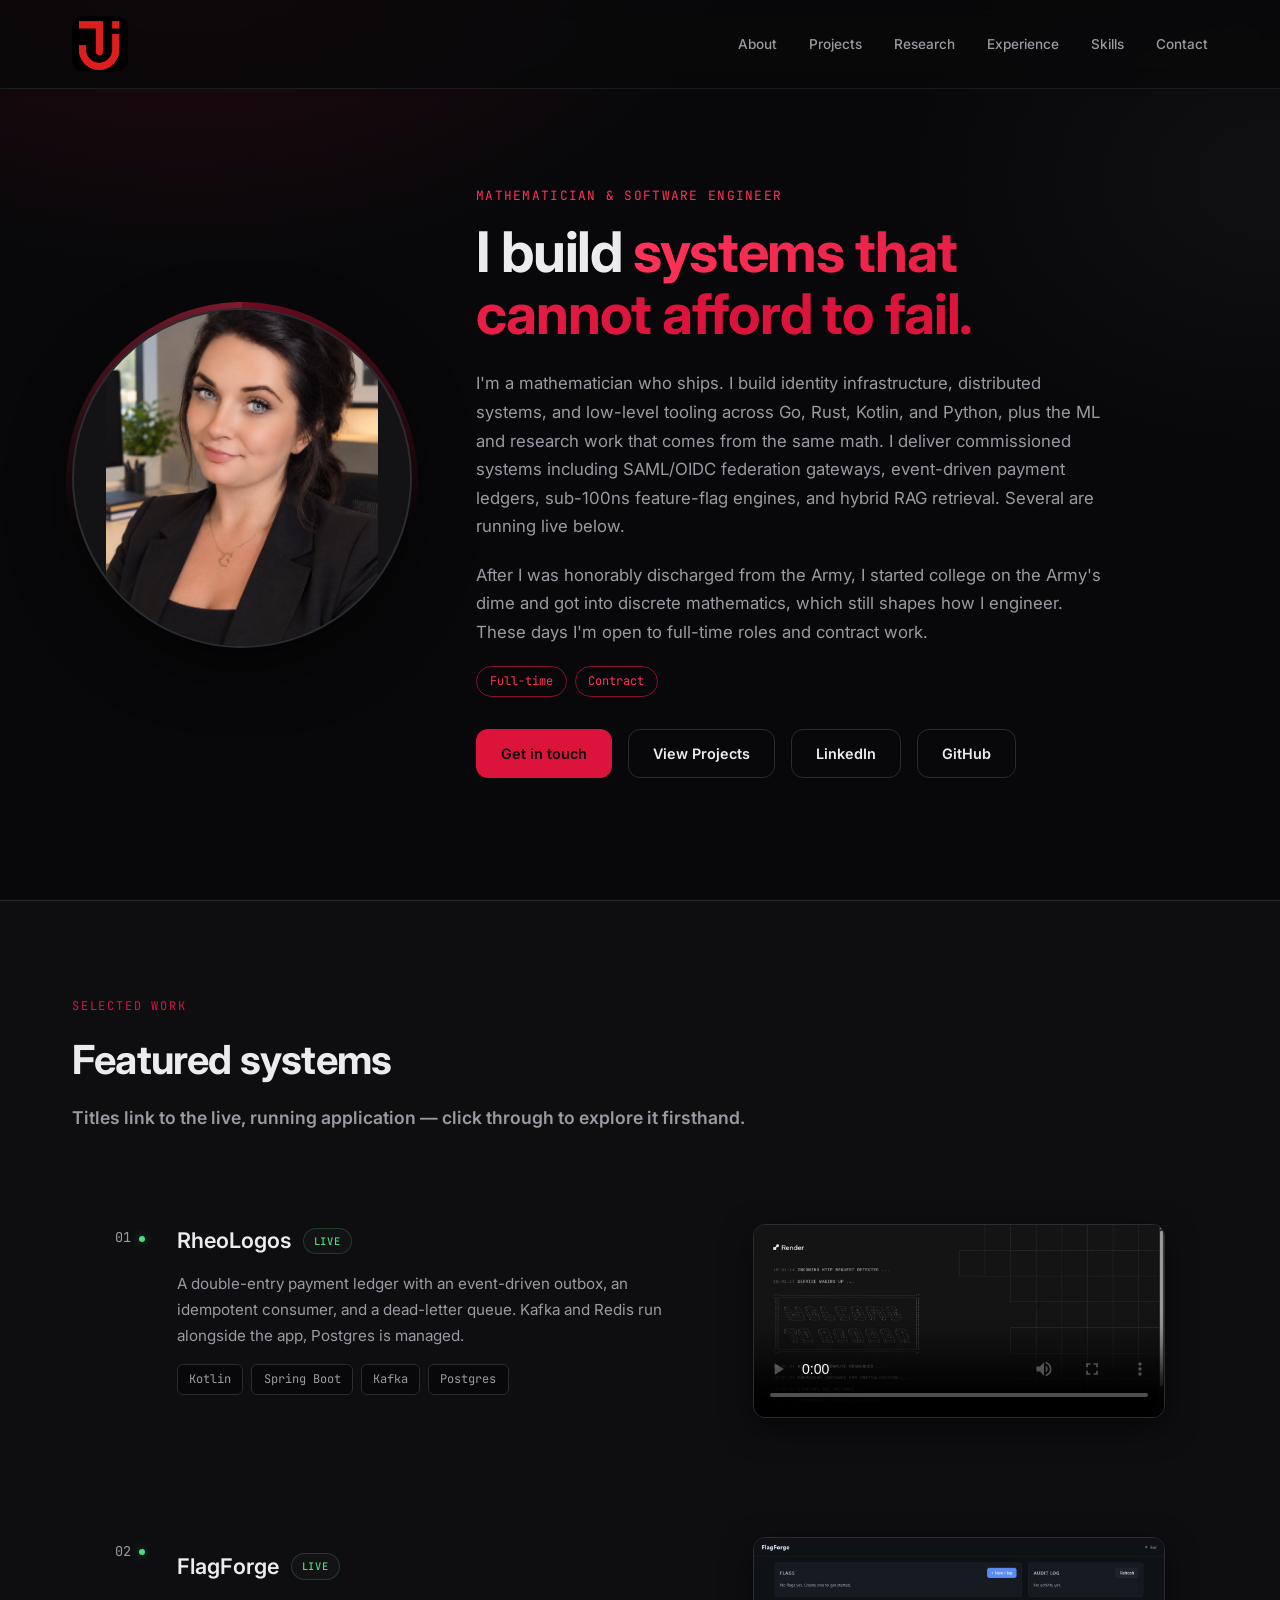
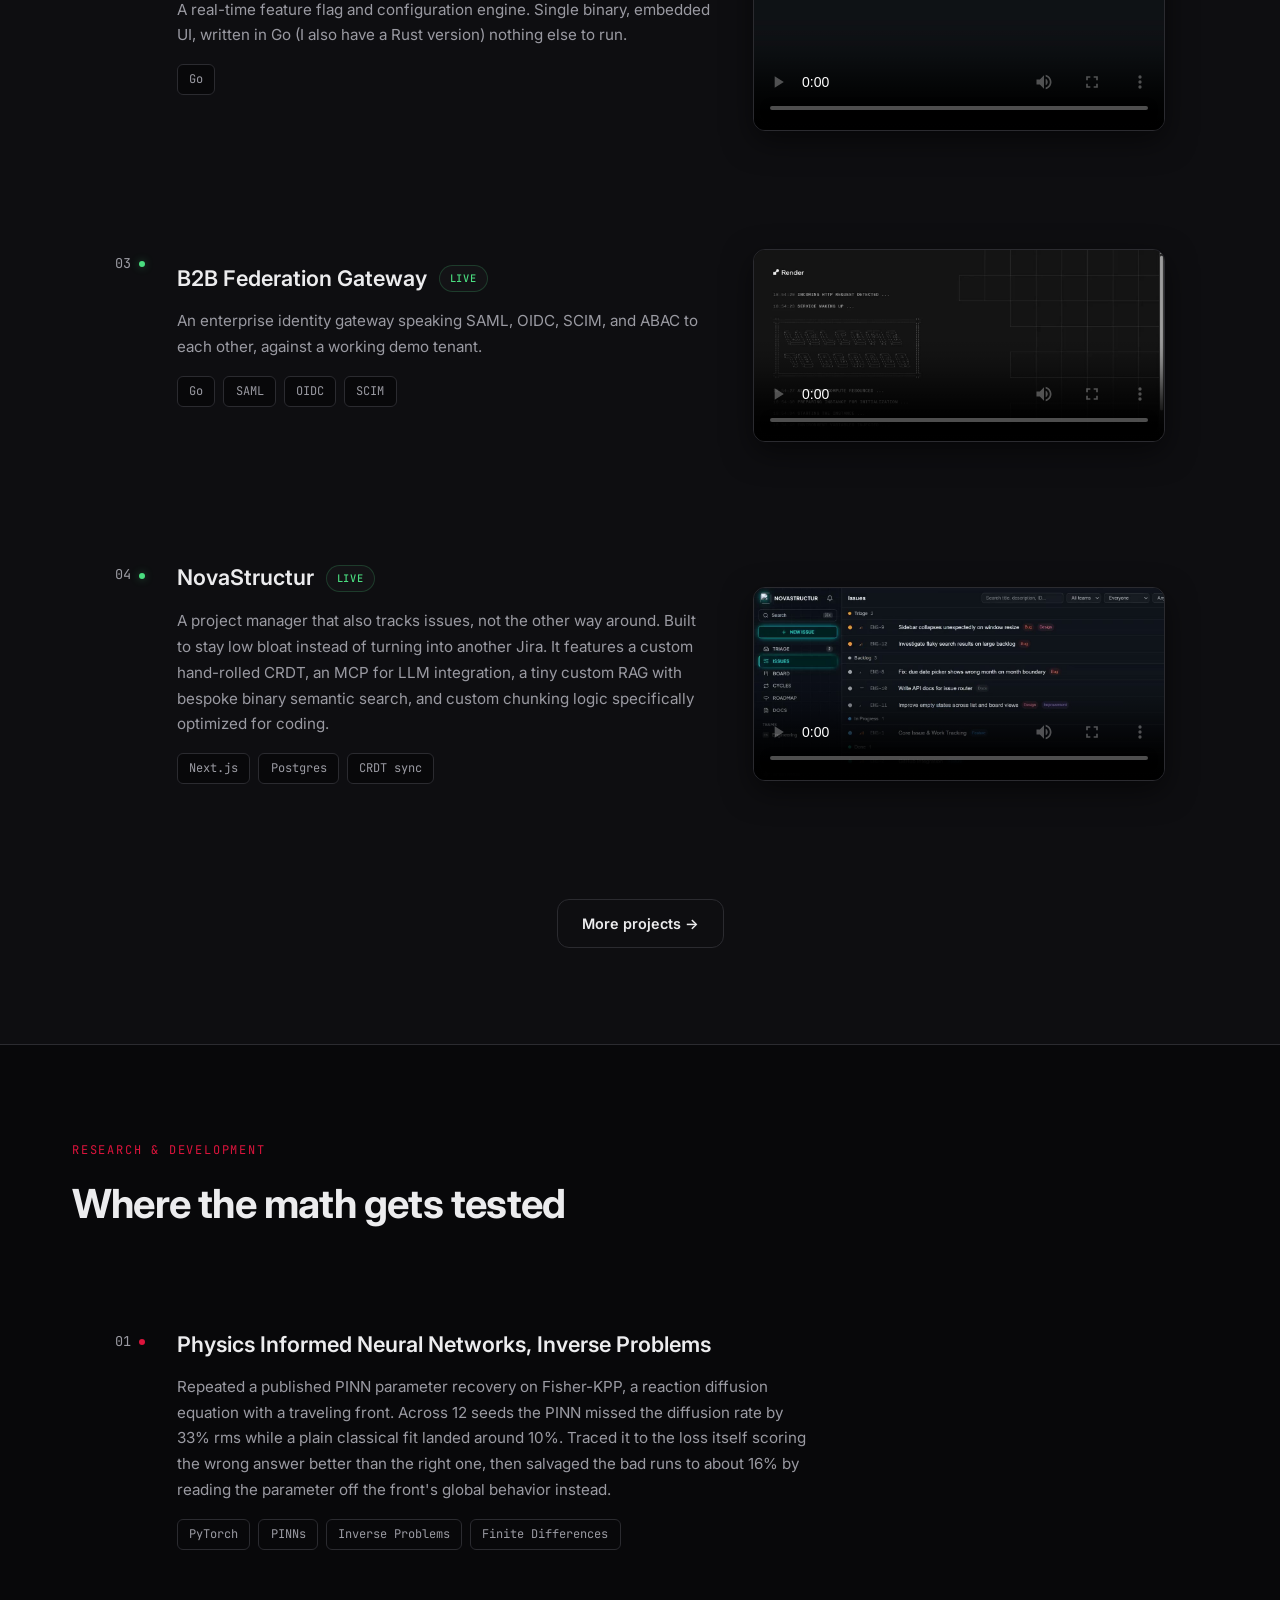
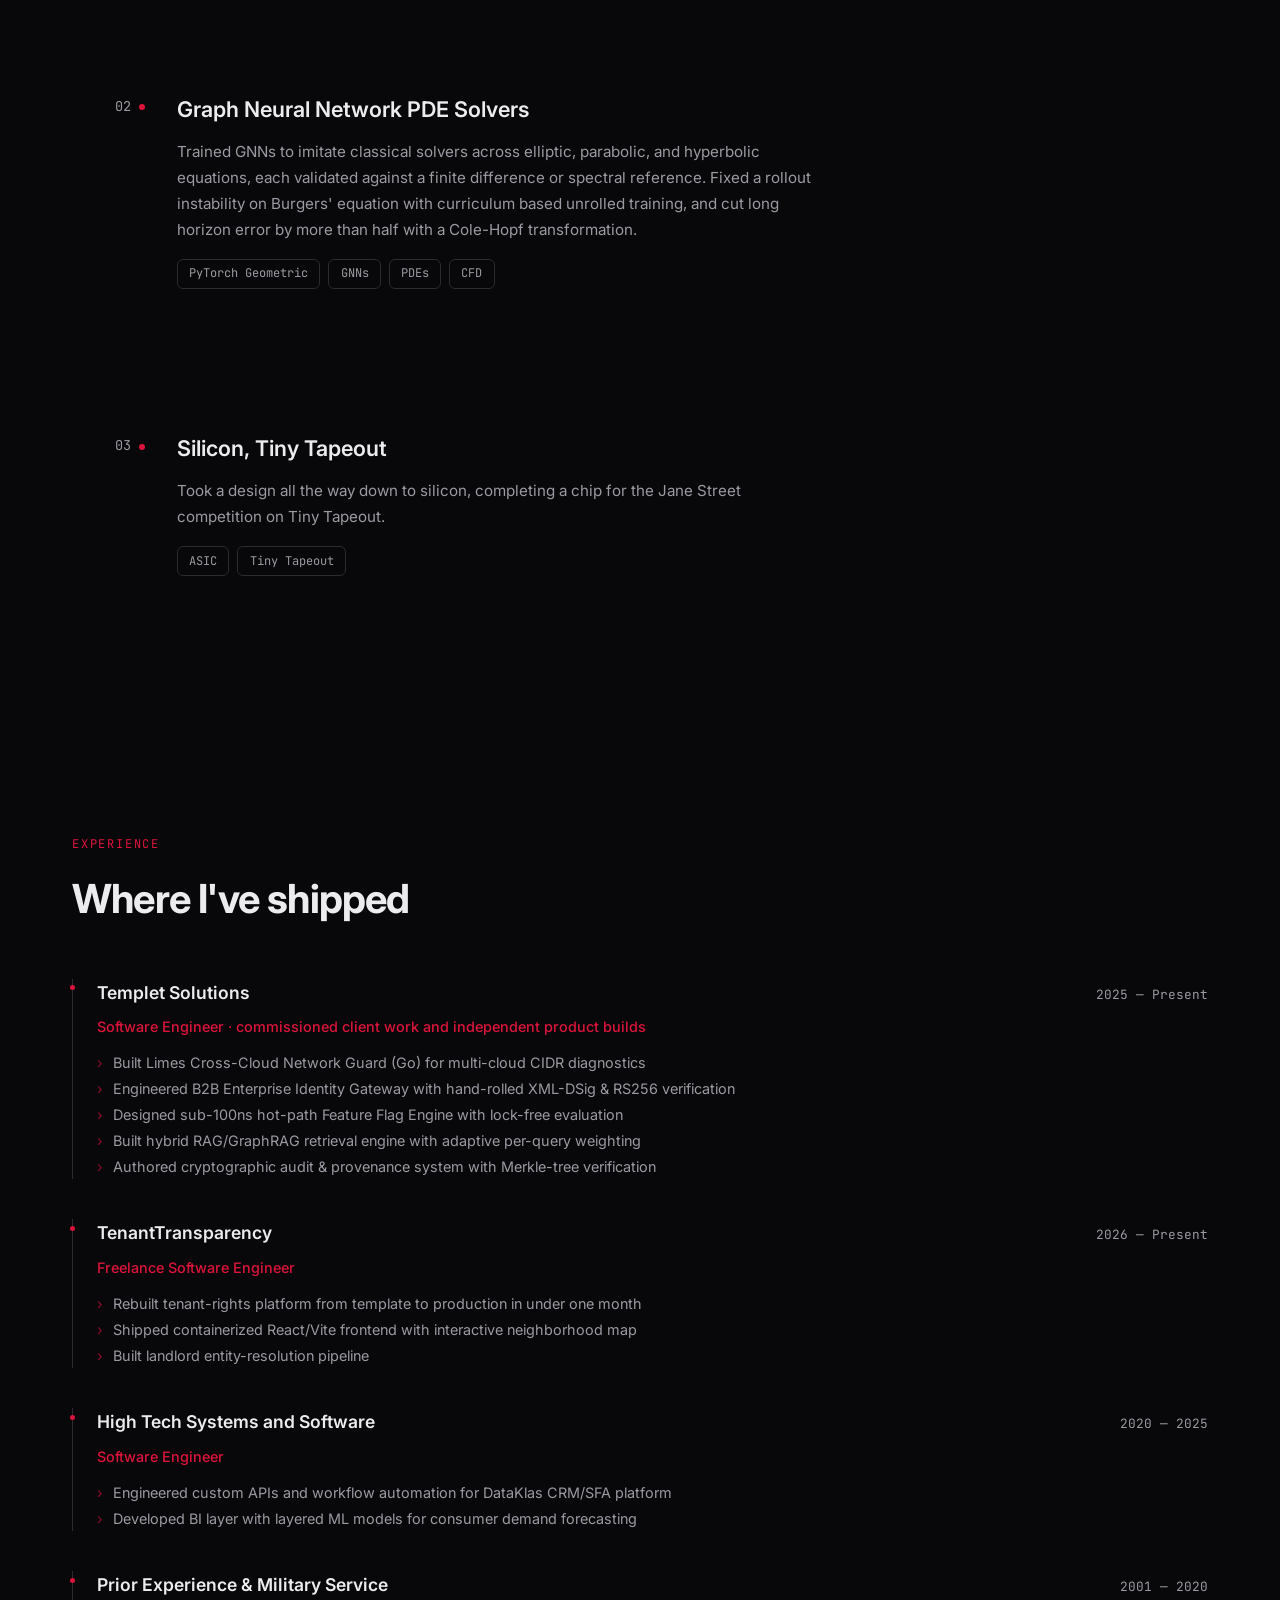
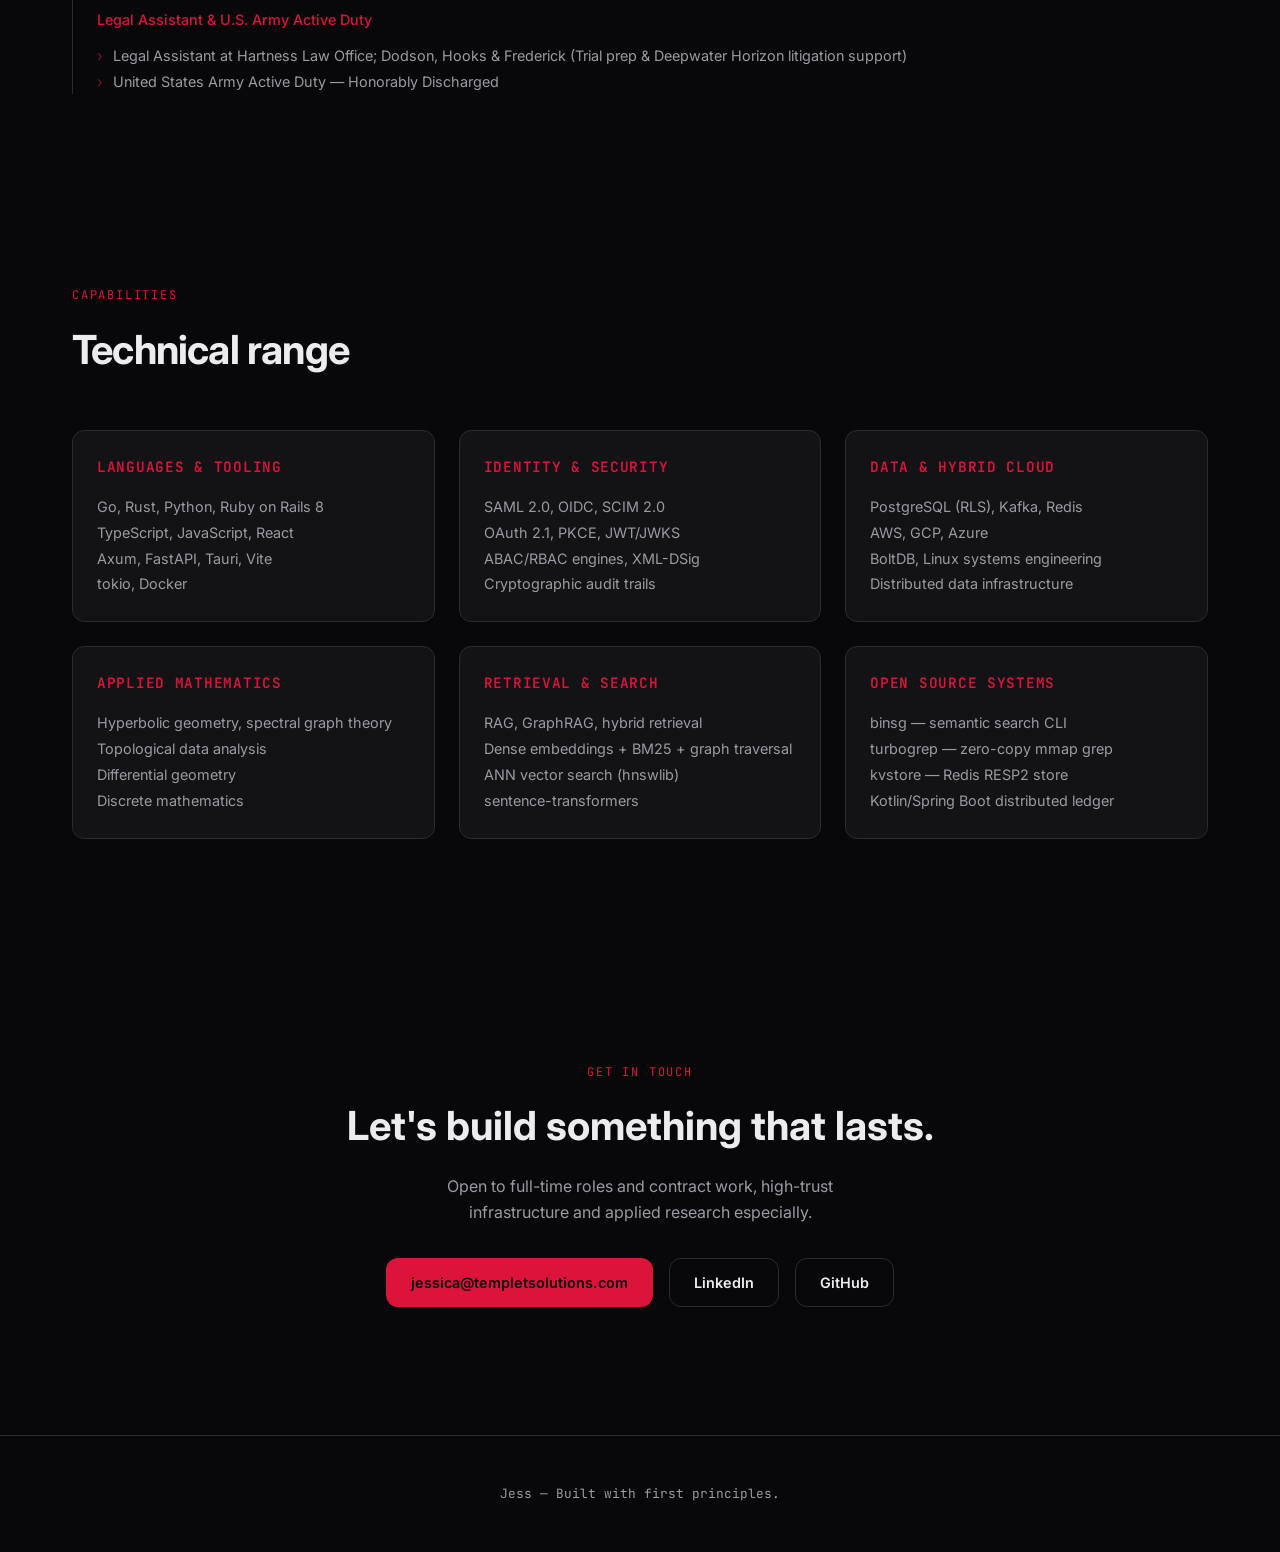
==== commit 74ae34bb: "Retitle to Mathematician & Software Engineer and add Research & Development section Co-Authored-By: " ====
--- a/index.html
+++ b/index.html
@@ -3,7 +3,7 @@
 <head>
   <meta charset="UTF-8" />
   <meta name="viewport" content="width=device-width, initial-scale=1.0" />
-  <title>Jess — Principal Software Engineer</title>
+  <title>Jess | Mathematician &amp; Software Engineer</title>
     <link rel="icon" type="image/x-icon" href="favicon.ico">
     <link rel="icon" type="image/png" sizes="32x32" href="favicon-32x32.png">
     <link rel="icon" type="image/png" sizes="16x16" href="favicon-16x16.png">
@@ -22,6 +22,7 @@
       <ul class="nav-links">
         <li><a href="#about">About</a></li>
         <li><a href="#projects">Projects</a></li>
+        <li><a href="#research">Research</a></li>
         <li><a href="#experience">Experience</a></li>
         <li><a href="#skills">Skills</a></li>
         <li><a href="#contact">Contact</a></li>
@@ -34,14 +35,14 @@
       <img src="headshot.png" alt="Jess" class="hero-img" />
     </div>
     <div class="hero-content">
-      <div class="hero-greeting">Principal Software Engineer</div>
+      <div class="hero-greeting">Mathematician &amp; Software Engineer</div>
       <h1>I build <span>systems that cannot afford to fail.</span></h1>
       <p>
-        Principal engineer specializing in identity infrastructure, distributed systems, 
-        and low-level tooling across Go, Rust, Kotlin, and Python. I deliver commissioned 
-        systems including SAML/OIDC federation gateways, event-driven payment ledgers, 
-        sub-100ns feature-flag engines, and hybrid RAG retrieval. Several are running 
-        live below.
+        I'm a mathematician who ships. I build identity infrastructure, distributed systems,
+        and low-level tooling across Go, Rust, Kotlin, and Python, plus the ML and research
+        work that comes from the same math. I deliver commissioned systems including
+        SAML/OIDC federation gateways, event-driven payment ledgers, sub-100ns feature-flag
+        engines, and hybrid RAG retrieval. Several are running live below.
       </p>
       <p>
         After I was honorably discharged from the Army, I started college on the Army's 
@@ -138,6 +139,40 @@
     </section>
   </div>
 
+  <section id="research">
+    <div class="section-header reveal">
+      <div class="section-label">Research &amp; Development</div>
+      <h2 class="section-title">Where the math gets tested</h2>
+    </div>
+
+    <div class="entry reveal">
+      <div class="entry-index">01<span class="dot"></span></div>
+      <div class="entry-body">
+        <h3>Physics Informed Neural Networks, Inverse Problems</h3>
+        <p>Repeated a published PINN parameter recovery on Fisher-KPP, a reaction diffusion equation with a traveling front. Across 12 seeds the PINN missed the diffusion rate by 33% rms while a plain classical fit landed around 10%. Traced it to the loss itself scoring the wrong answer better than the right one, then salvaged the bad runs to about 16% by reading the parameter off the front's global behavior instead.</p>
+        <div class="stack"><span>PyTorch</span><span>PINNs</span><span>Inverse Problems</span><span>Finite Differences</span></div>
+      </div>
+    </div>
+
+    <div class="entry reveal">
+      <div class="entry-index">02<span class="dot"></span></div>
+      <div class="entry-body">
+        <h3><a href="https://github.com/JessicaTemplet/gnn-pde-cfd" target="_blank">Graph Neural Network PDE Solvers</a></h3>
+        <p>Trained GNNs to imitate classical solvers across elliptic, parabolic, and hyperbolic equations, each validated against a finite difference or spectral reference. Fixed a rollout instability on Burgers' equation with curriculum based unrolled training, and cut long horizon error by more than half with a Cole-Hopf transformation.</p>
+        <div class="stack"><span>PyTorch Geometric</span><span>GNNs</span><span>PDEs</span><span>CFD</span></div>
+      </div>
+    </div>
+
+    <div class="entry reveal">
+      <div class="entry-index">03<span class="dot"></span></div>
+      <div class="entry-body">
+        <h3>Silicon, Tiny Tapeout</h3>
+        <p>Took a design all the way down to silicon, completing a chip for the Jane Street competition on Tiny Tapeout.</p>
+        <div class="stack"><span>ASIC</span><span>Tiny Tapeout</span></div>
+      </div>
+    </div>
+  </section>
+
   <section id="experience">
     <div class="section-header reveal">
       <div class="section-label">Experience</div>
@@ -149,7 +184,7 @@
           <h4>Templet Solutions</h4>
           <span class="date">2025 — Present</span>
         </div>
-        <div class="role">Principal Engineer · commissioned client work and independent product builds</div>
+        <div class="role">Software Engineer · commissioned client work and independent product builds</div>
         <ul>
           <li>Built Limes Cross-Cloud Network Guard (Go) for multi-cloud CIDR diagnostics</li>
           <li>Engineered B2B Enterprise Identity Gateway with hand-rolled XML-DSig & RS256 verification</li>
@@ -261,7 +296,7 @@
   <section class="contact" id="contact">
     <div class="section-label" style="justify-content:center;display:flex;">Get in touch</div>
     <h2>Let's build something that lasts.</h2>
-    <p>Open to full-time roles and contract work — principal engineering and high-trust infrastructure especially.</p>
+    <p>Open to full-time roles and contract work, high-trust infrastructure and applied research especially.</p>
     <div class="contact-links">
       <a href="mailto:jessica@templetsolutions.com" class="btn btn-primary">jessica@templetsolutions.com</a>
       <a href="https://www.linkedin.com/in/jessicatemplet" target="_blank" class="btn btn-secondary">LinkedIn</a>
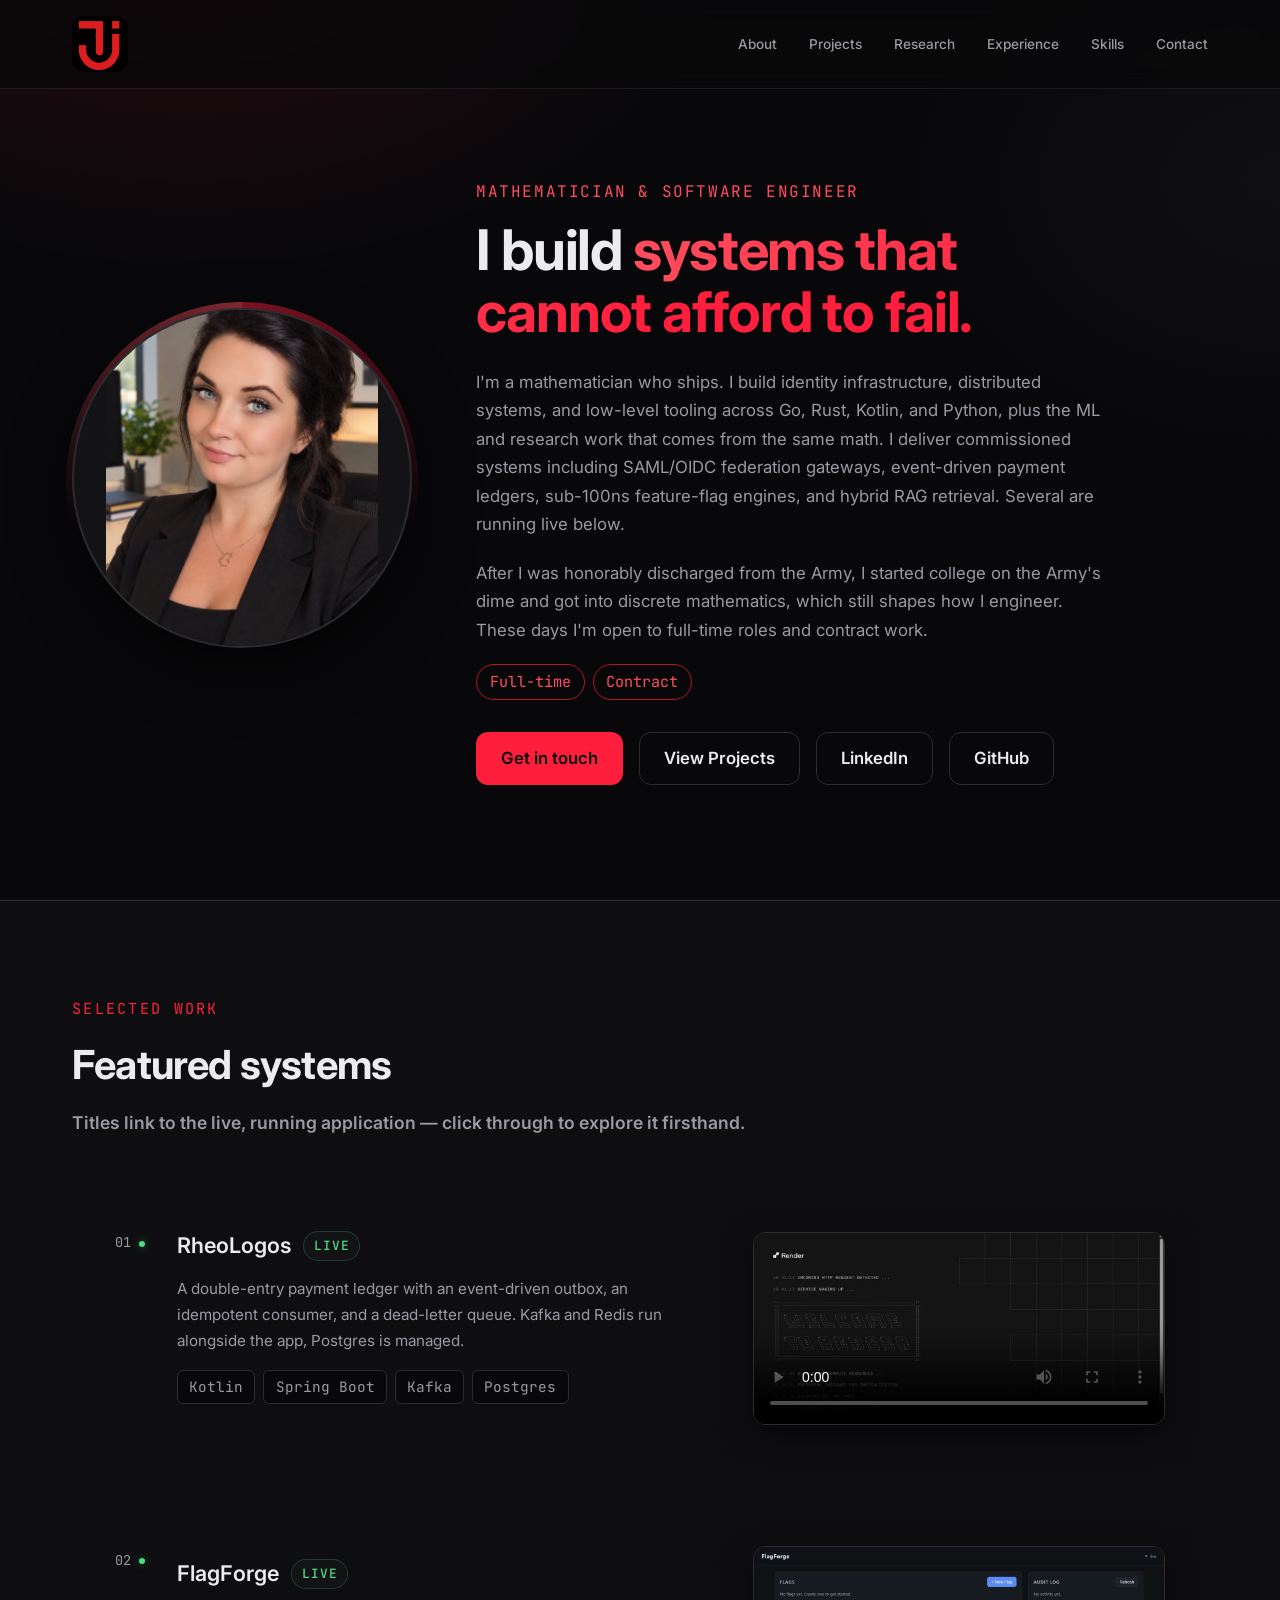
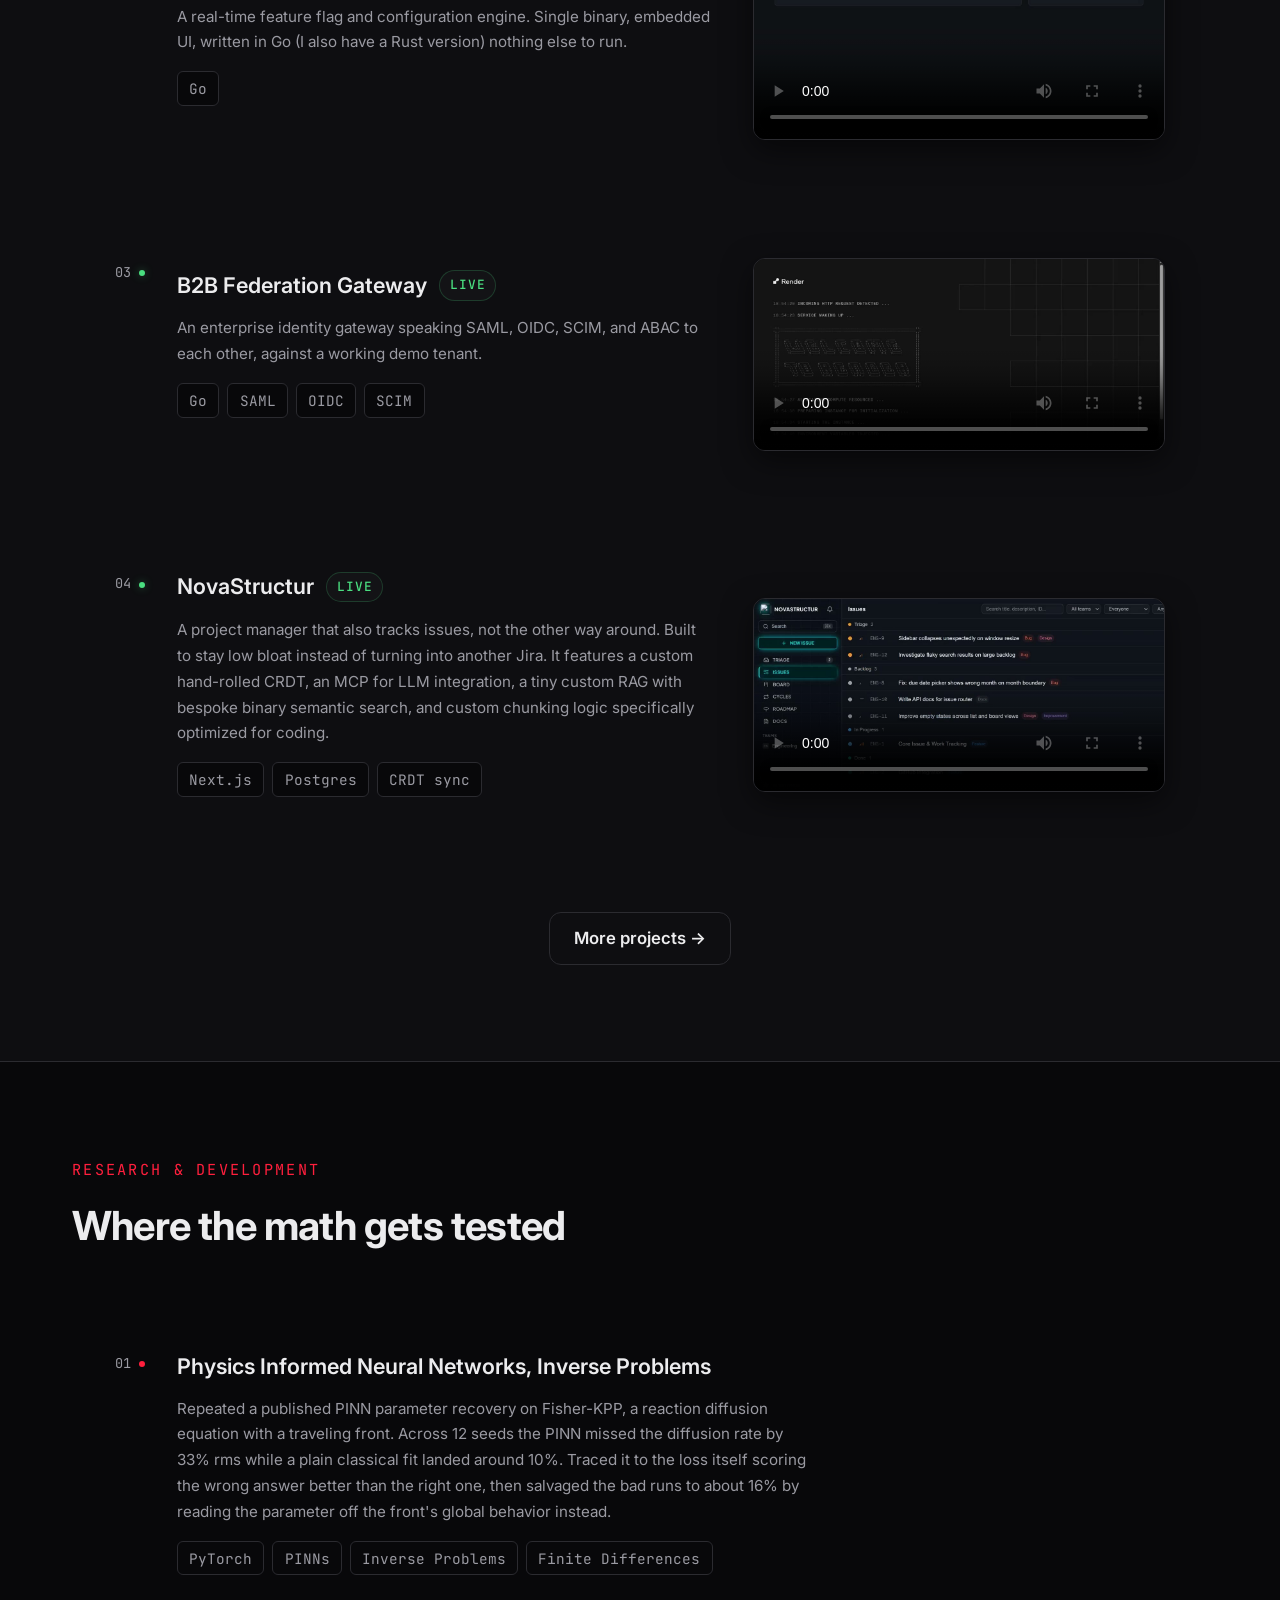
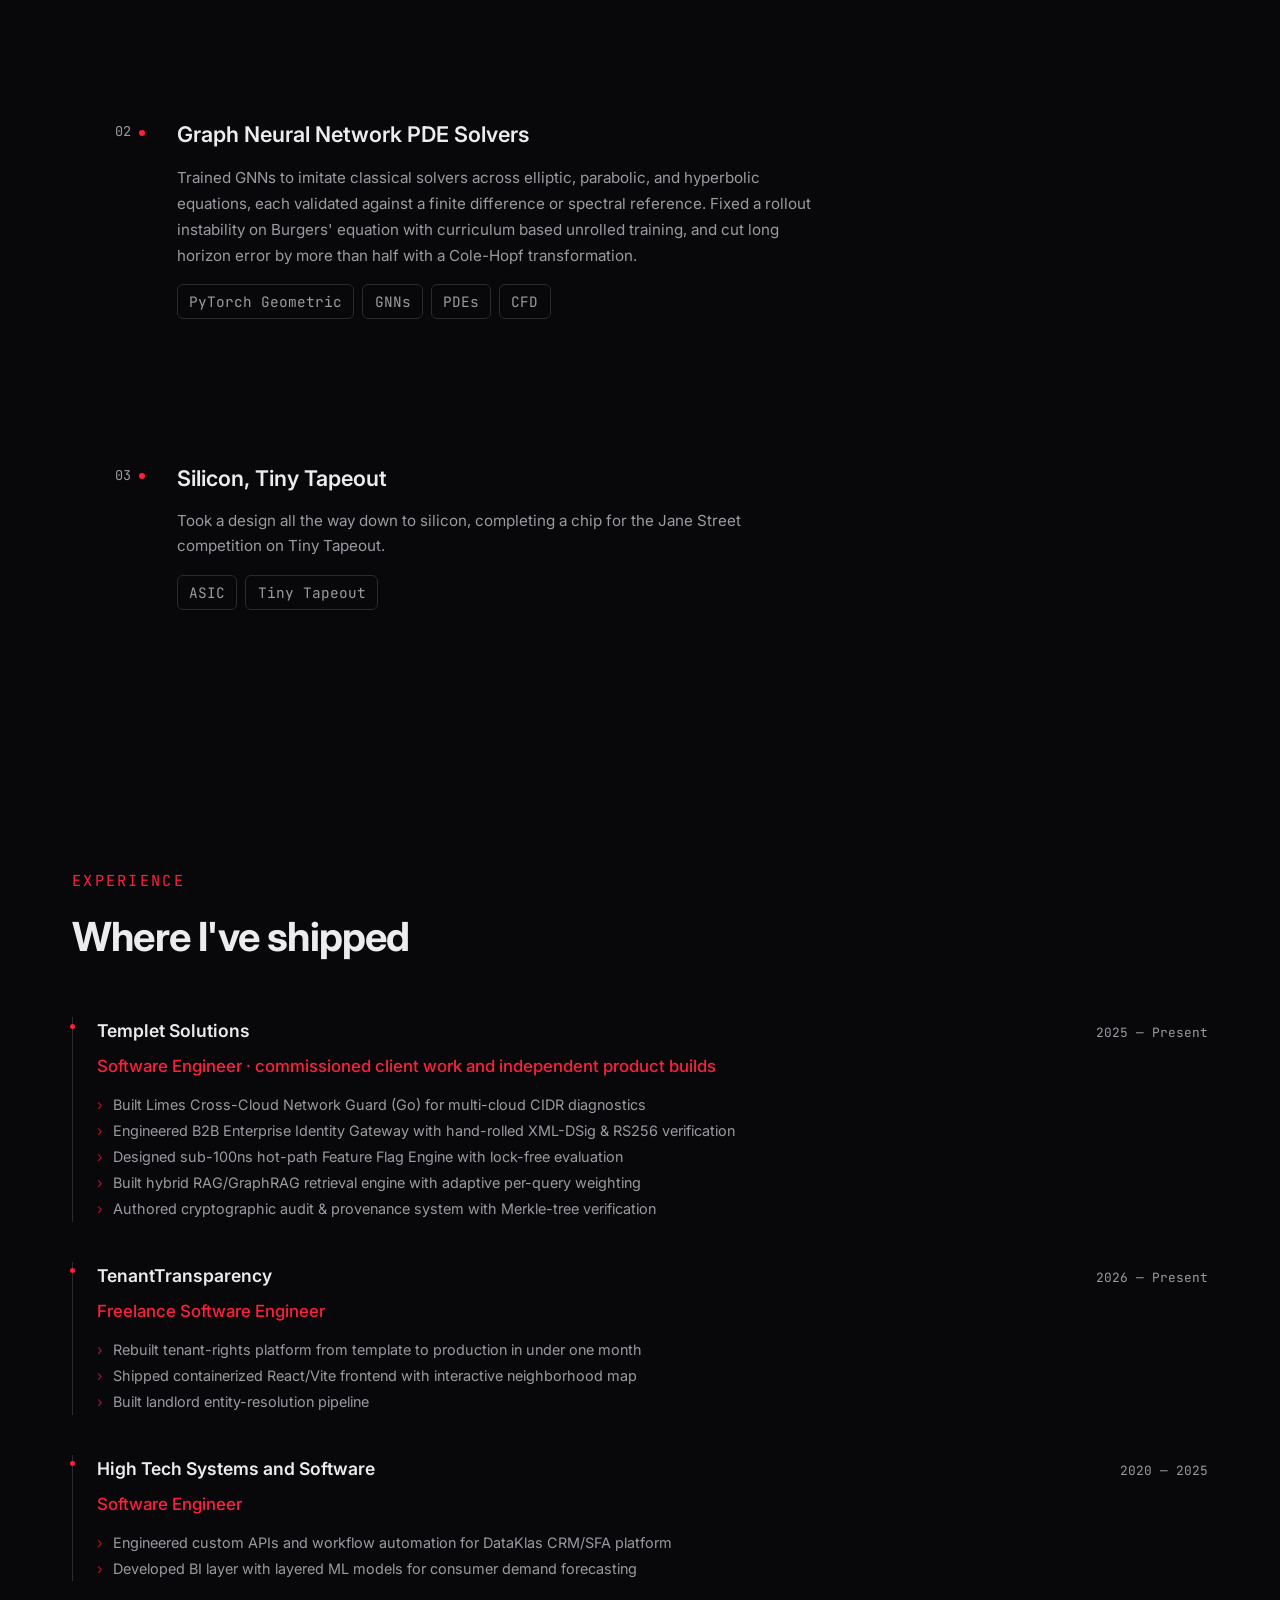
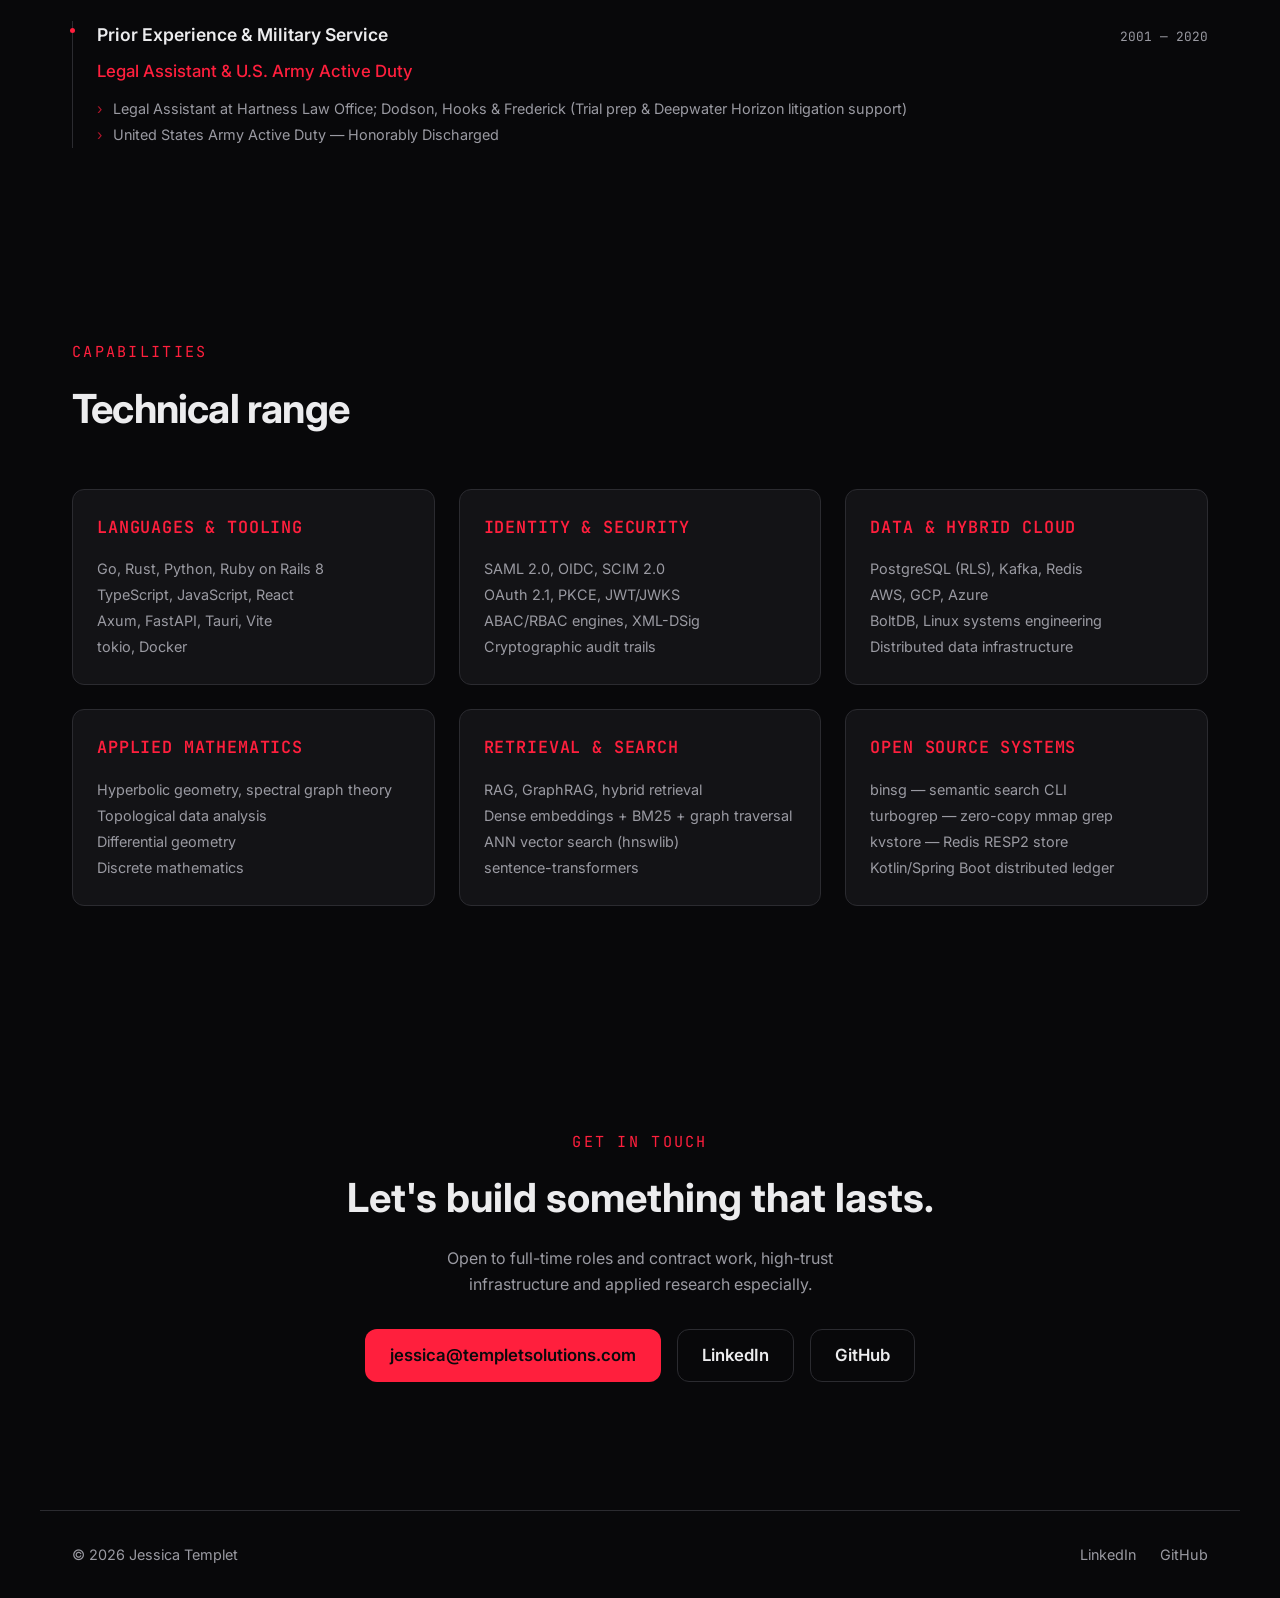
==== commit 5bf12531: "Replace tagline footer with a standard copyright footer Co-Authored-By: Claude Opus 5.5 <noreply@ant" ====
--- a/index.html
+++ b/index.html
@@ -305,7 +305,11 @@
   </section>
 
   <footer>
-    <p> Jess — Built with first principles.</p>
+    <p>&copy; 2026 Jessica Templet</p>
+    <div class="footer-links">
+      <a href="https://www.linkedin.com/in/jessicatemplet" target="_blank">LinkedIn</a>
+      <a href="https://github.com/JessicaTemplet" target="_blank">GitHub</a>
+    </div>
   </footer>
 
   <script src="site.js"></script>
--- a/styles.css
+++ b/styles.css
@@ -6,10 +6,10 @@
   --border-soft: #1c1c20;
   --text-primary: #ececee;
   --text-secondary: #9a9aa2;
-  --accent: #dc143c;
-  --accent-bright: #ff3358;
-  --accent-dim: #8c0f2c;
-  --accent-glow: rgba(220, 20, 60, 0.35);
+  --accent: #ff1f3d;
+  --accent-bright: #ff4d5e;
+  --accent-dim: #b3162b;
+  --accent-glow: rgba(255, 31, 61, 0.35);
   --gray-shadow: rgba(160, 160, 170, 0.08);
   --success: #4ade80;
   --radius: 12px;
@@ -30,7 +30,7 @@
 body {
   font-family: 'Inter', -apple-system, BlinkMacSystemFont, sans-serif;
   background:
-    radial-gradient(ellipse 900px 600px at 15% -10%, rgba(220, 20, 60, 0.14), transparent 60%),
+    radial-gradient(ellipse 900px 600px at 15% -10%, rgba(255, 31, 61, 0.14), transparent 60%),
     radial-gradient(ellipse 700px 500px at 100% 20%, rgba(150, 150, 160, 0.06), transparent 55%),
     var(--bg);
   background-attachment: fixed;
@@ -41,7 +41,7 @@
 }
 
 ::selection {
-  background: rgba(220, 20, 60, 0.3);
+  background: rgba(255, 31, 61, 0.3);
   color: var(--text-primary);
 }
 
@@ -52,7 +52,7 @@
 
 @keyframes ringPulse {
   0%, 100% { box-shadow: 0 0 0 0 var(--accent-glow), 0 20px 60px rgba(0,0,0,0.6); }
-  50% { box-shadow: 0 0 0 14px rgba(220, 20, 60, 0), 0 20px 70px rgba(0,0,0,0.65); }
+  50% { box-shadow: 0 0 0 14px rgba(255, 31, 61, 0), 0 20px 70px rgba(0,0,0,0.65); }
 }
 
 @keyframes dotPulse {
@@ -61,8 +61,8 @@
 }
 
 @keyframes crimsonPulse {
-  0%, 100% { box-shadow: 0 0 0 0 rgba(220, 20, 60, 0.55); }
-  70% { box-shadow: 0 0 0 7px rgba(220, 20, 60, 0); }
+  0%, 100% { box-shadow: 0 0 0 0 rgba(255, 31, 61, 0.55); }
+  70% { box-shadow: 0 0 0 7px rgba(255, 31, 61, 0); }
 }
 
 @keyframes shimmer {
@@ -110,7 +110,7 @@
 
 .logo {
   font-family: 'JetBrains Mono', monospace;
-  font-size: 0.9rem;
+  font-size: 1.05rem;
   font-weight: 500;
   color: var(--accent);
   letter-spacing: -0.02em;
@@ -210,7 +210,7 @@
 
 .hero-greeting {
   font-family: 'JetBrains Mono', monospace;
-  font-size: 0.8rem;
+  font-size: 1rem;
   color: var(--accent-bright);
   text-transform: uppercase;
   letter-spacing: 0.1em;
@@ -257,7 +257,7 @@
 
 .engagement span {
   font-family: 'JetBrains Mono', monospace;
-  font-size: 0.75rem;
+  font-size: 0.95rem;
   padding: 0.3rem 0.8rem;
   border: 1px solid var(--accent-dim);
   border-radius: 100px;
@@ -279,7 +279,7 @@
   gap: 0.5rem;
   padding: 0.75rem 1.5rem;
   border-radius: var(--radius);
-  font-size: 0.9rem;
+  font-size: 1.05rem;
   font-weight: 600;
   text-decoration: none;
   transition: all 0.25s var(--ease);
@@ -324,7 +324,7 @@
 
 .section-label {
   font-family: 'JetBrains Mono', monospace;
-  font-size: 0.75rem;
+  font-size: 0.95rem;
   color: var(--accent);
   text-transform: uppercase;
   letter-spacing: 0.15em;
@@ -422,7 +422,7 @@
 
 .status-tag {
   font-family: 'JetBrains Mono', monospace;
-  font-size: 0.65rem;
+  font-size: 0.8rem;
   text-transform: uppercase;
   letter-spacing: 0.08em;
   padding: 0.25rem 0.6rem;
@@ -455,7 +455,7 @@
 
 .stack span {
   font-family: 'JetBrains Mono', monospace;
-  font-size: 0.75rem;
+  font-size: 0.9rem;
   padding: 0.3rem 0.7rem;
   background: var(--bg);
   border: 1px solid var(--border);
@@ -527,7 +527,7 @@
 }
 
 .skill-card h4 {
-  font-size: 0.9rem;
+  font-size: 1.05rem;
   font-weight: 600;
   margin-bottom: 1rem;
   color: var(--accent);
@@ -599,7 +599,7 @@
 
 .timeline-item .role {
   color: var(--accent);
-  font-size: 0.9rem;
+  font-size: 1.05rem;
   font-weight: 500;
   margin-bottom: 0.75rem;
 }
@@ -648,12 +648,32 @@
 }
 
 footer {
-  text-align: center;
-  padding: 3rem 2rem;
-  color: var(--text-secondary);
-  font-size: 0.8rem;
+  display: flex;
+  flex-wrap: wrap;
+  justify-content: space-between;
+  align-items: center;
+  gap: 1rem;
+  max-width: var(--max-width);
+  margin: 0 auto;
+  padding: 2rem;
+  color: var(--text-secondary);
+  font-size: 0.9rem;
   border-top: 1px solid var(--border);
-  font-family: 'JetBrains Mono', monospace;
+}
+
+.footer-links {
+  display: flex;
+  gap: 1.5rem;
+}
+
+.footer-links a {
+  color: var(--text-secondary);
+  text-decoration: none;
+  transition: color 0.2s;
+}
+
+.footer-links a:hover {
+  color: var(--text-primary);
 }
 
 /* Responsive */
